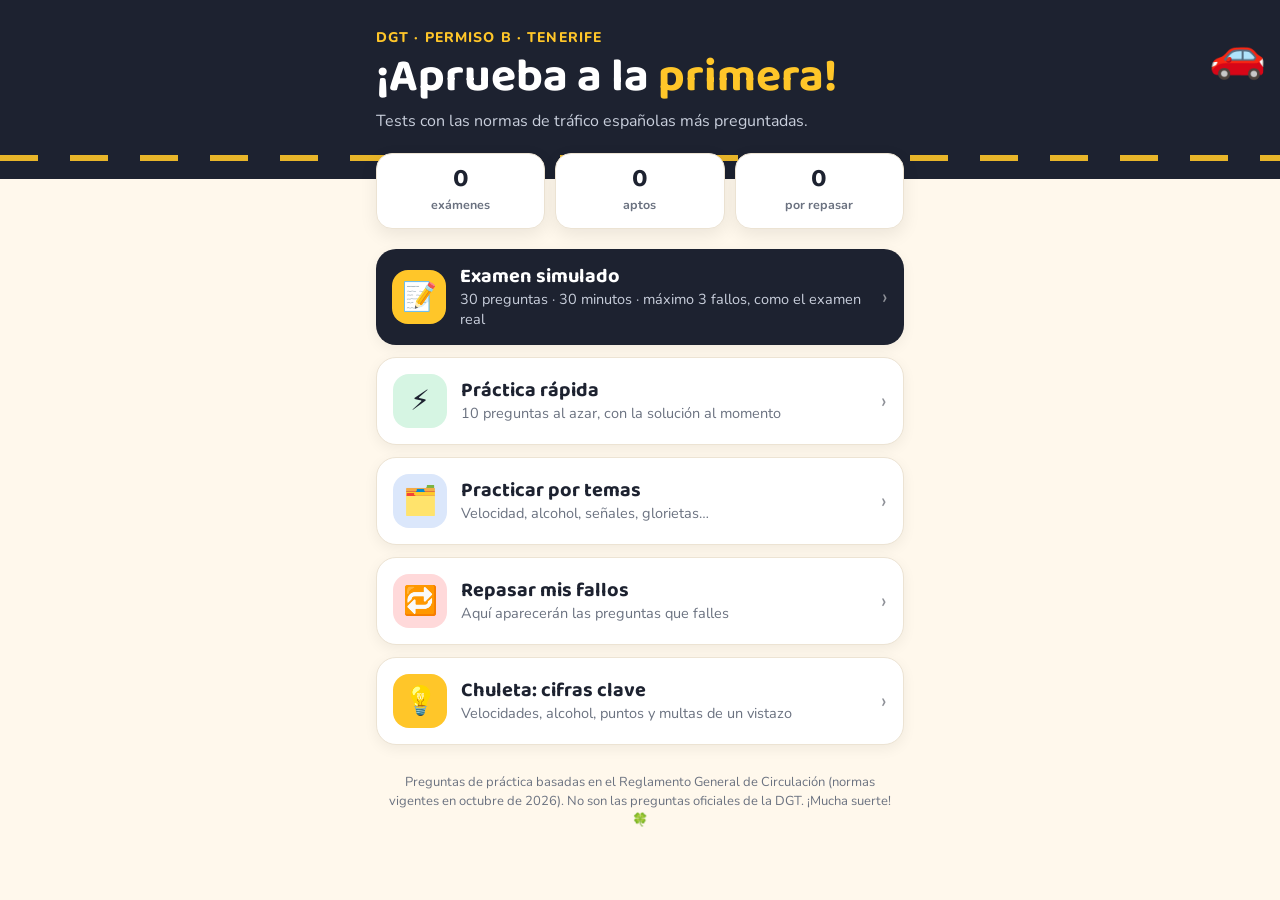
==== teamo/index.html @ 98d5ed19 "Change greeting from 'Hello World' to 'Goodbye World'" ====
<!DOCTYPE html>
<html lang="es">
<head>
<meta charset="UTF-8">
<meta name="viewport" content="width=device-width, initial-scale=1.0, viewport-fit=cover">
<meta name="robots" content="noindex, nofollow">
<meta name="theme-color" content="#1d2230">
<title>Carné B · Test DGT</title>
<link rel="preconnect" href="https://fonts.googleapis.com">
<link href="https://fonts.googleapis.com/css2?family=Baloo+2:wght@600;700;800&family=Nunito:wght@500;700;800&display=swap" rel="stylesheet">
<style>
  :root{
    --asfalto:#1d2230; --asfalto2:#2a3142; --amarillo:#ffc629; --coral:#ff5a5f; --verde:#22b867; --verde-bg:#e3f8ec;
    --rojo-bg:#ffe6e7; --azul:#1f5fbf; --fondo:#fff8ec; --texto:#1d2230; --suave:#6b7280; --card:#ffffff; --borde:#ece3d3;
  }
  @media (prefers-color-scheme: dark){
    :root:not([data-theme="light"]){
      --fondo:#151924; --card:#222838; --texto:#f3f4f6; --suave:#a8b0c0; --borde:#323a4d; --verde-bg:#16382a; --rojo-bg:#3d1f24;
    }
  }
  *{box-sizing:border-box;margin:0;padding:0;-webkit-tap-highlight-color:transparent}
  html,body{min-height:100%}
  body{font-family:'Nunito',system-ui,sans-serif;background:var(--fondo);color:var(--texto);font-size:17px;line-height:1.45;
    padding-bottom:env(safe-area-inset-bottom)}
  button{font-family:inherit;color:inherit;cursor:pointer;border:none;background:none}
  .wrap{max-width:560px;margin:0 auto;padding:0 16px}

  /* ---------- Cabecera con carretera ---------- */
  .hero{background:var(--asfalto);color:#fff;padding:28px 0 46px;position:relative;overflow:hidden}
  .hero::after{content:"";position:absolute;left:0;right:0;bottom:18px;height:6px;
    background:repeating-linear-gradient(90deg,var(--amarillo) 0 38px,transparent 38px 70px);
    animation:carretera 2.4s linear infinite;opacity:.9}
  @keyframes carretera{to{background-position:-70px 0}}
  .hero .flag{font-size:14px;font-weight:800;letter-spacing:.08em;text-transform:uppercase;color:var(--amarillo)}
  .hero h1{font-family:'Baloo 2',sans-serif;font-size:clamp(2.1rem,9vw,2.9rem);line-height:1.02;margin-top:6px}
  .hero h1 span{color:var(--amarillo)}
  .hero p{color:#c9cfdc;margin-top:8px;font-size:16px}
  .coche{position:absolute;right:14px;top:22px;font-size:46px;animation:bote 2.2s ease-in-out infinite}
  @keyframes bote{0%,100%{transform:translateY(0)}50%{transform:translateY(-5px)}}

  /* ---------- Tarjetas de inicio ---------- */
  .stats{display:grid;grid-template-columns:repeat(3,1fr);gap:10px;margin-top:-26px;position:relative;z-index:2}
  .stat{background:var(--card);border-radius:16px;padding:12px 8px;text-align:center;box-shadow:0 6px 18px rgba(0,0,0,.08);border:1px solid var(--borde)}
  .stat b{display:block;font-family:'Baloo 2',sans-serif;font-size:26px;line-height:1}
  .stat small{font-size:12.5px;color:var(--suave);font-weight:700}

  .menu{display:flex;flex-direction:column;gap:12px;margin:20px 0 28px}
  .opcion{display:flex;align-items:center;gap:14px;text-align:left;background:var(--card);border:1px solid var(--borde);
    border-radius:20px;padding:16px;box-shadow:0 4px 14px rgba(0,0,0,.06);transition:transform .12s}
  .opcion:active{transform:scale(.98)}
  .opcion .ico{flex:none;width:54px;height:54px;border-radius:16px;display:grid;place-items:center;font-size:28px}
  .opcion h3{font-family:'Baloo 2',sans-serif;font-size:20px;line-height:1.1}
  .opcion p{font-size:14.5px;color:var(--suave);margin-top:2px}
  .opcion.principal{background:var(--asfalto);color:#fff;border:none}
  .opcion.principal p{color:#c9cfdc}
  .opcion .flecha{margin-left:auto;font-size:22px;opacity:.5}
  .bg-a{background:var(--amarillo)} .bg-c{background:#ffd9da} .bg-v{background:#d6f5e3} .bg-z{background:#dbe7fb}
  .nota{font-size:13px;color:var(--suave);text-align:center;padding:0 8px 30px}

  /* ---------- Barra superior (quiz) ---------- */
  .topbar{position:sticky;top:0;z-index:10;background:var(--asfalto);color:#fff;padding:10px 0 12px}
  .topbar .fila{display:flex;align-items:center;gap:10px}
  .cerrar{width:38px;height:38px;border-radius:12px;background:rgba(255,255,255,.12);font-size:18px;color:#fff;flex:none}
  .topbar .info{font-weight:800;font-size:15px;flex:1}
  .reloj{font-family:'Baloo 2',sans-serif;font-size:19px;background:rgba(255,255,255,.12);padding:3px 12px;border-radius:99px}
  .reloj.poco{background:var(--coral)}
  .barra{height:8px;border-radius:99px;background:rgba(255,255,255,.15);margin-top:10px;overflow:hidden}
  .barra div{height:100%;width:0;background:var(--amarillo);border-radius:99px;transition:width .35s}

  /* ---------- Pregunta ---------- */
  .pregunta{background:var(--card);border-radius:22px;padding:20px 18px;margin-top:16px;border:1px solid var(--borde);
    box-shadow:0 6px 18px rgba(0,0,0,.06);animation:entra .3s ease}
  @keyframes entra{from{opacity:0;transform:translateY(10px)}to{opacity:1;transform:none}}
  .chip{display:inline-flex;gap:6px;align-items:center;font-size:13px;font-weight:800;padding:4px 10px;border-radius:99px;background:var(--fondo);color:var(--suave);border:1px solid var(--borde)}
  .senal{display:flex;justify-content:center;margin:16px 0 4px}
  .senal svg{width:118px;height:118px;filter:drop-shadow(0 4px 6px rgba(0,0,0,.18))}
  .pregunta h2{font-family:'Baloo 2',sans-serif;font-size:21px;line-height:1.25;margin-top:12px;font-weight:700}

  .respuestas{display:flex;flex-direction:column;gap:10px;margin-top:16px}
  .resp{display:flex;gap:12px;align-items:flex-start;text-align:left;width:100%;padding:14px;border-radius:16px;
    background:var(--fondo);border:2px solid var(--borde);font-size:16.5px;font-weight:700;transition:transform .1s,border-color .15s,background .15s}
  .resp:active{transform:scale(.985)}
  .resp .letra{flex:none;width:30px;height:30px;border-radius:50%;display:grid;place-items:center;background:var(--asfalto);color:#fff;font-size:15px;font-weight:800}
  .resp.sel{border-color:var(--azul);background:#e3edfc;color:#1d2230}
  .resp.sel .letra{background:var(--azul)}
  .resp.ok{border-color:var(--verde);background:var(--verde-bg)}
  .resp.ok .letra{background:var(--verde)}
  .resp.mal{border-color:var(--coral);background:var(--rojo-bg);animation:sacude .4s}
  .resp.mal .letra{background:var(--coral)}
  .resp[disabled]{cursor:default}
  @keyframes sacude{20%,60%{transform:translateX(-6px)}40%,80%{transform:translateX(6px)}}

  .explica{margin-top:14px;padding:14px;border-radius:16px;font-size:15.5px;background:var(--fondo);border-left:5px solid var(--amarillo);animation:entra .25s ease}
  .explica b{display:block;font-family:'Baloo 2',sans-serif;font-size:18px;margin-bottom:2px}

  .pie{position:sticky;bottom:0;padding:14px 0 calc(14px + env(safe-area-inset-bottom));background:linear-gradient(transparent,var(--fondo) 30%)}
  .btn{width:100%;padding:16px;border-radius:18px;font-family:'Baloo 2',sans-serif;font-size:20px;font-weight:800;
    background:var(--amarillo);color:#1d2230;box-shadow:0 6px 0 #c99500;transition:transform .1s,box-shadow .1s}
  .btn:active{transform:translateY(4px);box-shadow:0 2px 0 #c99500}
  .btn[disabled]{opacity:.4;pointer-events:none}
  .btn.osc{background:var(--asfalto);color:#fff;box-shadow:0 6px 0 #000}
  .btn + .btn{margin-top:14px}

  /* ---------- Temas ---------- */
  .titulo{font-family:'Baloo 2',sans-serif;font-size:26px;margin:20px 0 4px}
  .sub{color:var(--suave);font-size:15px}
  .temas{display:grid;grid-template-columns:1fr 1fr;gap:10px;margin:16px 0 30px}
  .tema{background:var(--card);border:1px solid var(--borde);border-radius:18px;padding:14px 12px;text-align:left;box-shadow:0 4px 12px rgba(0,0,0,.05)}
  .tema:active{transform:scale(.97)}
  .tema .e{font-size:28px}
  .tema b{display:block;font-size:15.5px;line-height:1.2;margin-top:6px}
  .tema small{color:var(--suave);font-weight:700;font-size:12.5px}
  .tema.todo{grid-column:1/-1;background:var(--asfalto);color:#fff;border:none}
  .tema.todo small{color:#c9cfdc}

  /* ---------- Resultado ---------- */
  .sello{margin:26px auto 6px;width:200px;height:200px;border-radius:50%;display:grid;place-items:center;text-align:center;
    border:8px solid currentColor;transform:rotate(-8deg);animation:sello .5s cubic-bezier(.2,1.5,.4,1) both}
  @keyframes sello{from{transform:scale(2) rotate(-8deg);opacity:0}to{transform:scale(1) rotate(-8deg);opacity:1}}
  .sello b{font-family:'Baloo 2',sans-serif;font-size:44px;line-height:1}
  .sello > div{padding:0 22px}
  .sello small{display:block;font-weight:800;font-size:13.5px;line-height:1.2;margin-top:4px}
  .sello.apto{color:var(--verde)} .sello.noapto{color:var(--coral)}
  .resumen{text-align:center;font-size:17px;margin-top:10px}
  .resumen strong{font-family:'Baloo 2',sans-serif;font-size:22px}
  .repaso{margin:22px 0}
  .repaso h3{font-family:'Baloo 2',sans-serif;font-size:21px;margin-bottom:10px}
  .fallo{background:var(--card);border:1px solid var(--borde);border-left:5px solid var(--coral);border-radius:14px;padding:14px;margin-bottom:10px;font-size:15px}
  .fallo .q{font-weight:800}
  .fallo .tu{color:var(--coral);margin-top:6px}
  .fallo .bien{color:var(--verde);font-weight:800;margin-top:2px}
  .fallo .por{color:var(--suave);margin-top:6px}

  /* ---------- Chuleta ---------- */
  .bloque{background:var(--card);border:1px solid var(--borde);border-radius:18px;padding:16px;margin-top:12px}
  .bloque h3{font-family:'Baloo 2',sans-serif;font-size:19px;margin-bottom:8px}
  .dato{display:flex;justify-content:space-between;gap:12px;padding:8px 0;border-bottom:1px dashed var(--borde);font-size:15.5px}
  .dato:last-child{border-bottom:none}
  .dato b{font-family:'Baloo 2',sans-serif;font-size:18px;white-space:nowrap;color:var(--azul)}
  @media (prefers-color-scheme: dark){ :root:not([data-theme="light"]) .dato b{color:var(--amarillo)} }

  .screen{display:none}
  .screen.on{display:block}
  #confeti{position:fixed;inset:0;pointer-events:none;z-index:50}
</style>
</head>
<body>
<canvas id="confeti"></canvas>

<!-- ===================== INICIO ===================== -->
<section class="screen on" id="inicio">
  <header class="hero">
    <div class="wrap">
      <div class="coche">🚗</div>
      <div class="flag">DGT · Permiso B · Tenerife</div>
      <h1>¡Aprueba a la <span>primera!</span></h1>
      <p>Tests con las normas de tráfico españolas más preguntadas.</p>
    </div>
  </header>
  <div class="wrap">
    <div class="stats">
      <div class="stat"><b id="sTests">0</b><small>exámenes</small></div>
      <div class="stat"><b id="sAptos">0</b><small>aptos</small></div>
      <div class="stat"><b id="sFallos">0</b><small>por repasar</small></div>
    </div>

    <div class="menu">
      <button class="opcion principal" data-go="examen">
        <div class="ico bg-a">📝</div>
        <div><h3>Examen simulado</h3><p>30 preguntas · 30 minutos · máximo 3 fallos, como el examen real</p></div>
        <div class="flecha">›</div>
      </button>
      <button class="opcion" data-go="rapido">
        <div class="ico bg-v">⚡</div>
        <div><h3>Práctica rápida</h3><p>10 preguntas al azar, con la solución al momento</p></div>
        <div class="flecha">›</div>
      </button>
      <button class="opcion" data-go="temas">
        <div class="ico bg-z">🗂️</div>
        <div><h3>Practicar por temas</h3><p>Velocidad, alcohol, señales, glorietas…</p></div>
        <div class="flecha">›</div>
      </button>
      <button class="opcion" data-go="fallos">
        <div class="ico bg-c">🔁</div>
        <div><h3>Repasar mis fallos</h3><p id="txtFallos">Aquí aparecerán las preguntas que falles</p></div>
        <div class="flecha">›</div>
      </button>
      <button class="opcion" data-go="chuleta">
        <div class="ico bg-a">💡</div>
        <div><h3>Chuleta: cifras clave</h3><p>Velocidades, alcohol, puntos y multas de un vistazo</p></div>
        <div class="flecha">›</div>
      </button>
    </div>
    <p class="nota">Preguntas de práctica basadas en el Reglamento General de Circulación (normas vigentes en octubre de 2026). No son las preguntas oficiales de la DGT. ¡Mucha suerte! 🍀</p>
  </div>
</section>

<!-- ===================== TEMAS ===================== -->
<section class="screen" id="temas">
  <div class="topbar"><div class="wrap fila">
    <button class="cerrar" data-home aria-label="Volver">←</button>
    <div class="info">Practicar por temas</div>
  </div></div>
  <div class="wrap">
    <div class="titulo">¿Qué quieres repasar?</div>
    <div class="sub">Verás la respuesta correcta y una explicación después de cada pregunta.</div>
    <div class="temas" id="listaTemas"></div>
  </div>
</section>

<!-- ===================== PREGUNTA ===================== -->
<section class="screen" id="quiz">
  <div class="topbar"><div class="wrap">
    <div class="fila">
      <button class="cerrar" id="salir" aria-label="Salir">✕</button>
      <div class="info" id="qInfo"></div>
      <div class="reloj" id="reloj" hidden>30:00</div>
    </div>
    <div class="barra"><div id="barra"></div></div>
  </div></div>
  <div class="wrap">
    <div class="pregunta" id="tarjeta"></div>
    <div class="pie"><button class="btn" id="siguiente" disabled>Siguiente</button></div>
  </div>
</section>

<!-- ===================== RESULTADO ===================== -->
<section class="screen" id="resultado">
  <div class="topbar"><div class="wrap fila">
    <button class="cerrar" data-home aria-label="Inicio">←</button>
    <div class="info">Resultado</div>
  </div></div>
  <div class="wrap" id="resBody"></div>
</section>

<!-- ===================== CHULETA ===================== -->
<section class="screen" id="chuleta">
  <div class="topbar"><div class="wrap fila">
    <button class="cerrar" data-home aria-label="Volver">←</button>
    <div class="info">Chuleta: cifras clave</div>
  </div></div>
  <div class="wrap" style="padding-bottom:30px">
    <div class="bloque"><h3>🚗 Velocidad máxima (turismo)</h3>
      <div class="dato">Autopista y autovía <b>120 km/h</b></div>
      <div class="dato">Carretera convencional <b>90 km/h</b></div>
      <div class="dato">Ciudad, 2 o más carriles por sentido <b>50 km/h</b></div>
      <div class="dato">Ciudad, 1 carril por sentido <b>30 km/h</b></div>
      <div class="dato">Calle con acera y calzada al mismo nivel <b>20 km/h</b></div>
      <div class="dato">Mínima en autopista y autovía <b>60 km/h</b></div>
      <div class="dato">Margen para adelantar <b>ninguno</b></div>
    </div>
    <div class="bloque"><h3>🍷 Alcohol</h3>
      <div class="dato">General (aire espirado) <b>0,25 mg/l</b></div>
      <div class="dato">General (sangre) <b>0,5 g/l</b></div>
      <div class="dato">Novel (&lt; 2 años) y profesional (aire) <b>0,15 mg/l</b></div>
      <div class="dato">Novel y profesional (sangre) <b>0,3 g/l</b></div>
      <div class="dato">Delito a partir de (aire) <b>0,60 mg/l</b></div>
      <div class="dato">Negarse a la prueba <b>delito</b></div>
    </div>
    <div class="bloque"><h3>🪪 Permiso y puntos</h3>
      <div class="dato">Puntos al empezar (novel) <b>8</b></div>
      <div class="dato">Puntos tras 2 años sin perder ninguno <b>12</b></div>
      <div class="dato">Máximo de puntos <b>15</b></div>
      <div class="dato">Distintivo «L» obligatorio <b>1 año</b></div>
      <div class="dato">Edad mínima permiso B <b>18 años</b></div>
    </div>
    <div class="bloque"><h3>📱 Multas que más caen</h3>
      <div class="dato">Móvil en la mano <b>200 € · 6 pts</b></div>
      <div class="dato">Sin cinturón / sin silla infantil <b>200 € · 4 pts</b></div>
      <div class="dato">Alcohol por encima de la tasa <b>500 € · 4 pts</b></div>
      <div class="dato">Alcohol (más del doble) o drogas <b>1.000 € · 6 pts</b></div>
      <div class="dato">No llevar la baliza V-16 <b>80 €</b></div>
    </div>
    <div class="bloque"><h3>🚨 Otros números</h3>
      <div class="dato">Emergencias <b>112</b></div>
      <div class="dato">Separación al adelantar un ciclista <b>1,5 m</b></div>
      <div class="dato">Niños en silla y detrás hasta <b>135 cm</b></div>
      <div class="dato">Dibujo mínimo del neumático <b>1,6 mm</b></div>
      <div class="dato">Descanso al conducir <b>cada 2 h / 200 km</b></div>
      <div class="dato">Examen teórico <b>30 preg. · máx. 3 fallos</b></div>
    </div>
  </div>
</section>

<script>
/* =========================================================
   TEMAS
   ========================================================= */
const TEMAS = {
  vel:{n:'Velocidad', i:'🚗'},
  alc:{n:'Alcohol y drogas', i:'🍷'},
  seg:{n:'Seguridad y móvil', i:'📱'},
  sen:{n:'Señales y marcas', i:'🛑'},
  pri:{n:'Prioridad y glorietas', i:'🔄'},
  ade:{n:'Adelantamientos', i:'↗️'},
  luz:{n:'Luces', i:'💡'},
  eme:{n:'Emergencias y averías', i:'🚨'},
  per:{n:'Permiso y puntos', i:'🪪'},
  var:{n:'Conducción y aparcar', i:'🅿️'}
};

/* =========================================================
   PREGUNTAS  —  o[0] es SIEMPRE la respuesta correcta
   (el orden se mezcla al mostrar)
   ========================================================= */
const Q = [
 // ---------- VELOCIDAD ----------
 {c:'vel', q:'¿Cuál es la velocidad máxima de un turismo en autopista y autovía?', o:['120 km/h','130 km/h','100 km/h'], e:'En autopistas y autovías el límite genérico para turismos y motos es 120 km/h, salvo que una señal indique otra cosa.'},
 {c:'vel', q:'¿Cuál es la velocidad máxima de un turismo en una carretera convencional?', o:['90 km/h','100 km/h','80 km/h'], e:'Desde 2019 el límite en carreteras convencionales es 90 km/h para turismos y motos.'},
 {c:'vel', q:'En ciudad, en una calle con un único carril por sentido, la velocidad máxima es…', o:['30 km/h','50 km/h','40 km/h'], e:'Desde mayo de 2021: 30 km/h en vías urbanas de un único carril por sentido.'},
 {c:'vel', q:'En ciudad, en una vía con dos o más carriles por sentido, la velocidad máxima es…', o:['50 km/h','30 km/h','60 km/h'], e:'Las vías urbanas con dos o más carriles por sentido mantienen el límite de 50 km/h.'},
 {c:'vel', q:'En una calle de plataforma única (acera y calzada al mismo nivel), la velocidad máxima es…', o:['20 km/h','30 km/h','10 km/h'], e:'En las vías urbanas de plataforma única el límite es 20 km/h, porque se comparte el espacio con peatones.'},
 {c:'vel', q:'Para adelantar en una carretera convencional, ¿puedes superar el límite de velocidad en 20 km/h?', o:['No, nunca se puede superar el límite para adelantar','Sí, solo para adelantar','Sí, si adelantas a un camión'], e:'Desde marzo de 2022 está prohibido superar la velocidad máxima para adelantar.'},
 {c:'vel', q:'¿Cuál es la velocidad mínima en autopistas y autovías?', o:['60 km/h','50 km/h','80 km/h'], e:'En autopistas y autovías no se puede circular a menos de 60 km/h (salvo causa justificada, atascos, etc.).'},
 {c:'vel', s:'vel:50', q:'¿Qué indica esta señal?', o:['Velocidad máxima permitida: 50 km/h','Velocidad mínima obligatoria: 50 km/h','Velocidad recomendada: 50 km/h'], e:'Círculo blanco con borde rojo = prohibición. Aquí: prohibido superar 50 km/h.'},
 {c:'vel', s:'min:60', q:'¿Qué indica esta señal azul?', o:['Velocidad mínima obligatoria de 60 km/h','Velocidad máxima de 60 km/h','Velocidad aconsejada de 60 km/h'], e:'Las señales redondas azules son de obligación. Esta obliga a circular al menos a 60 km/h.'},
 {c:'vel', q:'En general, sin causa justificada, ¿está permitido circular muy despacio?', o:['No, no se debe circular a menos de la mitad de la velocidad genérica de la vía','Sí, la lentitud nunca se sanciona','Solo está prohibido en ciudad'], e:'Circular sin motivo por debajo de la mitad de la velocidad genérica de la vía entorpece y es sancionable.'},
 {c:'vel', q:'Llueve mucho. ¿Qué haces con la velocidad?', o:['Reducirla y aumentar la distancia de seguridad','Mantenerla si no superas el límite','Aumentarla para llegar antes'], e:'El límite es un máximo. Con lluvia la adherencia disminuye y la distancia de frenado aumenta.'},

 // ---------- ALCOHOL Y DROGAS ----------
 {c:'alc', q:'¿Cuál es la tasa máxima de alcohol en aire espirado para un conductor general?', o:['0,25 mg/l','0,15 mg/l','0,50 mg/l'], e:'General: 0,25 mg/l en aire espirado (= 0,5 g/l en sangre). La DGT ha propuesto bajarla a 0,2 g/l, pero en octubre de 2026 aún no está en vigor.'},
 {c:'alc', q:'¿Y la tasa máxima en sangre para un conductor general?', o:['0,5 g/l','0,3 g/l','0,8 g/l'], e:'0,5 gramos por litro de sangre (equivale a 0,25 mg/l en aire espirado).'},
 {c:'alc', q:'Eres conductor novel (menos de 2 años con el permiso). ¿Tu tasa máxima en aire espirado es…?', o:['0,15 mg/l','0,25 mg/l','0,00 mg/l'], e:'Noveles y profesionales: 0,15 mg/l en aire (0,3 g/l en sangre). ¡Esta es la que te aplica a ti después de aprobar!'},
 {c:'alc', q:'Un conductor da 0,40 mg/l en aire espirado (límite 0,25). ¿Qué sanción tiene?', o:['500 € y 4 puntos','200 € y 2 puntos','1.000 € y 6 puntos'], e:'Superar la tasa sin llegar al doble: 500 € y 4 puntos. Más del doble (o reincidir): 1.000 € y 6 puntos.'},
 {c:'alc', q:'¿A partir de qué tasa conducir con alcohol es delito penal?', o:['Más de 0,60 mg/l en aire espirado','Más de 0,30 mg/l en aire espirado','Solo si hay un accidente'], e:'Superar 0,60 mg/l en aire (1,2 g/l en sangre) es delito contra la seguridad vial.'},
 {c:'alc', q:'Un agente te pide la prueba de alcoholemia y te niegas. ¿Qué ocurre?', o:['Es un delito','Es solo una infracción leve','No pasa nada si no has bebido'], e:'Negarse a las pruebas de alcohol o drogas está tipificado como delito en el Código Penal.'},
 {c:'alc', q:'Conducir con presencia de drogas en el organismo se sanciona con…', o:['1.000 € y 6 puntos','500 € y 4 puntos','Solo una advertencia'], e:'Basta con la presencia de drogas (no hace falta ir «afectado»): infracción muy grave, 1.000 € y 6 puntos.'},
 {c:'alc', q:'¿Qué hace bajar el alcohol en sangre?', o:['Solo el paso del tiempo','Un café cargado','Una ducha fría'], e:'El hígado elimina el alcohol lentamente. Café, agua o duchas no reducen la tasa.'},
 {c:'alc', q:'Algunos medicamentos llevan un pictograma de un coche dentro de un triángulo. ¿Qué significa?', o:['Que pueden afectar a la capacidad de conducir','Que son obligatorios para conducir','Que solo afectan a conductores profesionales'], e:'Ese pictograma avisa de que el medicamento puede causar somnolencia u otros efectos peligrosos al volante.'},

 // ---------- SEGURIDAD Y MÓVIL ----------
 {c:'seg', q:'Conducir sujetando el móvil con la mano se sanciona con…', o:['200 € y 6 puntos','100 € y 3 puntos','200 € sin pérdida de puntos'], e:'Desde 2022, sujetar el móvil con la mano al conducir cuesta 6 puntos (y 200 €).'},
 {c:'seg', q:'¿Quién debe llevar puesto el cinturón de seguridad?', o:['Todos los ocupantes, delante y detrás, también en ciudad','Solo el conductor y el copiloto','Solo en carretera, no en ciudad'], e:'El cinturón es obligatorio para todos los ocupantes y en todo tipo de vías.'},
 {c:'seg', q:'No llevar el cinturón de seguridad se sanciona con…', o:['200 € y 4 puntos','80 € y 1 punto','100 € sin puntos'], e:'No usar el cinturón (o el sistema de retención infantil) son 200 € y 4 puntos.'},
 {c:'seg', q:'Un niño mide 125 cm. ¿Dónde y cómo debe viajar?', o:['Detrás, en un sistema de retención infantil adecuado a su talla','Delante, con el cinturón normal','Detrás, con el cinturón normal'], e:'Los menores de 135 cm o menos deben ir en un sistema de retención infantil homologado y, por norma general, en los asientos traseros.'},
 {c:'seg', q:'Si excepcionalmente una silla infantil a contramarcha va en el asiento delantero, debes…', o:['Desactivar el airbag frontal del acompañante','Activar el airbag frontal','Retrasar el asiento al máximo, sin más'], e:'Un airbag frontal activado puede ser mortal para un bebé en silla a contramarcha.'},
 {c:'seg', q:'¿Puedes conducir con auriculares conectados a un reproductor de música?', o:['No, está prohibido','Sí, si el volumen es bajo','Sí, con un solo auricular'], e:'Está prohibido conducir con cascos o auriculares conectados a aparatos de sonido.'},
 {c:'seg', q:'¿Cómo debe estar colocado el reposacabezas?', o:['Lo más cerca posible de la cabeza y con su parte superior a la altura de la parte alta de la cabeza','A la altura del cuello','Lo más bajo posible'], e:'Bien colocado protege contra el «latigazo cervical» en un golpe por detrás.'},
 {c:'seg', q:'¿Dónde debe ir un perro dentro del coche?', o:['Sujeto o separado para que no moleste al conductor','Suelto en el asiento trasero','En el regazo del copiloto'], e:'Los animales deben ir sujetos (arnés, transportín o rejilla) para no distraer y no salir despedidos.'},

 // ---------- SEÑALES Y MARCAS ----------
 {c:'sen', s:'stop', q:'Ante esta señal, ¿qué debes hacer?', o:['Detenerte siempre en la línea y ceder el paso','Detenerte solo si viene alguien','Reducir la velocidad y pasar'], e:'STOP = detención obligatoria SIEMPRE, aunque no venga nadie, y después ceder el paso.'},
 {c:'sen', s:'ceda', q:'¿Qué significa esta señal?', o:['Ceder el paso; detenerse solo si es necesario','Detención obligatoria siempre','Tienes prioridad'], e:'Ceda el paso: debes dejar pasar a los demás, pero si no viene nadie no hace falta parar.'},
 {c:'sen', s:'noest', q:'¿Qué indica esta señal?', o:['Estacionamiento prohibido (sí puedes parar un momento)','Parada y estacionamiento prohibidos','Fin de la zona de estacionamiento'], e:'Una sola franja roja: prohibido estacionar. Parar brevemente (por ejemplo, para dejar a alguien) sí se permite.'},
 {c:'sen', s:'noparar', q:'¿Qué indica esta señal?', o:['Prohibido parar y estacionar','Solo prohibido estacionar','Cruce peligroso'], e:'Aspa roja (X): no puedes ni parar ni estacionar.'},
 {c:'sen', s:'entrada', q:'¿Qué significa esta señal?', o:['Entrada prohibida a todos los vehículos','Calle sin salida','Prohibido girar'], e:'Disco rojo con franja blanca: dirección prohibida, no puedes entrar.'},
 {c:'sen', s:'sentido', q:'¿Qué indica esta señal?', o:['Sentido obligatorio: solo puedes seguir de frente','Recomendado seguir de frente','Calle con prioridad'], e:'Señal azul redonda = obligación. La flecha indica la única dirección permitida.'},
 {c:'sen', s:'prioridad', q:'¿Qué indica esta señal?', o:['Que circulas por una calzada con prioridad','Que debes ceder el paso','Fin de prioridad'], e:'El rombo amarillo indica que tu vía tiene prioridad en las próximas intersecciones.'},
 {c:'sen', q:'Un agente da una orden contraria a lo que indica un semáforo. ¿A quién obedeces?', o:['Al agente','Al semáforo','A la señal vertical'], e:'Orden de prioridad: agentes > señales circunstanciales y de balizamiento > semáforos > señales verticales > marcas viales.'},
 {c:'sen', q:'Un agente levanta el brazo verticalmente. ¿Qué significa?', o:['Que debes detenerte (si puedes hacerlo con seguridad)','Que puedes pasar','Que debes acelerar'], e:'Brazo en alto: atención, alto para todos los que se acercan, salvo que no puedan detenerse con seguridad.'},
 {c:'sen', q:'¿Puedes cruzar una línea blanca continua en la calzada?', o:['No, ni cruzarla ni circular sobre ella','Sí, para adelantar','Sí, si no viene nadie'], e:'La línea continua prohíbe cruzarla o pisarla. La discontinua sí se puede cruzar.'},
 {c:'sen', q:'Una línea amarilla continua junto al bordillo significa…', o:['Prohibido parar y estacionar','Prohibido solo estacionar','Zona de carga y descarga'], e:'Amarilla continua en el bordillo: ni parar ni estacionar. Amarilla discontinua: solo prohibido estacionar.'},
 {c:'sen', q:'Una línea amarilla discontinua junto al bordillo significa…', o:['Prohibido estacionar, pero puedes parar','Prohibido parar y estacionar','Estacionamiento para residentes'], e:'Discontinua = prohibido estacionar; continua = prohibido parar y estacionar.'},
 {c:'sen', q:'El semáforo se pone en ámbar fijo cuando llegas. ¿Qué haces?', o:['Detenerte, salvo que no puedas hacerlo con seguridad','Acelerar para pasar antes del rojo','Pasar siempre, ámbar es como verde'], e:'Ámbar fijo obliga a detenerse, excepto si ya estás tan cerca que no podrías frenar con seguridad.'},
 {c:'sen', q:'Un semáforo en ámbar intermitente significa…', o:['Precaución: puedes pasar con prudencia y cediendo el paso','Detención obligatoria','Que el semáforo está a punto de ponerse en verde'], e:'Ámbar intermitente: extrema la precaución y respeta la prioridad de los demás.'},
 {c:'sen', q:'Unas marcas en zigzag amarillas en el borde de la calzada indican…', o:['Prohibido estacionar en ese tramo','Badén peligroso','Carril bici'], e:'El zigzag amarillo marca un lugar donde está prohibido estacionar (por ejemplo, paradas de bus).'},

 // ---------- PRIORIDAD Y GLORIETAS ----------
 {c:'pri', q:'En un cruce sin señales ni semáforos, ¿quién tiene prioridad?', o:['El que viene por tu derecha','El que viene por tu izquierda','El que circula más rápido'], e:'Regla general: prioridad a los vehículos que se aproximan por la derecha.'},
 {c:'pri', q:'En una glorieta, ¿quién tiene prioridad?', o:['Los vehículos que ya circulan dentro de la glorieta','Los que quieren entrar','Los que vienen por la derecha'], e:'Al entrar en una glorieta cedes el paso a los que ya circulan por ella.'},
 {c:'pri', q:'¿Cómo debes salir de una glorieta de varios carriles?', o:['Desde el carril exterior (derecho), colocándote en él con antelación','Desde cualquier carril','Desde el carril interior, cortando a los demás'], e:'Antes de tu salida debes situarte en el carril derecho e indicar con el intermitente.'},
 {c:'pri', q:'Un peatón espera para cruzar en un paso de cebra sin semáforo. ¿Qué haces?', o:['Detenerte y dejarle pasar','Pasar tú primero si vas rápido','Tocar el claxon para avisarle'], e:'En los pasos de peatones sin semáforo, el peatón tiene prioridad.'},
 {c:'pri', q:'Giras a la derecha y hay peatones cruzando la calle a la que entras (sin paso de peatones). ¿Quién pasa?', o:['Los peatones','Tú, porque no hay paso de peatones','El que llegue primero'], e:'Al girar, debes ceder el paso a los peatones que cruzan la calzada en la que vas a entrar.'},
 {c:'pri', q:'Oyes una ambulancia con sirena y luces detrás de ti. ¿Qué haces?', o:['Facilitarle el paso apartándote con seguridad','Seguir igual, tú tienes tu carril','Frenar en seco donde estés'], e:'Los vehículos de emergencia en servicio tienen prioridad. Apártate (normalmente a la derecha) sin poner en peligro a nadie.'},
 {c:'pri', q:'Entras en una autovía por el carril de aceleración. ¿Quién tiene prioridad?', o:['Los vehículos que ya circulan por la autovía','Tú, porque estás acelerando','El vehículo más grande'], e:'El carril de aceleración sirve para ajustar la velocidad y cederles el paso a los que ya circulan.'},
 {c:'pri', q:'En un tramo de mucha pendiente y estrecho, sin señales, ¿quién tiene prioridad?', o:['El que sube, salvo que el que baja tenga un apartadero más cerca','El que baja','El vehículo más pequeño'], e:'En pendientes pronunciadas tiene prioridad el que circula en sentido ascendente.'},
 {c:'pri', q:'Ves un autobús urbano que señaliza para salir de su parada. ¿Qué debes hacer?', o:['Facilitarle la incorporación si es posible','Acelerar para pasar antes','Tocar el claxon'], e:'En ciudad hay que facilitar la incorporación de los autobuses que salen de una parada señalizada.'},

 // ---------- ADELANTAMIENTOS ----------
 {c:'ade', q:'Por regla general, ¿por dónde se adelanta?', o:['Por la izquierda','Por la derecha','Por donde haya más espacio'], e:'Normalmente se adelanta por la izquierda.'},
 {c:'ade', q:'Al adelantar a un ciclista, ¿qué separación lateral mínima debes dejar?', o:['1,5 metros','1 metro','50 centímetros'], e:'Mínimo 1,5 m. En vías con más de un carril por sentido, debes cambiar completamente de carril.'},
 {c:'ade', q:'¿Cuándo puedes adelantar por la derecha?', o:['Cuando el vehículo de delante indica que va a girar a la izquierda y se ha colocado para ello','Siempre que el carril derecho esté libre','Nunca, en ningún caso'], e:'Es una de las excepciones: si el de delante va a girar a la izquierda, puedes pasar por su derecha.'},
 {c:'ade', q:'¿Dónde está prohibido adelantar?', o:['En un cambio de rasante sin visibilidad','En una recta con línea discontinua','En una autovía'], e:'No se adelanta en curvas ni cambios de rasante sin visibilidad, ni en pasos de peatones señalizados.'},
 {c:'ade', q:'Te está adelantando otro coche. ¿Qué debes hacer?', o:['No aumentar la velocidad y ceñirte a la derecha','Acelerar para no dejarle pasar','Frenar bruscamente'], e:'Al ser adelantado no puedes aumentar la velocidad ni hacer maniobras que lo impidan.'},
 {c:'ade', q:'Antes de adelantar debes comprobar que…', o:['Hay espacio y visibilidad suficientes y nadie te está adelantando a ti','Solo que el coche de delante es lento','Que llevas la radio apagada'], e:'Comprueba espejos, visibilidad, espacio para volver a tu carril y señaliza con el intermitente.'},
 {c:'ade', q:'En una autovía de dos carriles por sentido, ¿por qué carril debes circular normalmente?', o:['Por el derecho; el izquierdo es para adelantar','Por el izquierdo, que es más rápido','Por cualquiera'], e:'Circula por la derecha y usa el carril izquierdo para adelantar, volviendo después a la derecha.'},

 // ---------- LUCES ----------
 {c:'luz', q:'Circulas de noche con luz de carretera (largas) y viene un coche de frente. ¿Qué haces?', o:['Cambiar a luz de cruce para no deslumbrarle','Mantener las largas','Apagar todas las luces un momento'], e:'Las largas deslumbran. Cámbialas por las de cruce cuando te cruces con otro vehículo o sigas a uno.'},
 {c:'luz', q:'¿Cuándo se puede usar la luz antiniebla trasera?', o:['Con niebla espesa, lluvia muy intensa o nevada densa','Siempre de noche','Cuando llueve un poco'], e:'La antiniebla trasera deslumbra mucho al de detrás: solo con condiciones meteorológicas especialmente desfavorables.'},
 {c:'luz', q:'Entras en un túnel bien iluminado. ¿Qué luces llevas?', o:['La luz de cruce, siempre','Ninguna, porque está iluminado','La de posición solamente'], e:'En túneles es obligatorio llevar como mínimo la luz de cruce encendida.'},
 {c:'luz', q:'¿Para qué sirven las luces de emergencia (los cuatro intermitentes)?', o:['Para avisar de que tu vehículo está inmovilizado o de un peligro','Para poder aparcar en doble fila','Para ir más rápido'], e:'Se usan para señalizar un vehículo detenido, una avería o un peligro (por ejemplo, un atasco repentino).'},
 {c:'luz', q:'De día, pasas por una zona con poca visibilidad por lluvia. ¿Qué luces enciendes?', o:['Luz de cruce','Ninguna, es de día','Luz de carretera'], e:'Con poca visibilidad, aunque sea de día, debes llevar como mínimo la luz de cruce.'},

 // ---------- EMERGENCIAS Y AVERÍAS ----------
 {c:'eme', q:'Desde el 1 de enero de 2026, ¿qué debes llevar para señalizar una avería?', o:['Una baliza V-16 conectada y homologada','Dos triángulos de emergencia','Una linterna normal'], e:'La baliza V-16 conectada a la DGT sustituye a los triángulos. No llevarla: 80 €.'},
 {c:'eme', q:'¿Dónde se coloca la baliza V-16?', o:['En la parte más alta del vehículo, sin necesidad de salir','A 50 metros detrás del coche','Dentro del maletero'], e:'Se pone en el techo (es magnética) desde la ventanilla. Así evitas el riesgo de atropello.'},
 {c:'eme', q:'Te paras por avería en una carretera fuera de poblado. Antes de salir del coche debes…', o:['Ponerte el chaleco reflectante','Encender la luz de carretera','Abrir el capó'], e:'En vías interurbanas, quien sale del vehículo inmovilizado en la calzada o el arcén debe llevar el chaleco puesto.'},
 {c:'eme', q:'Llegas el primero a un accidente. ¿En qué orden actúas?', o:['Proteger, Avisar, Socorrer (P.A.S.)','Socorrer, Avisar, Proteger','Avisar y marcharte'], e:'P.A.S.: primero proteger la zona (para que no haya otro accidente), luego avisar al 112 y después socorrer.'},
 {c:'eme', q:'¿A qué número llamas para avisar de un accidente?', o:['112','091','010'], e:'El 112 es el número de emergencias en toda España y en la Unión Europea.'},
 {c:'eme', q:'Un motorista herido lleva el casco puesto. ¿Qué haces?', o:['No quitarle el casco, salvo que sea imprescindible para que respire','Quitárselo enseguida','Moverle al arcén rápidamente'], e:'Quitar el casco puede agravar una lesión de columna. Solo si no respira y sabes cómo hacerlo.'},
 {c:'eme', q:'Notas que el coche «flota» sobre el agua (aquaplaning). ¿Qué haces?', o:['Sujetar firme el volante y levantar el pie del acelerador, sin frenar bruscamente','Frenar a fondo','Girar el volante con fuerza'], e:'Deja que el coche pierda velocidad poco a poco hasta que los neumáticos vuelvan a agarrar.'},
 {c:'eme', q:'¿Cuánto tiempo debe estar encendida como mínimo una baliza V-16?', o:['Al menos 30 minutos','5 minutos','2 horas'], e:'La V-16 debe emitir luz intermitente visible en 360° durante al menos 30 minutos.'},

 // ---------- PERMISO Y PUNTOS ----------
 {c:'per', q:'¿Con cuántos puntos empieza un conductor que acaba de sacar el permiso?', o:['8 puntos','12 puntos','15 puntos'], e:'Los noveles empiezan con 8 puntos. Tras 2 años sin perder puntos pasan a 12.'},
 {c:'per', q:'¿Cuál es el saldo máximo de puntos que puede tener un conductor?', o:['15 puntos','12 puntos','20 puntos'], e:'Por buen comportamiento se puede llegar a un máximo de 15 puntos.'},
 {c:'per', q:'¿Qué pasa si pierdes todos los puntos?', o:['Pierdes la vigencia del permiso','Solo pagas una multa','Nada, vuelves a empezar con 8'], e:'Con 0 puntos el permiso pierde su vigencia y hay que hacer un curso y volver a examinarse para recuperarlo.'},
 {c:'per', q:'¿Durante cuánto tiempo debe llevar el distintivo «L» un conductor novel?', o:['Durante el primer año','Durante los dos primeros años','Durante seis meses'], e:'La «L» blanca sobre fondo verde se lleva en la parte trasera durante el primer año.'},
 {c:'per', q:'¿Cuál es la edad mínima para obtener el permiso B?', o:['18 años','17 años','16 años'], e:'El permiso B se puede obtener a partir de los 18 años.'},
 {c:'per', q:'¿Qué seguro es obligatorio para circular con un coche?', o:['El seguro de responsabilidad civil obligatoria','El seguro a todo riesgo','Ninguno si el coche es nuevo'], e:'Todo vehículo a motor debe tener al menos el seguro obligatorio de responsabilidad civil.'},
 {c:'per', q:'¿Cuántas preguntas tiene el examen teórico del permiso B y cuántos fallos se permiten?', o:['30 preguntas, máximo 3 fallos','40 preguntas, máximo 4 fallos','20 preguntas, máximo 2 fallos'], e:'El examen tiene 30 preguntas tipo test (30 minutos) y puedes fallar como máximo 3.'},

 // ---------- CONDUCCIÓN Y APARCAR ----------
 {c:'var', q:'¿Qué distancia de seguridad se recomienda con el coche de delante en seco?', o:['Al menos 2 segundos','Medio segundo','Un metro'], e:'La regla de los 2 segundos: cuenta desde que el de delante pasa un punto fijo. Con lluvia, el doble.'},
 {c:'var', q:'¿Está permitido estacionar en doble fila?', o:['No','Sí, con las luces de emergencia','Sí, menos de 5 minutos'], e:'Estacionar en doble fila está prohibido, aunque pongas los cuatro intermitentes.'},
 {c:'var', q:'¿Se puede circular marcha atrás en una autopista o autovía?', o:['No, nunca','Sí, por el arcén','Sí, si te has pasado la salida'], e:'Está prohibida la marcha atrás en autopistas y autovías. ¿Te pasaste la salida? Sigue hasta la próxima.'},
 {c:'var', q:'¿Cuál es la profundidad mínima legal del dibujo de los neumáticos?', o:['1,6 mm','0,5 mm','3 mm'], e:'El mínimo legal es 1,6 mm en las ranuras principales.'},
 {c:'var', q:'En un viaje largo, ¿cada cuánto se recomienda descansar?', o:['Cada 2 horas o unos 200 km','Cada 5 horas','Solo cuando tengas sueño'], e:'La DGT recomienda parar cada 2 horas o 200 km para evitar la fatiga.'},
 {c:'var', q:'Antes de abrir la puerta del coche aparcado debes…', o:['Asegurarte de que no viene nadie (coches, bicis, motos)','Abrirla rápido para no molestar','Tocar el claxon'], e:'Abrir la puerta sin mirar es una causa típica de accidentes con ciclistas y motoristas.'},
 {c:'var', q:'¿Qué es una conducción eficiente?', o:['Circular en marchas largas, con velocidad uniforme y anticipándote','Acelerar fuerte y frenar tarde','Ir siempre en primera en ciudad'], e:'Anticiparse, evitar acelerones y usar marchas largas ahorra combustible y es más seguro.'},
 {c:'var', q:'¿Qué documento del vehículo acredita que ha pasado la inspección técnica?', o:['La ITV (tarjeta de inspección técnica)','El permiso de conducir','El recibo del impuesto'], e:'La ITV comprueba periódicamente que el coche está en buen estado para circular.'},
 {c:'var', q:'Llevas el depósito en reserva en la autopista y se acaba la gasolina en el carril. ¿Es una infracción?', o:['Sí, quedarse sin combustible en la vía se puede sancionar','No, es una avería normal','Solo si hay atasco'], e:'Quedarse sin combustible por falta de previsión puede sancionarse, además de ser peligroso.'},
 {c:'var', q:'Al aparcar en una calle en cuesta hacia abajo, ¿hacia dónde giras las ruedas?', o:['Hacia el bordillo','Hacia el centro de la calle','Rectas'], e:'Ruedas hacia el bordillo y freno de mano: si el coche se mueve, el bordillo lo detiene.'}
];
Q.forEach((p,i)=>p.id=i);

/* =========================================================
   SEÑALES (SVG sencillo)
   ========================================================= */
function senal(s){
  if(!s) return '';
  const [t,v]=s.split(':');
  const R='#c8102e',A='#1f5fbf';
  let g='';
  if(t==='vel') g=`<circle cx="50" cy="50" r="44" fill="#fff" stroke="${R}" stroke-width="11"/><text x="50" y="63" text-anchor="middle" font-family="Arial,Helvetica,sans-serif" font-weight="700" font-size="38" fill="#111">${v}</text>`;
  if(t==='min') g=`<circle cx="50" cy="50" r="48" fill="${A}"/><circle cx="50" cy="50" r="45" fill="none" stroke="#fff" stroke-width="2"/><text x="50" y="63" text-anchor="middle" font-family="Arial,Helvetica,sans-serif" font-weight="700" font-size="38" fill="#fff">${v}</text>`;
  if(t==='stop') g=`<polygon points="30,2 70,2 98,30 98,70 70,98 30,98 2,70 2,30" fill="${R}"/><polygon points="32,7 68,7 93,32 93,68 68,93 32,93 7,68 7,32" fill="none" stroke="#fff" stroke-width="3"/><text x="50" y="60" text-anchor="middle" font-family="Arial,Helvetica,sans-serif" font-weight="700" font-size="27" fill="#fff">STOP</text>`;
  if(t==='ceda') g=`<polygon points="7,12 93,12 50,90" fill="#fff" stroke="${R}" stroke-width="10" stroke-linejoin="round"/>`;
  if(t==='noest') g=`<circle cx="50" cy="50" r="43" fill="${A}" stroke="${R}" stroke-width="10"/><line x1="22" y1="22" x2="78" y2="78" stroke="${R}" stroke-width="10"/>`;
  if(t==='noparar') g=`<circle cx="50" cy="50" r="43" fill="${A}" stroke="${R}" stroke-width="10"/><line x1="22" y1="22" x2="78" y2="78" stroke="${R}" stroke-width="10"/><line x1="78" y1="22" x2="22" y2="78" stroke="${R}" stroke-width="10"/>`;
  if(t==='entrada') g=`<circle cx="50" cy="50" r="48" fill="${R}"/><rect x="17" y="40" width="66" height="20" fill="#fff"/>`;
  if(t==='sentido') g=`<circle cx="50" cy="50" r="48" fill="${A}"/><circle cx="50" cy="50" r="45" fill="none" stroke="#fff" stroke-width="2"/><rect x="43" y="42" width="14" height="40" fill="#fff"/><polygon points="50,16 73,46 27,46" fill="#fff"/>`;
  if(t==='prioridad') g=`<g transform="rotate(45 50 50)"><rect x="18" y="18" width="64" height="64" fill="#fff" stroke="#222" stroke-width="2"/><rect x="30" y="30" width="40" height="40" fill="#ffc629"/></g>`;
  return `<div class="senal"><svg viewBox="0 0 100 100" role="img" aria-label="Señal de tráfico">${g}</svg></div>`;
}

/* =========================================================
   ALMACENAMIENTO (solo en este móvil)
   ========================================================= */
const KEY='carneB_tenerife_v1';
function cargar(){ try{ return JSON.parse(localStorage.getItem(KEY))||{tests:0,aptos:0,fallos:[]}; }catch(e){ return {tests:0,aptos:0,fallos:[]}; } }
let DATOS=cargar();
function guardar(){ try{ localStorage.setItem(KEY,JSON.stringify(DATOS)); }catch(e){} }
function addFallo(id){ if(!DATOS.fallos.includes(id)) DATOS.fallos.push(id); guardar(); }
function quitarFallo(id){ DATOS.fallos=DATOS.fallos.filter(x=>x!==id); guardar(); }

/* =========================================================
   NAVEGACIÓN
   ========================================================= */
const $=id=>document.getElementById(id);
function ver(id){ document.querySelectorAll('.screen').forEach(s=>s.classList.toggle('on',s.id===id)); window.scrollTo(0,0); }
function inicio(){
  clearInterval(reloj);
  $('sTests').textContent=DATOS.tests; $('sAptos').textContent=DATOS.aptos; $('sFallos').textContent=DATOS.fallos.length;
  $('txtFallos').textContent=DATOS.fallos.length?`${DATOS.fallos.length} pregunta${DATOS.fallos.length>1?'s':''} para repasar`:'Aquí aparecerán las preguntas que falles';
  ver('inicio');
}
document.querySelectorAll('[data-home]').forEach(b=>b.addEventListener('click',inicio));
document.querySelectorAll('[data-go]').forEach(b=>b.addEventListener('click',()=>{
  const g=b.dataset.go;
  if(g==='examen') empezar('examen',crearExamen());
  if(g==='rapido') empezar('practica',mezclar([...Q]).slice(0,10));
  if(g==='temas') { pintarTemas(); ver('temas'); }
  if(g==='fallos'){
    if(!DATOS.fallos.length){ alert('¡Todavía no tienes fallos guardados! Haz un examen o una práctica primero. 💪'); return; }
    empezar('repaso',mezclar(DATOS.fallos.map(i=>Q[i])));
  }
  if(g==='chuleta') ver('chuleta');
}));

function pintarTemas(){
  const box=$('listaTemas'); box.innerHTML='';
  const todo=document.createElement('button'); todo.className='tema todo';
  todo.innerHTML=`<div class="e">🎯</div><b>Todas las preguntas</b><small>${Q.length} preguntas, en orden aleatorio</small>`;
  todo.onclick=()=>empezar('practica',mezclar([...Q])); box.appendChild(todo);
  Object.entries(TEMAS).forEach(([k,t])=>{
    const n=Q.filter(p=>p.c===k).length;
    const b=document.createElement('button'); b.className='tema';
    b.innerHTML=`<div class="e">${t.i}</div><b>${t.n}</b><small>${n} preguntas</small>`;
    b.onclick=()=>empezar('practica',mezclar(Q.filter(p=>p.c===k)));
    box.appendChild(b);
  });
}

function mezclar(a){ for(let i=a.length-1;i>0;i--){const j=Math.floor(Math.random()*(i+1));[a[i],a[j]]=[a[j],a[i]];} return a; }

// examen: 30 preguntas repartidas entre todos los temas
function crearExamen(){
  const porTema={}; Q.forEach(p=>(porTema[p.c]=porTema[p.c]||[]).push(p));
  Object.values(porTema).forEach(mezclar);
  const res=[]; const claves=Object.keys(porTema);
  while(res.length<30){ let algo=false;
    for(const k of claves){ if(res.length>=30)break; const p=porTema[k].pop(); if(p){res.push(p);algo=true;} }
    if(!algo)break; }
  return mezclar(res);
}

/* =========================================================
   QUIZ
   ========================================================= */
let modo='',lista=[],idx=0,respuestas=[],reloj=null,restante=0,inicioT=0,elegida=null;

function empezar(m,l){
  modo=m; lista=l.map(p=>({p, ops:mezclar(p.o.map((t,i)=>({t,ok:i===0})))})); idx=0; respuestas=[];
  clearInterval(reloj);
  const r=$('reloj');
  if(modo==='examen'){
    restante=30*60; inicioT=Date.now(); r.hidden=false; r.classList.remove('poco'); pintarReloj();
    reloj=setInterval(()=>{ restante--; pintarReloj(); if(restante<=0){ clearInterval(reloj); terminar(true); } },1000);
  } else r.hidden=true;
  ver('quiz'); pintar();
}
function pintarReloj(){
  const m=Math.floor(restante/60),s=restante%60;
  $('reloj').textContent=`${m}:${String(s).padStart(2,'0')}`;
  $('reloj').classList.toggle('poco',restante<=120);
}

function pintar(){
  const it=lista[idx], p=it.p; elegida=null;
  const etiqueta = modo==='examen'?'Examen':modo==='repaso'?'Repaso de fallos':'Práctica';
  $('qInfo').textContent=`${etiqueta} · ${idx+1}/${lista.length}`;
  $('barra').style.width=(idx/lista.length*100)+'%';
  const t=TEMAS[p.c];
  const card=$('tarjeta');
  card.style.animation='none'; card.offsetHeight; card.style.animation='';
  card.innerHTML=`<span class="chip">${t.i} ${t.n}</span>${senal(p.s)}<h2></h2><div class="respuestas"></div><div id="exp"></div>`;
  card.querySelector('h2').textContent=p.q;
  const box=card.querySelector('.respuestas');
  it.ops.forEach((o,i)=>{
    const b=document.createElement('button'); b.className='resp';
    b.innerHTML=`<span class="letra">${'abc'[i]}</span><span></span>`;
    b.lastChild.textContent=o.t;
    b.onclick=()=>elegir(i,b);
    box.appendChild(b);
  });
  const sig=$('siguiente'); sig.disabled=true;
  sig.textContent = idx+1<lista.length ? 'Siguiente →' : (modo==='examen'?'Corregir examen ✔':'Ver resultado ✔');
}

function elegir(i,btn){
  const it=lista[idx]; const botones=[...document.querySelectorAll('.resp')];
  if(modo==='examen'){
    // como en el examen real: puedes cambiar de idea hasta pulsar «Siguiente»
    botones.forEach(b=>b.classList.remove('sel')); btn.classList.add('sel'); elegida=i; $('siguiente').disabled=false; return;
  }
  if(elegida!==null) return;
  elegida=i;
  botones.forEach((b,j)=>{ b.disabled=true; if(it.ops[j].ok) b.classList.add('ok'); });
  const bien=it.ops[i].ok;
  if(!bien){ btn.classList.add('mal'); try{navigator.vibrate&&navigator.vibrate(120);}catch(e){} addFallo(it.p.id); }
  else if(modo==='repaso') quitarFallo(it.p.id);
  const elogios=['¡Correcto! 🎉','¡Muy bien! 👏','¡Eso es! ✅','¡Perfecto! 🚗💨','¡Genial! ⭐'];
  const exp=$('exp'); exp.className='explica';
  exp.innerHTML=`<b></b><span></span>`;
  exp.firstChild.textContent = bien ? elogios[Math.floor(Math.random()*elogios.length)] : '¡Ups! La correcta está en verde 👆';
  exp.lastChild.textContent=it.p.e;
  respuestas[idx]=i;
  $('siguiente').disabled=false;
  setTimeout(()=>exp.scrollIntoView({behavior:'smooth',block:'nearest'}),80);
}

$('siguiente').addEventListener('click',()=>{
  if(modo==='examen') respuestas[idx]=elegida;
  idx++;
  if(idx<lista.length){ pintar(); window.scrollTo({top:0,behavior:'smooth'}); }
  else terminar(false);
});
$('salir').addEventListener('click',()=>{
  if(modo==='examen' && !confirm('¿Seguro que quieres salir? Se perderá este examen.')) return;
  inicio();
});

/* =========================================================
   RESULTADO
   ========================================================= */
function terminar(porTiempo){
  clearInterval(reloj);
  $('barra').style.width='100%';
  const fallos=[]; let aciertos=0;
  lista.forEach((it,i)=>{
    const r=respuestas[i];
    if(r!==undefined && r!==null && it.ops[r].ok) aciertos++;
    else fallos.push({it, r});
  });
  const body=$('resBody'); let html='';
  if(modo==='examen'){
    const apto=fallos.length<=3;
    DATOS.tests++; if(apto) DATOS.aptos++;
    fallos.forEach(f=>addFallo(f.it.p.id));
    guardar();
    const usado=Math.round((Date.now()-inicioT)/1000);
    html+=`<div class="sello ${apto?'apto':'noapto'}"><div><b>${apto?'APTO':'NO APTO'}</b><small>${apto?'¡Enhorabuena!':'¡A seguir practicando!'}</small></div></div>
      <p class="resumen"><strong>${fallos.length}</strong> fallo${fallos.length===1?'':'s'} de ${lista.length} preguntas<br>
      <span style="color:var(--suave)">${porTiempo?'⏰ Se acabó el tiempo':'Tiempo: '+Math.floor(usado/60)+' min '+(usado%60)+' s'} · máximo permitido: 3 fallos</span></p>`;
    if(apto) setTimeout(()=>confeti(),250);
  } else {
    const pct=Math.round(aciertos/lista.length*100);
    html+=`<div class="sello ${pct>=90?'apto':'noapto'}" style="${pct>=90?'':'color:var(--amarillo)'}"><div><b>${pct}%</b><small>${aciertos} de ${lista.length}</small></div></div>
      <p class="resumen">${pct===100?'¡Perfecto, ni un fallo! 🏆':pct>=90?'¡Muy bien! Vas preparada. 💪':'Repasa las explicaciones de abajo y vuelve a intentarlo. 📚'}</p>`;
    if(pct===100) setTimeout(()=>confeti(),250);
  }
  if(fallos.length){
    html+=`<div class="repaso"><h3>Repasa tus fallos</h3>`;
    fallos.forEach(({it,r})=>{
      const buena=it.ops.find(o=>o.ok).t;
      html+=`<div class="fallo"><div class="q">${esc(it.p.q)}</div>
        <div class="tu">✗ ${r===undefined||r===null?'Sin responder':esc(it.ops[r].t)}</div>
        <div class="bien">✓ ${esc(buena)}</div><div class="por">${esc(it.p.e)}</div></div>`;
    });
    html+=`</div>`;
  }
  html+=`<div style="padding:10px 0 30px"><button class="btn" id="otraVez">${modo==='examen'?'📝 Nuevo examen':'🔁 Otra vez'}</button>
    <button class="btn osc" id="aInicio">🏠 Inicio</button></div>`;
  body.innerHTML=html;
  const lastList=lista.map(x=>x.p), lastModo=modo;
  $('otraVez').onclick=()=>{
    if(lastModo==='examen') empezar('examen',crearExamen());
    else if(lastModo==='repaso'){ if(DATOS.fallos.length) empezar('repaso',mezclar(DATOS.fallos.map(i=>Q[i]))); else inicio(); }
    else empezar('practica',mezclar(lastList));
  };
  $('aInicio').onclick=inicio;
  ver('resultado');
}
function esc(s){ return String(s).replace(/[&<>"]/g,c=>({'&':'&amp;','<':'&lt;','>':'&gt;','"':'&quot;'}[c])); }

/* =========================================================
   CONFETI
   ========================================================= */
const cv=$('confeti'),cx=cv.getContext('2d'); let piezas=[];
function tam(){cv.width=innerWidth;cv.height=innerHeight} addEventListener('resize',tam); tam();
function confeti(){
  const col=['#ffc629','#ff5a5f','#22b867','#1f5fbf','#ffffff'];
  for(let i=0;i<160;i++) piezas.push({x:innerWidth/2,y:innerHeight*.35,vx:(Math.random()-.5)*14,vy:-Math.random()*14-4,s:5+Math.random()*7,c:col[i%5],r:Math.random()*6,vr:(Math.random()-.5)*.3});
  (function paso(){
    cx.clearRect(0,0,cv.width,cv.height);
    piezas.forEach(p=>{p.x+=p.vx;p.y+=p.vy;p.vy+=.35;p.vx*=.99;p.r+=p.vr;cx.save();cx.translate(p.x,p.y);cx.rotate(p.r);cx.fillStyle=p.c;cx.fillRect(-p.s/2,-p.s/2,p.s,p.s*.6);cx.restore();});
    piezas=piezas.filter(p=>p.y<cv.height+40);
    if(piezas.length) requestAnimationFrame(paso); else cx.clearRect(0,0,cv.width,cv.height);
  })();
}

inicio();
</script>
</body>
</html>
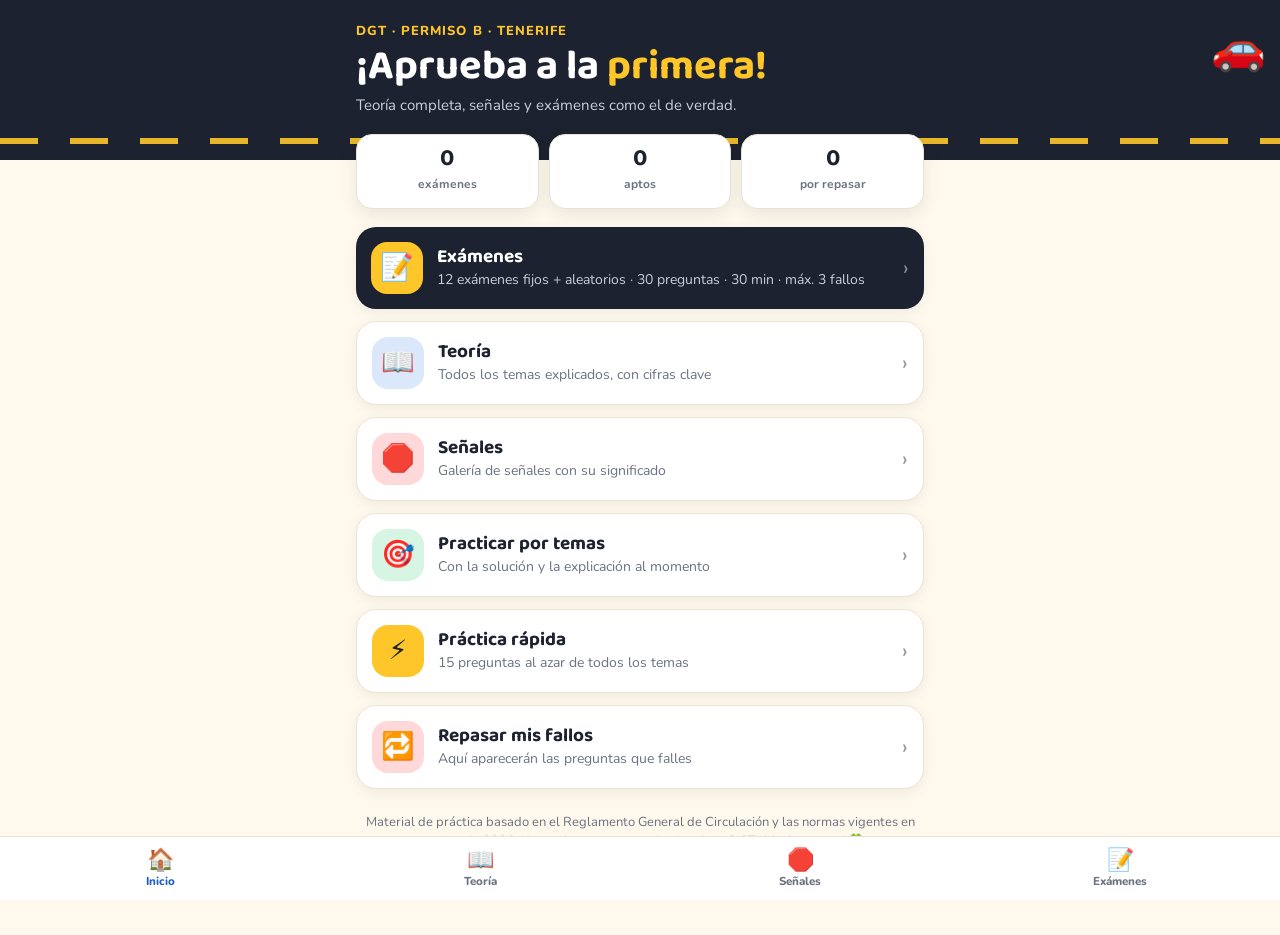
==== commit 97e6cd64: "Add files via upload" ====
--- a/teamo/index.html
+++ b/teamo/index.html
@@ -5,83 +5,83 @@
 <meta name="viewport" content="width=device-width, initial-scale=1.0, viewport-fit=cover">
 <meta name="robots" content="noindex, nofollow">
 <meta name="theme-color" content="#1d2230">
-<title>Carné B · Test DGT</title>
+<meta name="apple-mobile-web-app-capable" content="yes">
+<meta name="apple-mobile-web-app-status-bar-style" content="black-translucent">
+<title>Carné B · Tenerife</title>
 <link rel="preconnect" href="https://fonts.googleapis.com">
 <link href="https://fonts.googleapis.com/css2?family=Baloo+2:wght@600;700;800&family=Nunito:wght@500;700;800&display=swap" rel="stylesheet">
 <style>
   :root{
-    --asfalto:#1d2230; --asfalto2:#2a3142; --amarillo:#ffc629; --coral:#ff5a5f; --verde:#22b867; --verde-bg:#e3f8ec;
-    --rojo-bg:#ffe6e7; --azul:#1f5fbf; --fondo:#fff8ec; --texto:#1d2230; --suave:#6b7280; --card:#ffffff; --borde:#ece3d3;
+    --asfalto:#1d2230; --amarillo:#ffc629; --coral:#ff5a5f; --verde:#22b867; --verde-bg:#e3f8ec;
+    --rojo-bg:#ffe6e7; --azul:#1f5fbf; --azul-bg:#e3edfc; --fondo:#fff8ec; --texto:#1d2230; --suave:#6b7280; --card:#ffffff; --borde:#ece3d3;
+    --nav-h:64px;
   }
   @media (prefers-color-scheme: dark){
-    :root:not([data-theme="light"]){
-      --fondo:#151924; --card:#222838; --texto:#f3f4f6; --suave:#a8b0c0; --borde:#323a4d; --verde-bg:#16382a; --rojo-bg:#3d1f24;
-    }
+    :root:not([data-theme="light"]){ --fondo:#151924; --card:#222838; --texto:#f3f4f6; --suave:#a8b0c0; --borde:#323a4d; --verde-bg:#16382a; --rojo-bg:#3d1f24; --azul-bg:#1d2d4d; }
   }
   *{box-sizing:border-box;margin:0;padding:0;-webkit-tap-highlight-color:transparent}
-  html,body{min-height:100%}
+  html{-webkit-text-size-adjust:100%}
   body{font-family:'Nunito',system-ui,sans-serif;background:var(--fondo);color:var(--texto);font-size:17px;line-height:1.45;
-    padding-bottom:env(safe-area-inset-bottom)}
-  button{font-family:inherit;color:inherit;cursor:pointer;border:none;background:none}
-  .wrap{max-width:560px;margin:0 auto;padding:0 16px}
-
-  /* ---------- Cabecera con carretera ---------- */
-  .hero{background:var(--asfalto);color:#fff;padding:28px 0 46px;position:relative;overflow:hidden}
-  .hero::after{content:"";position:absolute;left:0;right:0;bottom:18px;height:6px;
-    background:repeating-linear-gradient(90deg,var(--amarillo) 0 38px,transparent 38px 70px);
-    animation:carretera 2.4s linear infinite;opacity:.9}
+    padding-bottom:calc(var(--nav-h) + env(safe-area-inset-bottom));overflow-x:hidden;min-height:100vh}
+  button{font-family:inherit;color:inherit;cursor:pointer;border:none;background:none;font-size:inherit}
+  .wrap{max-width:600px;margin:0 auto;padding:0 16px}
+  .screen{display:none}.screen.on{display:block;animation:entra .25s ease}
+  @keyframes entra{from{opacity:0;transform:translateY(8px)}to{opacity:1;transform:none}}
+  .oculto{display:none!important}
+
+  /* ---------- Cabecera ---------- */
+  .hero{background:var(--asfalto);color:#fff;padding:22px 0 44px;position:relative;overflow:hidden}
+  .hero::after{content:"";position:absolute;left:0;right:0;bottom:16px;height:6px;
+    background:repeating-linear-gradient(90deg,var(--amarillo) 0 38px,transparent 38px 70px);animation:carretera 2.4s linear infinite;opacity:.9}
   @keyframes carretera{to{background-position:-70px 0}}
-  .hero .flag{font-size:14px;font-weight:800;letter-spacing:.08em;text-transform:uppercase;color:var(--amarillo)}
-  .hero h1{font-family:'Baloo 2',sans-serif;font-size:clamp(2.1rem,9vw,2.9rem);line-height:1.02;margin-top:6px}
+  .hero .flag{font-size:13px;font-weight:800;letter-spacing:.08em;text-transform:uppercase;color:var(--amarillo)}
+  .hero h1{font-family:'Baloo 2',sans-serif;font-size:clamp(1.9rem,8vw,2.6rem);line-height:1.05;margin-top:4px;padding-right:70px}
   .hero h1 span{color:var(--amarillo)}
-  .hero p{color:#c9cfdc;margin-top:8px;font-size:16px}
-  .coche{position:absolute;right:14px;top:22px;font-size:46px;animation:bote 2.2s ease-in-out infinite}
+  .hero p{color:#c9cfdc;margin-top:6px;font-size:15px;max-width:80%}
+  .coche{position:absolute;right:14px;top:18px;font-size:44px;animation:bote 2.2s ease-in-out infinite}
   @keyframes bote{0%,100%{transform:translateY(0)}50%{transform:translateY(-5px)}}
 
-  /* ---------- Tarjetas de inicio ---------- */
   .stats{display:grid;grid-template-columns:repeat(3,1fr);gap:10px;margin-top:-26px;position:relative;z-index:2}
-  .stat{background:var(--card);border-radius:16px;padding:12px 8px;text-align:center;box-shadow:0 6px 18px rgba(0,0,0,.08);border:1px solid var(--borde)}
-  .stat b{display:block;font-family:'Baloo 2',sans-serif;font-size:26px;line-height:1}
-  .stat small{font-size:12.5px;color:var(--suave);font-weight:700}
-
-  .menu{display:flex;flex-direction:column;gap:12px;margin:20px 0 28px}
+  .stat{background:var(--card);border-radius:16px;padding:12px 6px;text-align:center;box-shadow:0 6px 18px rgba(0,0,0,.08);border:1px solid var(--borde)}
+  .stat b{display:block;font-family:'Baloo 2',sans-serif;font-size:24px;line-height:1}
+  .stat small{font-size:12px;color:var(--suave);font-weight:700}
+
+  /* ---------- Tarjetas de menú ---------- */
+  .menu{display:flex;flex-direction:column;gap:12px;margin:18px 0 24px}
   .opcion{display:flex;align-items:center;gap:14px;text-align:left;background:var(--card);border:1px solid var(--borde);
-    border-radius:20px;padding:16px;box-shadow:0 4px 14px rgba(0,0,0,.06);transition:transform .12s}
+    border-radius:20px;padding:15px;box-shadow:0 4px 14px rgba(0,0,0,.06);transition:transform .12s;width:100%}
   .opcion:active{transform:scale(.98)}
-  .opcion .ico{flex:none;width:54px;height:54px;border-radius:16px;display:grid;place-items:center;font-size:28px}
-  .opcion h3{font-family:'Baloo 2',sans-serif;font-size:20px;line-height:1.1}
-  .opcion p{font-size:14.5px;color:var(--suave);margin-top:2px}
+  .opcion .ico{flex:none;width:52px;height:52px;border-radius:16px;display:grid;place-items:center;font-size:27px}
+  .opcion h3{font-family:'Baloo 2',sans-serif;font-size:19px;line-height:1.1}
+  .opcion p{font-size:14px;color:var(--suave);margin-top:2px}
   .opcion.principal{background:var(--asfalto);color:#fff;border:none}
   .opcion.principal p{color:#c9cfdc}
   .opcion .flecha{margin-left:auto;font-size:22px;opacity:.5}
   .bg-a{background:var(--amarillo)} .bg-c{background:#ffd9da} .bg-v{background:#d6f5e3} .bg-z{background:#dbe7fb}
-  .nota{font-size:13px;color:var(--suave);text-align:center;padding:0 8px 30px}
-
-  /* ---------- Barra superior (quiz) ---------- */
-  .topbar{position:sticky;top:0;z-index:10;background:var(--asfalto);color:#fff;padding:10px 0 12px}
+  .nota{font-size:13px;color:var(--suave);text-align:center;padding:0 8px 20px}
+
+  /* ---------- Barra superior ---------- */
+  .topbar{position:sticky;top:0;z-index:10;background:var(--asfalto);color:#fff;padding:calc(10px + env(safe-area-inset-top)) 0 12px}
   .topbar .fila{display:flex;align-items:center;gap:10px}
-  .cerrar{width:38px;height:38px;border-radius:12px;background:rgba(255,255,255,.12);font-size:18px;color:#fff;flex:none}
-  .topbar .info{font-weight:800;font-size:15px;flex:1}
+  .cerrar{width:40px;height:40px;border-radius:12px;background:rgba(255,255,255,.12);font-size:18px;color:#fff;flex:none}
+  .topbar .info{font-weight:800;font-size:15px;flex:1;overflow:hidden;text-overflow:ellipsis;white-space:nowrap}
   .reloj{font-family:'Baloo 2',sans-serif;font-size:19px;background:rgba(255,255,255,.12);padding:3px 12px;border-radius:99px}
   .reloj.poco{background:var(--coral)}
   .barra{height:8px;border-radius:99px;background:rgba(255,255,255,.15);margin-top:10px;overflow:hidden}
   .barra div{height:100%;width:0;background:var(--amarillo);border-radius:99px;transition:width .35s}
 
   /* ---------- Pregunta ---------- */
-  .pregunta{background:var(--card);border-radius:22px;padding:20px 18px;margin-top:16px;border:1px solid var(--borde);
-    box-shadow:0 6px 18px rgba(0,0,0,.06);animation:entra .3s ease}
-  @keyframes entra{from{opacity:0;transform:translateY(10px)}to{opacity:1;transform:none}}
-  .chip{display:inline-flex;gap:6px;align-items:center;font-size:13px;font-weight:800;padding:4px 10px;border-radius:99px;background:var(--fondo);color:var(--suave);border:1px solid var(--borde)}
-  .senal{display:flex;justify-content:center;margin:16px 0 4px}
-  .senal svg{width:118px;height:118px;filter:drop-shadow(0 4px 6px rgba(0,0,0,.18))}
-  .pregunta h2{font-family:'Baloo 2',sans-serif;font-size:21px;line-height:1.25;margin-top:12px;font-weight:700}
-
-  .respuestas{display:flex;flex-direction:column;gap:10px;margin-top:16px}
-  .resp{display:flex;gap:12px;align-items:flex-start;text-align:left;width:100%;padding:14px;border-radius:16px;
-    background:var(--fondo);border:2px solid var(--borde);font-size:16.5px;font-weight:700;transition:transform .1s,border-color .15s,background .15s}
+  .pregunta{background:var(--card);border-radius:22px;padding:18px 16px;margin-top:14px;border:1px solid var(--borde);box-shadow:0 6px 18px rgba(0,0,0,.06)}
+  .chip{display:inline-flex;gap:6px;align-items:center;font-size:12.5px;font-weight:800;padding:4px 10px;border-radius:99px;background:var(--fondo);color:var(--suave);border:1px solid var(--borde)}
+  .senal{display:flex;justify-content:center;margin:14px 0 2px}
+  .senal svg{width:124px;height:124px;filter:drop-shadow(0 4px 6px rgba(0,0,0,.18))}
+  .pregunta h2{font-family:'Baloo 2',sans-serif;font-size:20px;line-height:1.25;margin-top:10px;font-weight:700}
+  .respuestas{display:flex;flex-direction:column;gap:10px;margin-top:14px}
+  .resp{display:flex;gap:12px;align-items:flex-start;text-align:left;width:100%;padding:13px;border-radius:16px;
+    background:var(--fondo);border:2px solid var(--borde);font-size:16px;font-weight:700;transition:transform .1s,border-color .15s,background .15s;min-height:52px}
   .resp:active{transform:scale(.985)}
   .resp .letra{flex:none;width:30px;height:30px;border-radius:50%;display:grid;place-items:center;background:var(--asfalto);color:#fff;font-size:15px;font-weight:800}
-  .resp.sel{border-color:var(--azul);background:#e3edfc;color:#1d2230}
+  .resp.sel{border-color:var(--azul);background:var(--azul-bg)}
   .resp.sel .letra{background:var(--azul)}
   .resp.ok{border-color:var(--verde);background:var(--verde-bg)}
   .resp.ok .letra{background:var(--verde)}
@@ -89,58 +89,104 @@
   .resp.mal .letra{background:var(--coral)}
   .resp[disabled]{cursor:default}
   @keyframes sacude{20%,60%{transform:translateX(-6px)}40%,80%{transform:translateX(6px)}}
-
-  .explica{margin-top:14px;padding:14px;border-radius:16px;font-size:15.5px;background:var(--fondo);border-left:5px solid var(--amarillo);animation:entra .25s ease}
+  .explica{margin-top:14px;padding:14px;border-radius:16px;font-size:15px;background:var(--fondo);border-left:5px solid var(--amarillo);animation:entra .25s ease}
   .explica b{display:block;font-family:'Baloo 2',sans-serif;font-size:18px;margin-bottom:2px}
-
-  .pie{position:sticky;bottom:0;padding:14px 0 calc(14px + env(safe-area-inset-bottom));background:linear-gradient(transparent,var(--fondo) 30%)}
-  .btn{width:100%;padding:16px;border-radius:18px;font-family:'Baloo 2',sans-serif;font-size:20px;font-weight:800;
-    background:var(--amarillo);color:#1d2230;box-shadow:0 6px 0 #c99500;transition:transform .1s,box-shadow .1s}
-  .btn:active{transform:translateY(4px);box-shadow:0 2px 0 #c99500}
+  .pie{position:sticky;bottom:0;padding:12px 0 calc(12px + env(safe-area-inset-bottom));background:linear-gradient(transparent,var(--fondo) 30%)}
+  body.enquiz{padding-bottom:0}
+  .btn{width:100%;padding:15px;border-radius:18px;font-family:'Baloo 2',sans-serif;font-size:19px;font-weight:800;
+    background:var(--amarillo);color:#1d2230;box-shadow:0 5px 0 #c99500;transition:transform .1s,box-shadow .1s}
+  .btn:active{transform:translateY(4px);box-shadow:0 1px 0 #c99500}
   .btn[disabled]{opacity:.4;pointer-events:none}
-  .btn.osc{background:var(--asfalto);color:#fff;box-shadow:0 6px 0 #000}
-  .btn + .btn{margin-top:14px}
-
-  /* ---------- Temas ---------- */
-  .titulo{font-family:'Baloo 2',sans-serif;font-size:26px;margin:20px 0 4px}
-  .sub{color:var(--suave);font-size:15px}
-  .temas{display:grid;grid-template-columns:1fr 1fr;gap:10px;margin:16px 0 30px}
-  .tema{background:var(--card);border:1px solid var(--borde);border-radius:18px;padding:14px 12px;text-align:left;box-shadow:0 4px 12px rgba(0,0,0,.05)}
+  .btn.osc{background:var(--asfalto);color:#fff;box-shadow:0 5px 0 #000}
+  .btn + .btn{margin-top:12px}
+
+  /* ---------- Listas y rejillas ---------- */
+  .titulo{font-family:'Baloo 2',sans-serif;font-size:24px;margin:18px 0 2px;line-height:1.15}
+  .sub{color:var(--suave);font-size:14.5px}
+  .rejilla{display:grid;grid-template-columns:1fr 1fr;gap:10px;margin:14px 0 24px}
+  .tema{background:var(--card);border:1px solid var(--borde);border-radius:18px;padding:14px 12px;text-align:left;box-shadow:0 4px 12px rgba(0,0,0,.05);min-height:96px;display:flex;flex-direction:column}
   .tema:active{transform:scale(.97)}
-  .tema .e{font-size:28px}
-  .tema b{display:block;font-size:15.5px;line-height:1.2;margin-top:6px}
-  .tema small{color:var(--suave);font-weight:700;font-size:12.5px}
-  .tema.todo{grid-column:1/-1;background:var(--asfalto);color:#fff;border:none}
+  .tema .e{font-size:26px}
+  .tema b{display:block;font-size:15px;line-height:1.2;margin-top:6px}
+  .tema small{color:var(--suave);font-weight:700;font-size:12px;margin-top:auto;padding-top:4px}
+  .tema.todo{grid-column:1/-1;background:var(--asfalto);color:#fff;border:none;min-height:0}
   .tema.todo small{color:#c9cfdc}
+  .tema .prog{height:5px;border-radius:99px;background:var(--borde);margin-top:8px;overflow:hidden}
+  .tema .prog i{display:block;height:100%;background:var(--verde);width:0}
+  .examenes{display:grid;grid-template-columns:repeat(3,1fr);gap:10px;margin:14px 0 24px}
+  .exam{background:var(--card);border:1px solid var(--borde);border-radius:16px;padding:14px 6px;text-align:center;box-shadow:0 4px 12px rgba(0,0,0,.05)}
+  .exam:active{transform:scale(.96)}
+  .exam b{display:block;font-family:'Baloo 2',sans-serif;font-size:22px;line-height:1}
+  .exam small{font-size:12px;color:var(--suave);font-weight:700;display:block;margin-top:4px}
+  .exam.apto{border-color:var(--verde);background:var(--verde-bg)}
+  .exam.noapto{border-color:var(--coral);background:var(--rojo-bg)}
+  .exam.random{grid-column:1/-1;background:var(--asfalto);color:#fff;border:none}
+  .exam.random small{color:#c9cfdc}
+
+  /* ---------- Teoría ---------- */
+  .intro{background:var(--azul-bg);border-radius:16px;padding:14px;font-size:15px;margin:14px 0}
+  .acord{background:var(--card);border:1px solid var(--borde);border-radius:18px;margin-bottom:10px;overflow:hidden}
+  .acord > button{width:100%;display:flex;align-items:center;gap:10px;padding:15px 14px;text-align:left;font-family:'Baloo 2',sans-serif;font-size:17px;font-weight:700;line-height:1.2}
+  .acord > button .n{flex:none;width:28px;height:28px;border-radius:50%;background:var(--amarillo);color:#1d2230;display:grid;place-items:center;font-size:14px;font-family:'Nunito',sans-serif;font-weight:800}
+  .acord > button .fl{margin-left:auto;transition:transform .2s;opacity:.6}
+  .acord.abierto > button .fl{transform:rotate(180deg)}
+  .acord .cuerpo{display:none;padding:0 14px 16px;font-size:15.5px}
+  .acord.abierto .cuerpo{display:block}
+  .cuerpo p{margin-bottom:10px}
+  .datos{display:grid;grid-template-columns:1fr 1fr;gap:8px;margin:6px 0 12px}
+  .dato{background:var(--fondo);border:1px solid var(--borde);border-radius:12px;padding:8px 10px}
+  .dato b{display:block;font-family:'Baloo 2',sans-serif;font-size:19px;color:var(--azul);line-height:1.1}
+  @media (prefers-color-scheme: dark){ :root:not([data-theme="light"]) .dato b{color:var(--amarillo)} }
+  .dato small{font-size:12.5px;color:var(--suave);font-weight:700}
+  .galeria{display:grid;grid-template-columns:repeat(auto-fill,minmax(96px,1fr));gap:10px;margin:8px 0 6px}
+  .sg{background:var(--fondo);border:1px solid var(--borde);border-radius:14px;padding:8px 6px;text-align:center}
+  .sg svg{width:62px;height:62px}
+  .sg small{display:block;font-size:11.5px;font-weight:700;line-height:1.15;margin-top:4px;color:var(--texto)}
+  .practica-tema{margin:6px 0 24px}
+
+  /* ---------- Galería de señales ---------- */
+  .filtros{display:flex;gap:8px;overflow-x:auto;padding:12px 0 4px;scrollbar-width:none;-webkit-overflow-scrolling:touch}
+  .filtros::-webkit-scrollbar{display:none}
+  .filtro{flex:none;padding:8px 14px;border-radius:99px;background:var(--card);border:1px solid var(--borde);font-weight:800;font-size:14px}
+  .filtro.on{background:var(--asfalto);color:#fff;border-color:var(--asfalto)}
+  .galeria2{display:grid;grid-template-columns:repeat(auto-fill,minmax(104px,1fr));gap:10px;margin:10px 0 24px}
+  .galeria2 .sg{cursor:pointer}
+  .galeria2 .sg svg{width:70px;height:70px}
+  .hoja{position:fixed;inset:0;background:rgba(0,0,0,.5);z-index:40;display:none;align-items:flex-end}
+  .hoja.on{display:flex}
+  .hoja .panel{background:var(--card);width:100%;max-width:600px;margin:0 auto;border-radius:24px 24px 0 0;padding:18px 18px calc(24px + env(safe-area-inset-bottom));animation:sube .25s ease}
+  @keyframes sube{from{transform:translateY(40px)}to{transform:none}}
+  .hoja .panel svg{width:120px;height:120px;display:block;margin:0 auto 10px}
+  .hoja h3{font-family:'Baloo 2',sans-serif;font-size:21px;text-align:center}
+  .hoja p{font-size:15.5px;text-align:center;margin-top:6px}
+  .hoja .grupo{display:block;text-align:center;font-size:12.5px;font-weight:800;color:var(--suave);text-transform:uppercase;letter-spacing:.06em}
 
   /* ---------- Resultado ---------- */
-  .sello{margin:26px auto 6px;width:200px;height:200px;border-radius:50%;display:grid;place-items:center;text-align:center;
-    border:8px solid currentColor;transform:rotate(-8deg);animation:sello .5s cubic-bezier(.2,1.5,.4,1) both}
+  .sello{margin:24px auto 6px;width:200px;height:200px;border-radius:50%;display:grid;place-items:center;text-align:center;border:8px solid currentColor;transform:rotate(-8deg);animation:sello .5s cubic-bezier(.2,1.5,.4,1) both}
   @keyframes sello{from{transform:scale(2) rotate(-8deg);opacity:0}to{transform:scale(1) rotate(-8deg);opacity:1}}
-  .sello b{font-family:'Baloo 2',sans-serif;font-size:44px;line-height:1}
   .sello > div{padding:0 22px}
+  .sello b{font-family:'Baloo 2',sans-serif;font-size:42px;line-height:1}
   .sello small{display:block;font-weight:800;font-size:13.5px;line-height:1.2;margin-top:4px}
-  .sello.apto{color:var(--verde)} .sello.noapto{color:var(--coral)}
-  .resumen{text-align:center;font-size:17px;margin-top:10px}
+  .sello.apto{color:var(--verde)} .sello.noapto{color:var(--coral)} .sello.medio{color:#d99a00}
+  .resumen{text-align:center;font-size:16px;margin-top:10px}
   .resumen strong{font-family:'Baloo 2',sans-serif;font-size:22px}
-  .repaso{margin:22px 0}
-  .repaso h3{font-family:'Baloo 2',sans-serif;font-size:21px;margin-bottom:10px}
-  .fallo{background:var(--card);border:1px solid var(--borde);border-left:5px solid var(--coral);border-radius:14px;padding:14px;margin-bottom:10px;font-size:15px}
+  .repaso{margin:20px 0}
+  .repaso h3{font-family:'Baloo 2',sans-serif;font-size:20px;margin-bottom:10px}
+  .fallo{background:var(--card);border:1px solid var(--borde);border-left:5px solid var(--coral);border-radius:14px;padding:13px;margin-bottom:10px;font-size:14.5px}
   .fallo .q{font-weight:800}
   .fallo .tu{color:var(--coral);margin-top:6px}
   .fallo .bien{color:var(--verde);font-weight:800;margin-top:2px}
   .fallo .por{color:var(--suave);margin-top:6px}
 
-  /* ---------- Chuleta ---------- */
-  .bloque{background:var(--card);border:1px solid var(--borde);border-radius:18px;padding:16px;margin-top:12px}
-  .bloque h3{font-family:'Baloo 2',sans-serif;font-size:19px;margin-bottom:8px}
-  .dato{display:flex;justify-content:space-between;gap:12px;padding:8px 0;border-bottom:1px dashed var(--borde);font-size:15.5px}
-  .dato:last-child{border-bottom:none}
-  .dato b{font-family:'Baloo 2',sans-serif;font-size:18px;white-space:nowrap;color:var(--azul)}
-  @media (prefers-color-scheme: dark){ :root:not([data-theme="light"]) .dato b{color:var(--amarillo)} }
-
-  .screen{display:none}
-  .screen.on{display:block}
+  /* ---------- Barra de navegación inferior ---------- */
+  .nav{position:fixed;left:0;right:0;bottom:0;z-index:30;background:var(--card);border-top:1px solid var(--borde);
+    padding-bottom:env(safe-area-inset-bottom);display:flex;justify-content:space-around;height:calc(var(--nav-h) + env(safe-area-inset-bottom))}
+  .nav button{flex:1;display:flex;flex-direction:column;align-items:center;justify-content:center;gap:2px;font-size:11.5px;font-weight:800;color:var(--suave);height:var(--nav-h)}
+  .nav button .i{font-size:22px;line-height:1}
+  .nav button.on{color:var(--azul)}
+  @media (prefers-color-scheme: dark){ :root:not([data-theme="light"]) .nav button.on{color:var(--amarillo)} }
+  .nav.oculta{display:none}
+
   #confeti{position:fixed;inset:0;pointer-events:none;z-index:50}
 </style>
 </head>
@@ -149,73 +195,81 @@
 
 <!-- ===================== INICIO ===================== -->
 <section class="screen on" id="inicio">
-  <header class="hero">
-    <div class="wrap">
-      <div class="coche">🚗</div>
-      <div class="flag">DGT · Permiso B · Tenerife</div>
-      <h1>¡Aprueba a la <span>primera!</span></h1>
-      <p>Tests con las normas de tráfico españolas más preguntadas.</p>
-    </div>
-  </header>
+  <header class="hero"><div class="wrap">
+    <div class="coche">🚗</div>
+    <div class="flag">DGT · Permiso B · Tenerife</div>
+    <h1>¡Aprueba a la <span>primera!</span></h1>
+    <p>Teoría completa, señales y exámenes como el de verdad.</p>
+  </div></header>
   <div class="wrap">
     <div class="stats">
       <div class="stat"><b id="sTests">0</b><small>exámenes</small></div>
       <div class="stat"><b id="sAptos">0</b><small>aptos</small></div>
       <div class="stat"><b id="sFallos">0</b><small>por repasar</small></div>
     </div>
-
     <div class="menu">
-      <button class="opcion principal" data-go="examen">
-        <div class="ico bg-a">📝</div>
-        <div><h3>Examen simulado</h3><p>30 preguntas · 30 minutos · máximo 3 fallos, como el examen real</p></div>
-        <div class="flecha">›</div>
-      </button>
-      <button class="opcion" data-go="rapido">
-        <div class="ico bg-v">⚡</div>
-        <div><h3>Práctica rápida</h3><p>10 preguntas al azar, con la solución al momento</p></div>
-        <div class="flecha">›</div>
-      </button>
-      <button class="opcion" data-go="temas">
-        <div class="ico bg-z">🗂️</div>
-        <div><h3>Practicar por temas</h3><p>Velocidad, alcohol, señales, glorietas…</p></div>
-        <div class="flecha">›</div>
-      </button>
-      <button class="opcion" data-go="fallos">
-        <div class="ico bg-c">🔁</div>
-        <div><h3>Repasar mis fallos</h3><p id="txtFallos">Aquí aparecerán las preguntas que falles</p></div>
-        <div class="flecha">›</div>
-      </button>
-      <button class="opcion" data-go="chuleta">
-        <div class="ico bg-a">💡</div>
-        <div><h3>Chuleta: cifras clave</h3><p>Velocidades, alcohol, puntos y multas de un vistazo</p></div>
-        <div class="flecha">›</div>
-      </button>
+      <button class="opcion principal" data-go="examenes"><div class="ico bg-a">📝</div><div><h3>Exámenes</h3><p>12 exámenes fijos + aleatorios · 30 preguntas · 30 min · máx. 3 fallos</p></div><div class="flecha">›</div></button>
+      <button class="opcion" data-go="teoria"><div class="ico bg-z">📖</div><div><h3>Teoría</h3><p>Todos los temas explicados, con cifras clave</p></div><div class="flecha">›</div></button>
+      <button class="opcion" data-go="senales"><div class="ico bg-c">🛑</div><div><h3>Señales</h3><p>Galería de señales con su significado</p></div><div class="flecha">›</div></button>
+      <button class="opcion" data-go="temas"><div class="ico bg-v">🎯</div><div><h3>Practicar por temas</h3><p>Con la solución y la explicación al momento</p></div><div class="flecha">›</div></button>
+      <button class="opcion" data-go="rapido"><div class="ico bg-a">⚡</div><div><h3>Práctica rápida</h3><p>15 preguntas al azar de todos los temas</p></div><div class="flecha">›</div></button>
+      <button class="opcion" data-go="fallos"><div class="ico bg-c">🔁</div><div><h3>Repasar mis fallos</h3><p id="txtFallos">Aquí aparecerán las preguntas que falles</p></div><div class="flecha">›</div></button>
     </div>
-    <p class="nota">Preguntas de práctica basadas en el Reglamento General de Circulación (normas vigentes en octubre de 2026). No son las preguntas oficiales de la DGT. ¡Mucha suerte! 🍀</p>
+    <p class="nota">Material de práctica basado en el Reglamento General de Circulación y las normas vigentes en octubre de 2026. No son las preguntas oficiales de la DGT. ¡Mucha suerte! 🍀</p>
   </div>
 </section>
 
-<!-- ===================== TEMAS ===================== -->
-<section class="screen" id="temas">
-  <div class="topbar"><div class="wrap fila">
-    <button class="cerrar" data-home aria-label="Volver">←</button>
-    <div class="info">Practicar por temas</div>
-  </div></div>
+<!-- ===================== EXÁMENES ===================== -->
+<section class="screen" id="examenes">
+  <div class="topbar"><div class="wrap fila"><button class="cerrar" data-home aria-label="Volver">←</button><div class="info">Exámenes</div></div></div>
   <div class="wrap">
-    <div class="titulo">¿Qué quieres repasar?</div>
-    <div class="sub">Verás la respuesta correcta y una explicación después de cada pregunta.</div>
-    <div class="temas" id="listaTemas"></div>
+    <div class="titulo">Elige un examen</div>
+    <div class="sub">Como el oficial: 30 preguntas, 30 minutos y máximo 3 fallos. Los exámenes numerados tienen siempre las mismas preguntas; el aleatorio cambia cada vez.</div>
+    <div class="examenes" id="listaExamenes"></div>
   </div>
 </section>
 
-<!-- ===================== PREGUNTA ===================== -->
+<!-- ===================== TEMAS (práctica) ===================== -->
+<section class="screen" id="temas">
+  <div class="topbar"><div class="wrap fila"><button class="cerrar" data-home aria-label="Volver">←</button><div class="info">Practicar por temas</div></div></div>
+  <div class="wrap">
+    <div class="titulo">¿Qué quieres practicar?</div>
+    <div class="sub">La barra verde muestra cuántas preguntas del tema has acertado ya.</div>
+    <div class="rejilla" id="listaTemas"></div>
+  </div>
+</section>
+
+<!-- ===================== TEORÍA: lista ===================== -->
+<section class="screen" id="teoria">
+  <div class="topbar"><div class="wrap fila"><button class="cerrar" data-home aria-label="Volver">←</button><div class="info">Teoría</div></div></div>
+  <div class="wrap">
+    <div class="titulo">Temas de teoría</div>
+    <div class="sub">Toca un tema para leerlo. Al final de cada tema puedes practicar sus preguntas.</div>
+    <div class="rejilla" id="listaTeoria"></div>
+  </div>
+</section>
+
+<!-- ===================== TEORÍA: tema ===================== -->
+<section class="screen" id="tema">
+  <div class="topbar"><div class="wrap fila"><button class="cerrar" id="volverTeoria" aria-label="Volver">←</button><div class="info" id="temaTitulo"></div></div></div>
+  <div class="wrap" id="temaBody"></div>
+</section>
+
+<!-- ===================== SEÑALES ===================== -->
+<section class="screen" id="senales">
+  <div class="topbar"><div class="wrap fila"><button class="cerrar" data-home aria-label="Volver">←</button><div class="info">Señales de tráfico</div></div></div>
+  <div class="wrap">
+    <div class="filtros" id="filtros"></div>
+    <div class="sub" style="margin-top:6px">Toca una señal para ver qué significa.</div>
+    <div class="galeria2" id="galeria"></div>
+  </div>
+</section>
+<div class="hoja" id="hoja"><div class="panel" id="hojaPanel"></div></div>
+
+<!-- ===================== QUIZ ===================== -->
 <section class="screen" id="quiz">
   <div class="topbar"><div class="wrap">
-    <div class="fila">
-      <button class="cerrar" id="salir" aria-label="Salir">✕</button>
-      <div class="info" id="qInfo"></div>
-      <div class="reloj" id="reloj" hidden>30:00</div>
-    </div>
+    <div class="fila"><button class="cerrar" id="salir" aria-label="Salir">✕</button><div class="info" id="qInfo"></div><div class="reloj" id="reloj" hidden>30:00</div></div>
     <div class="barra"><div id="barra"></div></div>
   </div></div>
   <div class="wrap">
@@ -226,283 +280,923 @@
 
 <!-- ===================== RESULTADO ===================== -->
 <section class="screen" id="resultado">
-  <div class="topbar"><div class="wrap fila">
-    <button class="cerrar" data-home aria-label="Inicio">←</button>
-    <div class="info">Resultado</div>
-  </div></div>
+  <div class="topbar"><div class="wrap fila"><button class="cerrar" data-home aria-label="Inicio">←</button><div class="info">Resultado</div></div></div>
   <div class="wrap" id="resBody"></div>
 </section>
 
-<!-- ===================== CHULETA ===================== -->
-<section class="screen" id="chuleta">
-  <div class="topbar"><div class="wrap fila">
-    <button class="cerrar" data-home aria-label="Volver">←</button>
-    <div class="info">Chuleta: cifras clave</div>
-  </div></div>
-  <div class="wrap" style="padding-bottom:30px">
-    <div class="bloque"><h3>🚗 Velocidad máxima (turismo)</h3>
-      <div class="dato">Autopista y autovía <b>120 km/h</b></div>
-      <div class="dato">Carretera convencional <b>90 km/h</b></div>
-      <div class="dato">Ciudad, 2 o más carriles por sentido <b>50 km/h</b></div>
-      <div class="dato">Ciudad, 1 carril por sentido <b>30 km/h</b></div>
-      <div class="dato">Calle con acera y calzada al mismo nivel <b>20 km/h</b></div>
-      <div class="dato">Mínima en autopista y autovía <b>60 km/h</b></div>
-      <div class="dato">Margen para adelantar <b>ninguno</b></div>
-    </div>
-    <div class="bloque"><h3>🍷 Alcohol</h3>
-      <div class="dato">General (aire espirado) <b>0,25 mg/l</b></div>
-      <div class="dato">General (sangre) <b>0,5 g/l</b></div>
-      <div class="dato">Novel (&lt; 2 años) y profesional (aire) <b>0,15 mg/l</b></div>
-      <div class="dato">Novel y profesional (sangre) <b>0,3 g/l</b></div>
-      <div class="dato">Delito a partir de (aire) <b>0,60 mg/l</b></div>
-      <div class="dato">Negarse a la prueba <b>delito</b></div>
-    </div>
-    <div class="bloque"><h3>🪪 Permiso y puntos</h3>
-      <div class="dato">Puntos al empezar (novel) <b>8</b></div>
-      <div class="dato">Puntos tras 2 años sin perder ninguno <b>12</b></div>
-      <div class="dato">Máximo de puntos <b>15</b></div>
-      <div class="dato">Distintivo «L» obligatorio <b>1 año</b></div>
-      <div class="dato">Edad mínima permiso B <b>18 años</b></div>
-    </div>
-    <div class="bloque"><h3>📱 Multas que más caen</h3>
-      <div class="dato">Móvil en la mano <b>200 € · 6 pts</b></div>
-      <div class="dato">Sin cinturón / sin silla infantil <b>200 € · 4 pts</b></div>
-      <div class="dato">Alcohol por encima de la tasa <b>500 € · 4 pts</b></div>
-      <div class="dato">Alcohol (más del doble) o drogas <b>1.000 € · 6 pts</b></div>
-      <div class="dato">No llevar la baliza V-16 <b>80 €</b></div>
-    </div>
-    <div class="bloque"><h3>🚨 Otros números</h3>
-      <div class="dato">Emergencias <b>112</b></div>
-      <div class="dato">Separación al adelantar un ciclista <b>1,5 m</b></div>
-      <div class="dato">Niños en silla y detrás hasta <b>135 cm</b></div>
-      <div class="dato">Dibujo mínimo del neumático <b>1,6 mm</b></div>
-      <div class="dato">Descanso al conducir <b>cada 2 h / 200 km</b></div>
-      <div class="dato">Examen teórico <b>30 preg. · máx. 3 fallos</b></div>
-    </div>
-  </div>
-</section>
+<!-- ===================== NAV ===================== -->
+<nav class="nav" id="nav">
+  <button data-nav="inicio" class="on"><span class="i">🏠</span>Inicio</button>
+  <button data-nav="teoria"><span class="i">📖</span>Teoría</button>
+  <button data-nav="senales"><span class="i">🛑</span>Señales</button>
+  <button data-nav="examenes"><span class="i">📝</span>Exámenes</button>
+</nav>
 
 <script>
 /* =========================================================
-   TEMAS
+   SEÑALES — dibujos SVG simplificados de las señales oficiales
+   ========================================================= */
+const RJ='#c8102e', AZ='#1f5fbf', NG='#111';
+const ped=(x,y,sc=1,col=NG)=>`<g transform="translate(${x} ${y}) scale(${sc})" fill="${col}"><circle cx="0" cy="-22" r="5"/><path d="M-4 -16 h8 l3 18 h-3 l-1 -10 v24 h-4 v-12 h-2 v12 h-4 v-24 l-1 10 h-3z"/></g>`;
+const car=(x,y,col=NG,sc=1)=>`<g transform="translate(${x} ${y}) scale(${sc})" fill="${col}"><path d="M-22 4 l5 -12 h34 l5 12 v10 h-44z"/><circle cx="-13" cy="16" r="5"/><circle cx="13" cy="16" r="5"/></g>`;
+const tri=i=>`<polygon points="50,6 96,88 4,88" fill="#fff" stroke="${RJ}" stroke-width="9" stroke-linejoin="round"/>${i}`;
+const proh=i=>`<circle cx="50" cy="50" r="44" fill="#fff" stroke="${RJ}" stroke-width="10"/>${i}`;
+const oblig=i=>`<circle cx="50" cy="50" r="48" fill="${AZ}"/><circle cx="50" cy="50" r="45" fill="none" stroke="#fff" stroke-width="2"/>${i}`;
+const sq=(i,bg=AZ)=>`<rect x="4" y="4" width="92" height="92" rx="8" fill="${bg}"/><rect x="8" y="8" width="84" height="84" rx="6" fill="none" stroke="#fff" stroke-width="2"/>${i}`;
+const txt=(t,y=66,s=34,col=NG,w=700)=>`<text x="50" y="${y}" text-anchor="middle" font-family="Arial,Helvetica,sans-serif" font-weight="${w}" font-size="${s}" fill="${col}">${t}</text>`;
+const barra=(col=RJ)=>`<line x1="22" y1="22" x2="78" y2="78" stroke="${col}" stroke-width="9"/>`;
+const flecha=(rot=0,col='#fff')=>`<g transform="rotate(${rot} 50 50)"><rect x="44" y="40" width="12" height="40" fill="${col}"/><polygon points="50,16 71,44 29,44" fill="${col}"/></g>`;
+
+const SIGNS = {
+  /* ---- PELIGRO (P) ---- */
+  'p-curva':{g:'peligro',n:'Curva peligrosa hacia la derecha',d:'Peligro por la proximidad de una curva peligrosa. Reduce la velocidad antes de entrar.',
+    s:tri(`<path d="M38 80 V55 Q38 44 50 44 H62" fill="none" stroke="${NG}" stroke-width="9"/><polygon points="60,33 74,44 60,55" fill="${NG}"/>`)},
+  'p-curvas':{g:'peligro',n:'Curvas peligrosas, la primera hacia la izquierda',d:'Proximidad de una sucesión de curvas peligrosas.',
+    s:tri(`<path d="M56 82 V68 L42 60 V48 L56 40 V30" fill="none" stroke="${NG}" stroke-width="8"/>`)},
+  'p-inter':{g:'peligro',n:'Intersección con prioridad',d:'Peligro por la proximidad de una intersección en la que tienes prioridad.',
+    s:tri(`<rect x="45" y="30" width="10" height="52" fill="${NG}"/><rect x="26" y="52" width="48" height="5" fill="${NG}"/>`)},
+  'p-interder':{g:'peligro',n:'Intersección con prioridad de la derecha',d:'Proximidad de una intersección sin señalizar: debes ceder el paso a quien venga por la derecha.',
+    s:tri(`<path d="M50 30 V82 M50 56 H72" fill="none" stroke="${NG}" stroke-width="9"/>`)},
+  'p-glorieta':{g:'peligro',n:'Intersección con circulación giratoria',d:'Proximidad de una glorieta. Debes ceder el paso a los que ya circulan por ella.',
+    s:tri(`<circle cx="50" cy="60" r="14" fill="none" stroke="${NG}" stroke-width="7"/><polygon points="50,38 60,46 50,52" fill="${NG}"/><polygon points="33,66 29,54 41,56" fill="${NG}"/><polygon points="67,66 59,56 71,54" fill="${NG}"/>`)},
+  'p-peat':{g:'peligro',n:'Peatones',d:'Peligro por la proximidad de un lugar frecuentado por peatones.',s:tri(ped(50,62,1.1))},
+  'p-ninos':{g:'peligro',n:'Niños',d:'Proximidad de un lugar frecuentado por niños (colegio, parque). Extrema la precaución.',s:tri(ped(42,64,.9)+ped(60,62,1))},
+  'p-ciclo':{g:'peligro',n:'Ciclistas',d:'Proximidad de un paso para ciclistas o lugar donde cruzan con frecuencia.',s:tri(txt('🚲',76,34))},
+  'p-anim':{g:'peligro',n:'Paso de animales en libertad',d:'Peligro por la proximidad de un lugar donde pueden cruzar animales en libertad.',s:tri(txt('🦌',77,34))},
+  'p-obras':{g:'peligro',n:'Obras',d:'Peligro por obras. Señal con fondo amarillo = señalización de obras temporal.',
+    s:`<polygon points="50,6 96,88 4,88" fill="#ffc629" stroke="${RJ}" stroke-width="9" stroke-linejoin="round"/>`+txt('👷',77,34)},
+  'p-resalto':{g:'peligro',n:'Resalto',d:'Proximidad de un resalto (badén) en la calzada. Reduce la velocidad.',
+    s:tri(`<path d="M24 80 Q50 42 76 80" fill="${NG}"/>`)},
+  'p-desliz':{g:'peligro',n:'Pavimento deslizante',d:'Peligro por la proximidad de una zona donde la calzada puede estar resbaladiza.',
+    s:tri(car(50,58,NG,.8)+`<path d="M30 84 q6 -6 12 0 q6 6 12 0 M50 84 q6 -6 12 0 q6 6 12 0" fill="none" stroke="${NG}" stroke-width="3"/>`)},
+  'p-estrech':{g:'peligro',n:'Estrechamiento de la calzada',d:'Peligro por un estrechamiento de la calzada.',
+    s:tri(`<path d="M34 82 V60 L42 44 V34 M66 82 V60 L58 44 V34" fill="none" stroke="${NG}" stroke-width="7"/>`)},
+  'p-semaf':{g:'peligro',n:'Semáforos',d:'Proximidad de una intersección regulada por semáforos.',
+    s:tri(`<rect x="40" y="34" width="20" height="50" rx="4" fill="${NG}"/><circle cx="50" cy="44" r="5" fill="#e33"/><circle cx="50" cy="59" r="5" fill="#fc3"/><circle cx="50" cy="74" r="5" fill="#3c6"/>`)},
+  'p-tren':{g:'peligro',n:'Paso a nivel sin barreras',d:'Proximidad de un paso a nivel sin barreras. Detente si viene un tren; nunca lo atravieses si está cerrado o se oye la señal.',s:tri(txt('🚂',77,32))},
+  'p-pend':{g:'peligro',n:'Bajada con fuerte pendiente',d:'Peligro por un descenso con fuerte pendiente. Usa marchas cortas para retener.',
+    s:tri(`<polygon points="26,82 76,82 76,48" fill="${NG}"/>`+txt('10%',76,14,'#fff'))},
+  'p-viento':{g:'peligro',n:'Viento transversal',d:'Peligro por viento fuerte lateral. Sujeta bien el volante y reduce la velocidad.',
+    s:tri(`<path d="M42 44 H66 L74 52 L66 60 H42z" fill="${NG}"/><rect x="38" y="40" width="4" height="44" fill="${NG}"/>`)},
+  'p-otro':{g:'peligro',n:'Otros peligros',d:'Peligro no previsto por otras señales. Suele ir acompañado de un panel que lo explica.',s:tri(txt('!',80,46))},
+  'p-doble':{g:'peligro',n:'Circulación en los dos sentidos',d:'Proximidad de un tramo con circulación en ambos sentidos (después de una vía de sentido único).',
+    s:tri(flecha(0,NG).replace(/rotate\(0 50 50\)/,'translate(-12 8) scale(.8)')+flecha(180,NG).replace(/rotate\(180 50 50\)/,'translate(12 -4) rotate(180 50 50) scale(.8)'))},
+  'p-salto':{g:'peligro',n:'Proximidad de un desprendimiento',d:'Peligro por posible caída de piedras o presencia de ellas en la calzada.',s:tri(txt('🪨',77,30))},
+
+  /* ---- PRIORIDAD (R-1 a R-6) ---- */
+  'r-ceda':{g:'prioridad',n:'Ceda el paso',d:'Debes ceder el paso en la próxima intersección. Solo te detienes si es necesario.',
+    s:`<polygon points="7,12 93,12 50,90" fill="#fff" stroke="${RJ}" stroke-width="10" stroke-linejoin="round"/>`},
+  'r-stop':{g:'prioridad',n:'Detención obligatoria (STOP)',d:'Debes detenerte SIEMPRE ante la línea (o antes de la intersección) y ceder el paso.',
+    s:`<polygon points="30,2 70,2 98,30 98,70 70,98 30,98 2,70 2,30" fill="${RJ}"/><polygon points="32,7 68,7 93,32 93,68 68,93 32,93 7,68 7,32" fill="none" stroke="#fff" stroke-width="3"/>`+txt('STOP',60,27,'#fff')},
+  'r-prio':{g:'prioridad',n:'Calzada con prioridad',d:'Circulas por una vía con prioridad de paso en las próximas intersecciones.',
+    s:`<g transform="rotate(45 50 50)"><rect x="18" y="18" width="64" height="64" fill="#fff" stroke="#222" stroke-width="2"/><rect x="30" y="30" width="40" height="40" fill="#ffc629"/></g>`},
+  'r-finprio':{g:'prioridad',n:'Fin de prioridad',d:'La vía deja de tener prioridad. En los cruces siguientes se aplica la norma general (derecha) o las señales.',
+    s:`<g transform="rotate(45 50 50)"><rect x="18" y="18" width="64" height="64" fill="#fff" stroke="#222" stroke-width="2"/><rect x="30" y="30" width="40" height="40" fill="#ffc629"/></g><line x1="18" y1="18" x2="82" y2="82" stroke="#222" stroke-width="5"/>`},
+  'r-prcontra':{g:'prioridad',n:'Prioridad al sentido contrario',d:'En un tramo estrecho debes ceder el paso a los vehículos que vienen de frente.',
+    s:proh(flecha(0,RJ).replace('rotate(0 50 50)','translate(-13 0) scale(.75) translate(16 16)')+flecha(180,NG).replace('rotate(180 50 50)','translate(13 0) scale(.75) translate(16 16) rotate(180 50 50)'))},
+  'r-prsobre':{g:'prioridad',n:'Prioridad respecto al sentido contrario',d:'En el tramo estrecho tienes prioridad sobre los vehículos que vienen de frente.',
+    s:sq(flecha(0,'#fff').replace('rotate(0 50 50)','translate(-13 0) scale(.75) translate(16 16)')+flecha(180,RJ).replace('rotate(180 50 50)','translate(13 0) scale(.75) translate(16 16) rotate(180 50 50)'))},
+
+  /* ---- PROHIBICIÓN ---- */
+  'r-circ':{g:'prohibicion',n:'Circulación prohibida',d:'Prohibida la circulación de toda clase de vehículos en ambos sentidos.',s:proh('')},
+  'r-entrada':{g:'prohibicion',n:'Entrada prohibida',d:'Prohibido entrar a todos los vehículos (dirección prohibida).',
+    s:`<circle cx="50" cy="50" r="48" fill="${RJ}"/><rect x="17" y="40" width="66" height="20" fill="#fff"/>`},
+  'r-giroder':{g:'prohibicion',n:'Giro a la derecha prohibido',d:'Prohibido girar a la derecha en la próxima intersección.',
+    s:proh(`<path d="M42 78 V50 Q42 40 52 40 H60" fill="none" stroke="${NG}" stroke-width="8"/><polygon points="58,30 72,40 58,50" fill="${NG}"/>`+barra())},
+  'r-giroizq':{g:'prohibicion',n:'Giro a la izquierda prohibido',d:'Prohibido girar a la izquierda. Tampoco se puede cambiar de sentido.',
+    s:proh(`<path d="M58 78 V50 Q58 40 48 40 H40" fill="none" stroke="${NG}" stroke-width="8"/><polygon points="42,30 28,40 42,50" fill="${NG}"/>`+barra())},
+  'r-sentido':{g:'prohibicion',n:'Cambio de sentido prohibido',d:'Prohibido cambiar de sentido de la marcha (dar media vuelta).',
+    s:proh(`<path d="M62 78 V46 a12 12 0 0 0 -24 0 V58" fill="none" stroke="${NG}" stroke-width="8"/><polygon points="28,56 48,56 38,70" fill="${NG}"/>`+barra())},
+  'r-adel':{g:'prohibicion',n:'Adelantamiento prohibido',d:'Prohibido adelantar a vehículos a motor (salvo a motos de dos ruedas sin sidecar, ciclomotores, bicis y animales, si es seguro).',
+    s:proh(car(34,52,RJ,.8)+car(66,52,NG,.8))},
+  'r-finadel':{g:'prohibicion',n:'Fin de la prohibición de adelantar',d:'Termina la prohibición de adelantar.',
+    s:`<circle cx="50" cy="50" r="44" fill="#fff" stroke="#999" stroke-width="4"/>`+car(34,52,'#888',.8)+car(66,52,'#888',.8)+`<line x1="24" y1="76" x2="76" y2="24" stroke="#888" stroke-width="4"/>`},
+  'r-vel50':{g:'prohibicion',n:'Velocidad máxima',d:'Prohibido circular a más velocidad que la indicada (en km/h).',s:proh(txt('50',63,38))},
+  'r-noest':{g:'prohibicion',n:'Estacionamiento prohibido',d:'Prohibido estacionar en el lado de la vía donde está la señal. Parar sí se puede.',
+    s:`<circle cx="50" cy="50" r="43" fill="${AZ}" stroke="${RJ}" stroke-width="10"/>`+barra()},
+  'r-noparar':{g:'prohibicion',n:'Parada y estacionamiento prohibidos',d:'Prohibido parar y estacionar en el lado de la vía donde está la señal.',
+    s:`<circle cx="50" cy="50" r="43" fill="${AZ}" stroke="${RJ}" stroke-width="10"/>`+barra()+`<line x1="78" y1="22" x2="22" y2="78" stroke="${RJ}" stroke-width="9"/>`},
+  'r-claxon':{g:'prohibicion',n:'Advertencias acústicas prohibidas',d:'Prohibido usar el claxon, salvo para evitar un accidente.',
+    s:proh(`<path d="M28 44 H46 L66 30 V70 L46 56 H28z" fill="${NG}"/>`+barra())},
+  'r-finproh':{g:'prohibicion',n:'Fin de prohibiciones',d:'Terminan todas las prohibiciones anteriores (velocidad, adelantar, claxon…).',
+    s:`<circle cx="50" cy="50" r="44" fill="#fff" stroke="#999" stroke-width="4"/><line x1="22" y1="22" x2="78" y2="78" stroke="#888" stroke-width="4"/><line x1="30" y1="18" x2="86" y2="74" stroke="#888" stroke-width="4"/><line x1="14" y1="30" x2="70" y2="86" stroke="#888" stroke-width="4"/>`},
+  'r-peat':{g:'prohibicion',n:'Entrada prohibida a peatones',d:'Prohibido el paso a los peatones.',s:proh(ped(50,60,1.05)+barra())},
+  'r-bici':{g:'prohibicion',n:'Entrada prohibida a ciclos',d:'Prohibido el acceso a bicicletas.',s:proh(txt('🚲',64,32)+barra())},
+  'r-altura':{g:'prohibicion',n:'Limitación de altura',d:'Prohibido el paso a vehículos cuya altura supere la indicada.',s:proh(txt('3,5 m',60,20)+`<polygon points="50,20 44,28 56,28" fill="${NG}"/><polygon points="50,80 44,72 56,72" fill="${NG}"/>`)},
+  'r-peso':{g:'prohibicion',n:'Limitación de peso',d:'Prohibido el paso a vehículos cuya masa máxima autorizada supere la indicada.',s:proh(txt('5,5 t',62,24))},
+
+  /* ---- OBLIGACIÓN ---- */
+  'r-recto':{g:'obligacion',n:'Sentido obligatorio (de frente)',d:'Solo puedes seguir en la dirección de la flecha.',s:oblig(flecha(0))},
+  'r-der':{g:'obligacion',n:'Sentido obligatorio (derecha)',d:'Solo puedes girar a la derecha.',s:oblig(flecha(90))},
+  'r-izq':{g:'obligacion',n:'Sentido obligatorio (izquierda)',d:'Solo puedes girar a la izquierda.',s:oblig(flecha(-90))},
+  'r-paso':{g:'obligacion',n:'Paso obligatorio',d:'Debes pasar por el lado que indica la flecha (por ejemplo, por la derecha de un obstáculo o isleta).',s:oblig(flecha(-45))},
+  'r-glorieta':{g:'obligacion',n:'Intersección de sentido giratorio obligatorio',d:'Debes seguir el sentido de la glorieta indicado por las flechas.',
+    s:oblig(`<circle cx="50" cy="50" r="16" fill="none" stroke="#fff" stroke-width="7"/><polygon points="50,24 62,34 50,42" fill="#fff"/><polygon points="30,58 26,44 40,48" fill="#fff"/><polygon points="70,58 60,48 74,44" fill="#fff"/>`)},
+  'r-ciclos':{g:'obligacion',n:'Vía reservada para ciclos',d:'Vía obligatoria para bicicletas. Los demás vehículos no pueden usarla.',s:oblig(txt('🚲',64,36))},
+  'r-min':{g:'obligacion',n:'Velocidad mínima',d:'Obligación de circular al menos a la velocidad indicada.',s:oblig(txt('60',63,38,'#fff'))},
+  'r-cadenas':{g:'obligacion',n:'Cadenas para nieve',d:'Obligatorio circular con cadenas u otros dispositivos autorizados (neumáticos de invierno) desde ese punto.',
+    s:oblig(`<circle cx="50" cy="50" r="24" fill="none" stroke="#fff" stroke-width="9"/><circle cx="50" cy="50" r="24" fill="none" stroke="${AZ}" stroke-width="3" stroke-dasharray="6 6"/>`)},
+  'r-luces':{g:'obligacion',n:'Alumbrado de corto alcance',d:'Obligatorio llevar encendida la luz de cruce (por ejemplo, en un túnel).',
+    s:oblig(`<path d="M30 42 a12 16 0 1 0 0 16 z" fill="#fff"/><path d="M44 42 h30 M44 50 h30 M44 58 h30" stroke="#fff" stroke-width="4"/>`)},
+
+  /* ---- INDICACIÓN ---- */
+  's-autop':{g:'indicacion',n:'Autopista',d:'Comienza una autopista: se aplican sus normas (velocidad máxima 120, mínima 60, prohibido peatones, bicis, ciclomotores…).',
+    s:sq(`<rect x="30" y="24" width="7" height="60" fill="#fff"/><rect x="63" y="24" width="7" height="60" fill="#fff"/><path d="M14 46 Q50 22 86 46 V56 Q50 32 14 56z" fill="#fff"/>`)},
+  's-autov':{g:'indicacion',n:'Autovía',d:'Comienza una autovía. Las normas son las mismas que en autopista.',
+    s:sq(`<path d="M26 84 L40 24 H44 L36 84z M74 84 L60 24 H56 L64 84z" fill="#fff"/><rect x="20" y="44" width="60" height="6" fill="#fff"/>`)},
+  's-finautop':{g:'indicacion',n:'Fin de autopista',d:'Termina la autopista y sus normas.',
+    s:sq(`<rect x="30" y="24" width="7" height="60" fill="#fff"/><rect x="63" y="24" width="7" height="60" fill="#fff"/><path d="M14 46 Q50 22 86 46 V56 Q50 32 14 56z" fill="#fff"/>`)+`<line x1="14" y1="86" x2="86" y2="14" stroke="${RJ}" stroke-width="7"/>`},
+  's-auto':{g:'indicacion',n:'Vía para automóviles',d:'Vía reservada a automóviles (no ciclomotores, bicis ni peatones). Velocidad como carretera convencional, salvo señal.',s:sq(car(50,50,'#fff',1.1))},
+  's-resid':{g:'indicacion',n:'Calle residencial',d:'Zona donde los peatones tienen prioridad y pueden usar toda la calzada. Velocidad máxima 20 km/h; prohibido estacionar fuera de los lugares señalizados.',
+    s:sq(`<path d="M20 44 L36 30 L52 44 V62 H20z" fill="#fff"/>`+car(72,56,'#fff',.6)+ped(40,80,.6,'#fff')+ped(56,80,.5,'#fff'))},
+  's-finresid':{g:'indicacion',n:'Fin de calle residencial',d:'Termina la calle residencial.',
+    s:sq(`<path d="M20 44 L36 30 L52 44 V62 H20z" fill="#fff"/>`+car(72,56,'#fff',.6)+ped(40,80,.6,'#fff'))+`<line x1="14" y1="86" x2="86" y2="14" stroke="${RJ}" stroke-width="7"/>`},
+  's-pasopeat':{g:'indicacion',n:'Situación de un paso para peatones',d:'Indica dónde está un paso para peatones.',s:sq(`<polygon points="50,18 88,84 12,84" fill="#fff"/>`+ped(50,66,.9))},
+  's-park':{g:'indicacion',n:'Estacionamiento',d:'Lugar destinado a estacionar. Los paneles indican si hay condiciones (horario, tiempo máximo…).',s:sq(txt('P',72,62,'#fff'))},
+  's-tunel':{g:'indicacion',n:'Túnel',d:'Entrada a un túnel. Obligatorio llevar luz de cruce, mantener la distancia y prohibido parar, estacionar y cambiar de sentido.',
+    s:sq(`<path d="M18 84 V48 Q50 10 82 48 V84z" fill="#111"/>`)},
+  's-hosp':{g:'indicacion',n:'Hospital',d:'Proximidad de un hospital. Evita ruidos (claxon) y extrema la precaución.',s:sq(txt('H',72,56,'#fff'))},
+  's-sentidounico':{g:'indicacion',n:'Calzada de sentido único',d:'La calzada es de un único sentido. Puedes usar todos los carriles en ese sentido.',s:sq(`<rect x="22" y="44" width="40" height="12" fill="#fff"/><polygon points="58,32 82,50 58,68" fill="#fff"/>`)},
+  's-sinsalida':{g:'indicacion',n:'Calle sin salida',d:'La calle no tiene salida para vehículos.',s:sq(`<rect x="45" y="30" width="10" height="56" fill="#fff"/><rect x="24" y="24" width="52" height="10" fill="${RJ}"/>`)},
+  's-carrilbus':{g:'indicacion',n:'Carril reservado para autobuses',d:'Carril reservado a autobuses (y taxis si se indica). Los turismos no pueden circular por él.',s:sq(`<rect x="22" y="40" width="56" height="24" rx="4" fill="#fff"/><circle cx="34" cy="68" r="5" fill="#fff"/><circle cx="66" cy="68" r="5" fill="#fff"/>`+txt('BUS',57,14,AZ))},
+  's-prioridad-c':{g:'indicacion',n:'Carretera convencional',d:'Vía interurbana de una calzada: velocidad máxima genérica 90 km/h para turismos.',s:sq(`<path d="M30 84 L44 24 H56 L70 84z" fill="#fff"/><rect x="48" y="30" width="4" height="48" fill="${AZ}" stroke-dasharray="6 6" stroke="${AZ}"/>`)},
+};
+function senalSVG(code, size){
+  const s=SIGNS[code]; if(!s) return '';
+  return `<svg viewBox="0 0 100 100" width="${size||100}" height="${size||100}" role="img" aria-label="${s.n}">${s.s}</svg>`;
+}
+const GRUPOS={peligro:'Señales de peligro',prioridad:'Señales de prioridad',prohibicion:'Señales de prohibición',obligacion:'Señales de obligación',indicacion:'Señales de indicación'};
+/* =========================================================
+   TEMAS Y TEORÍA
+   Cada tema: n (nombre), i (icono), intro, secciones [{t, p:[párrafos], k:[[dato,valor]], s:[señales]}]
    ========================================================= */
 const TEMAS = {
+  sen:{n:'Señales de tráfico', i:'🛑'},
+  nor:{n:'Normas de circulación', i:'🛣️'},
+  pri:{n:'Prioridad de paso', i:'🔄'},
   vel:{n:'Velocidad', i:'🚗'},
-  alc:{n:'Alcohol y drogas', i:'🍷'},
-  seg:{n:'Seguridad y móvil', i:'📱'},
-  sen:{n:'Señales y marcas', i:'🛑'},
-  pri:{n:'Prioridad y glorietas', i:'🔄'},
   ade:{n:'Adelantamientos', i:'↗️'},
-  luz:{n:'Luces', i:'💡'},
-  eme:{n:'Emergencias y averías', i:'🚨'},
-  per:{n:'Permiso y puntos', i:'🪪'},
-  var:{n:'Conducción y aparcar', i:'🅿️'}
+  par:{n:'Parada y estacionamiento', i:'🅿️'},
+  luz:{n:'Alumbrado', i:'💡'},
+  seg:{n:'Seguridad vial', i:'🦺'},
+  rie:{n:'Factores de riesgo', i:'⚠️'},
+  eme:{n:'Accidentes y primeros auxilios', i:'🚨'},
+  doc:{n:'Permiso, puntos y documentos', i:'🪪'},
+  veh:{n:'Vehículo y conducción eficiente', i:'🔧'},
+  usu:{n:'Usuarios vulnerables', i:'🚲'},
 };
 
+const TEORIA = {
+sen:{intro:'Las señales ordenan el tráfico. Hay que conocer su forma, su color y su significado, y saber cuál manda cuando varias se contradicen.',
+ secciones:[
+  {t:'Orden de prioridad entre señales',p:['Si varias señales se contradicen, se obedece en este orden: 1) las órdenes de los agentes, 2) la señalización circunstancial (conos, paneles de obras) y de balizamiento, 3) los semáforos, 4) las señales verticales y 5) las marcas viales.','Ejemplo: si un agente te manda pasar con el semáforo en rojo, pasas. Si un semáforo en verde y una señal de STOP coinciden, manda el semáforo.'],
+   k:[['1º','Agentes'],['2º','Señales circunstanciales (obras, conos)'],['3º','Semáforos'],['4º','Señales verticales'],['5º','Marcas viales']]},
+  {t:'Señales de los agentes',p:['Brazo levantado verticalmente: todos los que se acercan deben detenerse (salvo que no puedan hacerlo con seguridad).','Brazo o brazos extendidos horizontalmente: deben detenerse los que vienen por delante o por detrás del agente; los de los lados pueden pasar.','Balanceo de una luz roja o amarilla: detención para los que vienen hacia esa luz.','Brazo extendido moviéndose arriba y abajo: debes reducir la velocidad.','Silbato: corto y repetido = detenerse; largo = reanudar la marcha.','Un vehículo policial con brazo extendido hacia abajo con un objeto rojo/amarillo = detente en el arcén.']},
+  {t:'Semáforos',p:['Rojo: detente antes de la línea de detención (o antes del semáforo si no hay línea). No se puede pasar ni girar.','Ámbar fijo: detente como con el rojo, salvo que estés tan cerca que no puedas parar con seguridad.','Ámbar intermitente: puedes pasar con precaución, cediendo el paso a quien tenga prioridad (peatones, otros vehículos). Equivale a un cruce sin semáforo.','Verde: puedes pasar, siempre que no vayas a quedarte bloqueando el cruce.','Flecha verde: puedes seguir en la dirección de la flecha aunque el disco principal esté en rojo, cediendo el paso a peatones y a otros vehículos.','Flecha roja o ámbar: afecta solo a la dirección de la flecha.','Semáforo para peatones: hombre rojo = no cruzar; hombre verde = cruzar; verde intermitente = no empezar a cruzar y terminar rápido si ya has empezado.','Semáforos de carril (aspa roja/flecha verde): el aspa roja prohíbe circular por ese carril; la flecha verde lo permite; la flecha ámbar intermitente obliga a abandonar el carril.']},
+  {t:'Señales de peligro (P)',p:['Forma triangular, fondo blanco y borde rojo. Avisan de un peligro próximo. En obras, el fondo es amarillo. En carretera se colocan entre 150 y 250 m antes del peligro; en ciudad, entre 50 y 100 m.','Qué hacer: reducir la velocidad y extremar la atención. No obligan a detenerse.'],
+   s:['p-curva','p-curvas','p-inter','p-interder','p-glorieta','p-peat','p-ninos','p-ciclo','p-anim','p-obras','p-resalto','p-desliz','p-estrech','p-semaf','p-tren','p-pend','p-viento','p-doble','p-salto','p-otro']},
+  {t:'Señales de prioridad (R-1 a R-6)',p:['El STOP obliga a detenerse siempre, aunque no venga nadie, en la línea de detención. Si no hay línea, antes de entrar en la intersección y en un punto con visibilidad.','El ceda el paso obliga a dejar pasar a los que circulan por la vía a la que te incorporas; solo te detienes si es necesario.','Calzada con prioridad (rombo amarillo): tienes preferencia en los cruces siguientes. Fin de prioridad: vuelve a aplicarse la norma general.','En tramos estrechos: la señal redonda con flecha roja indica que debes ceder al sentido contrario; la cuadrada azul, que tienes tú la prioridad.'],
+   s:['r-stop','r-ceda','r-prio','r-finprio','r-prcontra','r-prsobre']},
+  {t:'Señales de prohibición y restricción (R-100 a R-308)',p:['Forma circular, fondo blanco y borde rojo. Prohíben o limitan. Se aplican desde donde están hasta la próxima intersección, salvo que una señal de fin las anule antes.','Entrada prohibida (disco rojo con barra blanca) = no puedes entrar. Circulación prohibida (círculo blanco vacío con borde rojo) = prohibido en ambos sentidos.','Estacionamiento prohibido (fondo azul, una barra roja): puedes parar un momento, pero no estacionar. Parada y estacionamiento prohibidos (aspa roja): ni lo uno ni lo otro.','Adelantamiento prohibido: no puedes adelantar vehículos a motor; sí puedes adelantar a motos de dos ruedas, bicicletas, ciclomotores y vehículos de tracción animal si es seguro.','Las señales de velocidad máxima limitan hasta la próxima intersección, hasta una señal de fin o hasta un cambio de tipo de vía.'],
+   s:['r-circ','r-entrada','r-giroder','r-giroizq','r-sentido','r-adel','r-finadel','r-vel50','r-noest','r-noparar','r-claxon','r-finproh','r-peat','r-bici','r-altura','r-peso']},
+  {t:'Señales de obligación (R-400 a R-418)',p:['Forma circular, fondo azul y símbolo blanco. Obligan a hacer lo que indican: sentido obligatorio, paso obligatorio por un lado, glorieta, velocidad mínima, cadenas, luces de cruce o vías reservadas (ciclos, peatones).','Las de sentido obligatorio solo permiten la dirección de la flecha; las de paso obligatorio indican por qué lado pasar de un obstáculo.'],
+   s:['r-recto','r-der','r-izq','r-paso','r-glorieta','r-ciclos','r-min','r-cadenas','r-luces']},
+  {t:'Señales de indicación (S)',p:['Forma cuadrada o rectangular, normalmente azules. Informan: tipo de vía (autopista, autovía, vía para automóviles, calle residencial), servicios, pasos de peatones, aparcamientos, túneles…','Autopista/autovía: entran en vigor sus normas (mínima 60 km/h, prohibido ir a pie, en bici, ciclomotor o con vehículos lentos; prohibido parar o dar la vuelta).','Calle residencial: peatones con prioridad en toda la calle, máximo 20 km/h, juegos permitidos, estacionar solo en los lugares señalizados.','Las señales de fin llevan una franja roja en diagonal.'],
+   s:['s-autop','s-autov','s-finautop','s-auto','s-resid','s-finresid','s-pasopeat','s-park','s-tunel','s-hosp','s-sentidounico','s-sinsalida','s-carrilbus','s-prioridad-c']},
+  {t:'Colores de los carteles de orientación',p:['Azul: autopistas y autovías. Blanco: carreteras convencionales. Verde: carreteras autonómicas secundarias (en algunas comunidades). Amarillo: obras y desvíos. Naranja: vías urbanas (algunas ciudades). Marrón: lugares de interés turístico.']},
+  {t:'Marcas viales',p:['Línea longitudinal continua: no se puede cruzar ni circular sobre ella (salvo para entrar o salir de un inmueble, o por un obstáculo). Línea discontinua: se puede cruzar si es seguro.','Doble línea (continua + discontinua): manda la que tengas más cerca.','Línea de borde de calzada: separa la calzada del arcén. Si es discontinua ancha, puedes usar el arcén para dejar pasar.','Línea de detención (continua ancha transversal): lugar donde parar ante STOP o semáforo. Línea de ceda el paso (discontinua ancha, a veces con triángulos).','Marcas amarillas: en zigzag = prohibido estacionar (paradas de bus, etc.); línea continua junto al bordillo = prohibido parar y estacionar; discontinua = prohibido estacionar; cuadrícula amarilla en un cruce = no entrar si no vas a poder salir.','Flechas de selección de carril: si estás sobre ellas, debes seguir la dirección indicada. Flechas de retorno (inclinadas): el carril va a terminar, cambia pronto.','Cebreado (rayas oblicuas): no se puede circular sobre él. Paso de peatones: bandas blancas anchas. Paso de ciclistas: dos líneas discontinuas de cuadros.','Marca "BUS" o "TAXI" en un carril: carril reservado. Zona azul (línea azul) = estacionamiento regulado con ticket.']},
+ ]},
+
+nor:{intro:'Las normas básicas de circulación: por dónde circular, cómo cambiar de carril, girar, dar la vuelta y señalizar las maniobras.',
+ secciones:[
+  {t:'Posición en la calzada',p:['En España se circula por la derecha. Debes ir lo más cerca posible del borde derecho de la calzada, manteniendo la separación necesaria con los demás.','En vías con varios carriles por sentido, fuera de poblado se circula por el carril derecho; los demás son para adelantar. En ciudad con varios carriles puedes usar el que mejor convenga a tu destino, siempre sin cambios bruscos.','Arcén: no se puede circular por él con un turismo. Solo ciclos, ciclomotores, vehículos de tracción animal y vehículos de personas con movilidad reducida.','Carril izquierdo (en vías de doble sentido): solo para adelantar, girar a la izquierda o cambiar de sentido cuando esté permitido.']},
+  {t:'Cambios de carril y de dirección',p:['Toda maniobra sigue la regla R.S.M.: Retrovisor (mirar), Señal (intermitente), Maniobra. Comprueba también el ángulo muerto con un giro rápido de la cabeza.','El intermitente se pone con antelación suficiente y se quita en cuanto termina la maniobra. Si no funciona, se puede señalizar con el brazo: brazo izquierdo extendido horizontal = giro a la izquierda; brazo izquierdo doblado hacia arriba (o derecho extendido) = giro a la derecha; brazo extendido hacia abajo moviéndolo = frenar.','Para girar a la derecha: colócate cerca del borde derecho con antelación. Para girar a la izquierda en una calzada de doble sentido: colócate junto a la línea central sin invadir el sentido contrario; en una calzada de sentido único, junto al borde izquierdo.','Cambiar de carril nunca da prioridad: quien cambia debe ceder el paso a los que ya circulan por ese carril.']},
+  {t:'Cambio de sentido y marcha atrás',p:['Cambio de sentido (media vuelta): solo donde esté permitido y con visibilidad. Prohibido en túneles, pasos a nivel, puentes, cambios de rasante, curvas sin visibilidad, autopistas y autovías y donde lo prohíba una señal.','Marcha atrás: solo el mínimo indispensable, a baja velocidad y sin peligro. Máximo 15 metros, salvo para estacionar o como maniobra complementaria. Prohibida en autopistas, autovías, túneles y pasos a nivel.','Si te pasas la salida de la autopista, sigue hasta la siguiente. Nunca retrocedas.']},
+  {t:'Intersecciones',p:['No entres en una intersección si vas a quedarte atravesado bloqueándola, aunque el semáforo esté en verde.','Reduce la velocidad al acercarte a un cruce sin visibilidad.','En las intersecciones con carriles de giro, colócate en el carril correspondiente con antelación, siguiendo las flechas pintadas.']},
+  {t:'Autopistas y autovías',p:['Prohibido: circular a pie, en bici, ciclomotor o con vehículos que no alcancen 60 km/h. Prohibido parar, estacionar, dar la vuelta y circular marcha atrás.','Carril de aceleración: sirve para alcanzar la velocidad de la vía antes de incorporarte. Cede el paso a quien ya circula. Carril de deceleración: reduce la velocidad dentro de él, no antes.','Si tienes una avería, detente en el arcén lo más a la derecha posible, enciende las luces de emergencia, coloca la baliza V-16 y sal por el lado derecho con el chaleco puesto. Sitúate detrás de la barrera de seguridad.','Usa el carril derecho; el izquierdo solo para adelantar.']},
+  {t:'Túneles y pasos a nivel',p:['En túneles: luz de cruce obligatoria, prohibido adelantar en túneles de un carril por sentido, prohibido parar, estacionar, dar la vuelta y circular marcha atrás. Distancia mínima si no vas a adelantar: 100 m (o 4 segundos); para vehículos de más de 3.500 kg, 150 m (6 s).','Si tienes que detenerte en un túnel (atasco), deja al menos 5 metros con el de delante.','Paso a nivel: detente si se oye la señal, se ve el tren, la barrera está bajando o el semáforo está en rojo. Nunca cruces si no hay espacio para salir al otro lado.']},
+  {t:'Vehículos especiales y transportes',p:['Vehículos prioritarios (policía, bomberos, ambulancias): tienen prioridad cuando llevan la señal luminosa y acústica. Debes facilitarles el paso sin hacer maniobras peligrosas.','Autobuses escolares señalizados: en ciudad hay que facilitarles la incorporación y, fuera de poblado, extremar la precaución al pasar junto a ellos cuando suben o bajan niños.','Cortejos, procesiones y columnas militares: no se pueden cortar.']},
+  {t:'Advertencias acústicas',p:['El claxon solo se usa para evitar un accidente, en vías interurbanas para avisar de un adelantamiento (fuera de poblado) o para avisar a un conductor que te va a dejar pasar. Nunca para saludar, protestar ni meter prisa.','De noche, fuera de poblado, las advertencias se hacen con ráfagas de luz en vez de con el claxon.']},
+  {t:'Carga y personas en el vehículo',p:['La carga no puede sobresalir por delante más de 2 m en vehículos largos (y nada en turismos sin accesorio), ni por detrás más del 10 % de la longitud (15 % si es indivisible). Si sobresale, se señaliza con el panel V-20 (rayas rojas y blancas).','No pueden viajar más personas que plazas en el permiso de circulación. Con permiso B, puedes llevar hasta 9 plazas en total (incluido conductor).','El conductor debe mantener su propia libertad de movimientos y la visibilidad: nada que estorbe el volante, los pedales o el espejo.']},
+ ]},
+
+pri:{intro:'Quién pasa primero en cada situación. Es uno de los temas con más preguntas del examen.',
+ secciones:[
+  {t:'Norma general: la derecha',p:['En una intersección sin señales ni agentes, tiene prioridad el vehículo que se aproxima por la DERECHA.','Excepciones donde NO se aplica la derecha: en glorietas (prioridad para los que ya circulan dentro); vías pavimentadas sobre no pavimentadas; cuando te incorporas desde un camino, garaje o vía de acceso (cedes siempre); vehículos sobre raíles (tranvías) tienen prioridad.']},
+  {t:'Glorietas',p:['Antes de entrar, cedes el paso a los vehículos que ya circulan por la glorieta. Dentro, circulas en sentido contrario a las agujas del reloj.','Carriles en glorieta: el exterior (derecho) para salir. Para dar la vuelta o salidas lejanas puedes usar el interior, pero debes volver al exterior antes de salir, señalizando y cediendo el paso. Nunca cortes desde el interior a la salida.','Intermitente: derecho al salir. El izquierdo no es obligatorio al entrar, pero sí recomendable si vas a tomar carriles interiores.']},
+  {t:'Peatones',p:['Tienen prioridad: en los pasos de peatones señalizados (sin semáforo o con semáforo verde para ellos); cuando giras y los peatones cruzan la calzada a la que entras, aunque no haya paso; en calles residenciales, zonas peatonales y aceras; cuando el vehículo cruza una acera para entrar en un garaje; tropas en formación, filas escolares y comitivas.','Un peatón que cruza por donde no debe no tiene prioridad, pero igualmente estás obligado a evitar atropellarlo.','Cerca de un paso de peatones con otro vehículo detenido: no lo adelantes sin asegurarte de que no cruza nadie.']},
+  {t:'Ciclistas',p:['Tienen prioridad cuando circulan por un carril bici, paso para ciclistas o arcén señalizado; cuando giras a la derecha o izquierda y el ciclista va recto y cerca; y cuando van en grupo: si el primero ha empezado a cruzar, todo el grupo tiene prioridad aunque cambie el semáforo.']},
+  {t:'Vehículos prioritarios',p:['Policía, bomberos, protección civil y ambulancias tienen prioridad cuando llevan encendidas la señal luminosa (azul) y la acústica (sirena). Debes facilitarles el paso incluso saltándote normas si es imprescindible y seguro (por ejemplo, apartándote al arcén o subiéndote con cuidado al bordillo).','Si un vehículo de emergencia se acerca a un cruce con prioridad para ti, cédele el paso.']},
+  {t:'Tramos estrechos y pendientes',p:['Si dos vehículos no caben a la vez, cede el que llegue después al tramo o el que tenga apartadero más cerca. Si no se puede saber: retrocede el vehículo más pequeño/ligero.','En vías con fuerte pendiente: tiene prioridad el que SUBE, salvo que el que baja tenga un apartadero más cerca.','Orden de obligación a retroceder: primero el vehículo especial o conjunto, luego el camión, luego el turismo… es decir, siempre retrocede el más ligero y maniobrable.']},
+  {t:'Incorporaciones',p:['Quien se incorpora a la circulación (desde un estacionamiento, garaje, camino, gasolinera o carril de aceleración) siempre cede el paso.','Si para incorporarte tienes que cruzar un carril bici o una acera, también cedes a ciclistas y peatones.','Autobuses saliendo de una parada en ciudad: facilita su incorporación.']},
+ ]},
+
+vel:{intro:'Límites genéricos (si no hay señal), velocidad adecuada y distancias de seguridad.',
+ secciones:[
+  {t:'Límites para turismos y motos',p:['Autopista y autovía: 120 km/h. Carretera convencional (una calzada, un carril por sentido): 90 km/h. Vía para automóviles o convencional con separación física: 90 km/h.','Vías urbanas: 50 km/h si hay dos o más carriles por sentido; 30 km/h si hay un solo carril por sentido; 20 km/h en calles de plataforma única (acera y calzada al mismo nivel). Travesías: 50 km/h salvo señal.','Velocidad mínima en autopista/autovía: 60 km/h. En general, no se puede circular a menos de la mitad de la velocidad genérica de la vía sin causa justificada.','Un conductor novel NO tiene límites distintos desde 2017: circula a la velocidad genérica.'],
+   k:[['120','Autopista / autovía'],['90','Carretera convencional'],['50','Ciudad, 2+ carriles por sentido'],['30','Ciudad, 1 carril por sentido'],['20','Plataforma única'],['60','Mínima en autopista']]},
+  {t:'Otros vehículos (para no confundirse)',p:['Camiones y autobuses: 90 km/h en autopista/autovía (100 los autobuses sin pasajeros de pie), 80 en convencional (los autobuses 90). Turismo con remolque: 90 en autopista/autovía, 80 en convencional.','Ciclomotores: 45 km/h. Bicicletas: pueden ir a 45 km/h en bajada. Vehículos de movilidad personal (patinetes): 25 km/h.','Furgonetas y vehículos mixtos: 90 en autopista/autovía.']},
+  {t:'Velocidad adecuada',p:['El límite es un máximo, no un objetivo. Debes adaptar la velocidad a las condiciones: visibilidad, lluvia, hielo, niebla, viento, estado de la calzada, tráfico, peatones, tu propio estado…','Reduce la velocidad siempre: en cruces sin visibilidad, cerca de peatones y ciclistas, con niños (colegios), ante animales, en curvas y cambios de rasante, con lluvia o niebla, en pasos a nivel y al adelantar a ciclistas.','Está prohibido competir en velocidad y también circular tan despacio que entorpezcas sin motivo.']},
+  {t:'Distancia de seguridad',p:['Regla de los 2 segundos en seco (cuenta cuando el coche de delante pase un punto fijo). Con lluvia, doble: 4 segundos. Con hielo, hasta 10.','En túneles sin adelantar: 100 m o 4 segundos. Para vehículos de más de 3.500 kg y conjuntos, 150 m o 6 segundos.','Fuera de poblado, los vehículos que no quieran adelantar deben dejar espacio suficiente para que otro pueda intercalarse (al menos 50 m los de más de 3.500 kg).','Frenar en seco en una carretera no se puede salvo peligro inminente: avisa antes con las luces de freno (pequeñas pisadas) o las de emergencia.']},
+  {t:'Distancia de detención',p:['Distancia de reacción + distancia de frenado. El tiempo de reacción medio es de 0,75 a 1 segundo; con alcohol, fatiga o distracción aumenta mucho.','La distancia de frenado crece con el CUADRADO de la velocidad: al doble de velocidad, cuatro veces más distancia. A 50 km/h se necesitan unos 25 m para detenerse; a 100 km/h, unos 80 m; a 120 km/h, más de 110 m.','Influyen también: estado de neumáticos y frenos, carga, pendiente y adherencia del pavimento.']},
+  {t:'Sanciones por velocidad (turismo)',p:['Hasta 20 km/h de exceso en ciudad (hasta 70 en zona de 50): 100 € sin puntos. De 21 a 30 km/h: 300 € y 2 puntos. De 31 a 40: 400 € y 4 puntos. De 41 a 50: 500 € y 6 puntos. Más de 50 km/h de exceso: 600 € y 6 puntos; superar en más de 60 km/h en ciudad o 80 en carretera es delito.','Radares: los fijos y de tramo se señalizan; los detectores de radar están prohibidos (200 € y 3 puntos); los inhibidores son infracción muy grave (6.000 € y 6 puntos). Los avisadores de radar (apps que usan listas públicas) sí están permitidos.']},
+ ]},
+
+ade:{intro:'Cuándo, dónde y cómo adelantar. Mucha gente suspende aquí por las excepciones.',
+ secciones:[
+  {t:'Reglas generales',p:['Se adelanta por la IZQUIERDA. Antes de empezar: comprueba que ningún otro vehículo te está adelantando o lo va a hacer, que el de delante no ha señalizado un adelantamiento o giro, que hay espacio libre y visibilidad suficientes y que podrás volver a tu carril sin molestar.','Señaliza con el intermitente izquierdo, adelanta con rapidez (sin superar el límite) dejando separación lateral suficiente y vuelve a tu carril con el intermitente derecho, sin cortar al adelantado.','Desde 2022 NO se puede superar el límite de velocidad para adelantar (antes se permitían 20 km/h más en convencionales).']},
+  {t:'Adelantar por la derecha',p:['Permitido solo: cuando el de delante ha señalizado y se ha colocado para girar a la izquierda o parar en ese lado; en ciudad, en calzadas con al menos dos carriles por sentido (puedes usar el carril derecho si va más fluido, sin ir zigzagueando); y a tranvías que circulan por el centro.','En atascos y colas de carril se puede avanzar por el carril derecho sin que se considere adelantamiento.']},
+  {t:'Dónde está prohibido adelantar',p:['Curvas y cambios de rasante sin visibilidad; pasos de peatones señalizados y pasos a nivel y sus proximidades; intersecciones (salvo glorietas, vías con prioridad señalizada o si adelantas a vehículos de dos ruedas); túneles de un carril por sentido; donde haya línea continua o señal de prohibición; cuando el adelantado va ya a la velocidad máxima.','Excepción en intersecciones: puedes adelantar en una intersección si circulas por una vía con prioridad, si vas a adelantar a un vehículo de dos ruedas o si es una glorieta.']},
+  {t:'Ciclistas y peatones',p:['Al adelantar a ciclistas, peatones o animales debes dejar al menos 1,5 m de separación lateral y reducir la velocidad. Se permite ocupar el sentido contrario e incluso pisar la línea continua si hay visibilidad y no hay peligro.','En vías con más de un carril por sentido, cambia completamente de carril para adelantar a un ciclista (desde 2022).','Nunca adelantes a un ciclista en condiciones que pongan en peligro su seguridad (viento fuerte, curvas, estrechamientos).']},
+  {t:'Si te adelantan a ti',p:['No puedes aumentar la velocidad ni hacer maniobras que impidan o dificulten el adelantamiento. Debes ceñirte a la derecha y, si hace falta, reducir la velocidad.','Si tu vehículo es lento o ancho y hay cola detrás, en carretera debes apartarte en el primer lugar seguro para dejar pasar.']},
+  {t:'Vehículos inmovilizados y obstáculos',p:['Para rebasar un obstáculo o un vehículo parado puedes invadir el sentido contrario solo si hay visibilidad y espacio, cediendo el paso a quien venga de frente.','En cola por obras o semáforo: no la adelantes.']},
+ ]},
+
+par:{intro:'Diferencia entre parada y estacionamiento, dónde no se puede y cómo se hace.',
+ secciones:[
+  {t:'Definiciones',p:['PARADA: inmovilización voluntaria de menos de 2 minutos, sin que el conductor abandone el vehículo. Ejemplo: dejar a alguien.','ESTACIONAMIENTO: inmovilización de más de 2 minutos, o de cualquier duración si el conductor se baja.','DETENCIÓN: inmovilización forzada por el tráfico (semáforo, atasco) o por una avería. No cuenta como parada ni estacionamiento.']},
+  {t:'Cómo se para y estaciona',p:['Siempre en el lado derecho (en vías de doble sentido), lo más cerca posible del borde, sin obstaculizar. En vías de sentido único se puede en ambos lados si no está prohibido.','Fuera de poblado: siempre fuera de la calzada (en el arcén o zona de aparcamiento). En ciudad, junto a la acera.','Al dejar el vehículo: apaga el motor, pon el freno de mano, quita la llave y cierra. En pendiente, gira las ruedas: cuesta abajo hacia el bordillo; cuesta arriba hacia el centro de la calzada (o al bordillo si no hay). Deja una marcha metida (primera cuesta arriba, marcha atrás cuesta abajo).','Está prohibido dejar el motor en marcha estacionado y, en pendiente, no basta con el freno de mano.']},
+  {t:'Dónde está prohibido PARAR y estacionar',p:['Curvas y cambios de rasante sin visibilidad; túneles, pasos inferiores y puentes; pasos a nivel; pasos para peatones y ciclistas; carriles bus, bici, VAO y carriles reservados; intersecciones y sus proximidades (si dificultan el giro); sobre las aceras, paseos y zonas peatonales (salvo autorización); donde tapes señales o semáforos; en autopistas y autovías (fuera del arcén en emergencia); en las paradas de transporte público; en la calzada de vías interurbanas.']},
+  {t:'Dónde está prohibido ESTACIONAR (pero sí se puede parar)',p:['En doble fila; en vados señalizados (entrada de garajes); donde hay línea amarilla discontinua; en zonas reservadas a carga y descarga durante su horario; en zonas de residentes o azul sin ticket; delante de salidas de emergencia; en lugares donde impidas la salida de otros vehículos; en carriles o zonas señalizadas para personas con movilidad reducida sin tarjeta.','Infracciones graves: estacionar en plaza de movilidad reducida sin autorización (200 €), en carril bus, pasos de peatones o aceras.']},
+  {t:'Casos especiales',p:['Detención por avería en autopista: lo más a la derecha posible en el arcén, luces de emergencia, baliza V-16 y chaleco.','Estacionar en pendiente sin bordillo: ruedas hacia el borde de la calzada (hacia el arcén/campo), para que si rueda no invada la calzada.','Estacionamiento en batería u oblicuo: sigue el sentido de la vía. En línea: con el frontal en el sentido de la marcha salvo en calles de sentido único.','Vehículos abandonados: un vehículo estacionado más de 1 mes en el mismo lugar con daños puede considerarse abandonado.']},
+ ]},
+
+luz:{intro:'Qué luz llevar en cada situación y cuándo encenderlas.',
+ secciones:[
+  {t:'Las luces del vehículo',p:['Luz de posición: hace visible el vehículo (delante blanca, detrás roja). Nunca es suficiente por sí sola para circular de noche.','Luz de cruce (cortas): alumbra 40 m aprox. sin deslumbrar. Es la luz normal de noche y en túneles.','Luz de carretera (largas): alumbra 100 m aprox. Solo fuera de poblado, en vías mal iluminadas y cuando no deslumbres a nadie.','Luces antiniebla: delantera (opcional) y trasera (obligatoria). Luz de marcha atrás, de freno, intermitentes y de emergencia (4 intermitentes).','Luz diurna (DRL): se enciende sola de día; no sustituye a las de cruce de noche ni en túneles.']},
+  {t:'Cuándo se usa cada luz',p:['De noche (entre el ocaso y la salida del sol) y en túneles, pasos inferiores y con poca visibilidad (lluvia intensa, niebla, nieve, humo, polvo): luz de cruce como mínimo. Fuera de poblado puedes usar la de carretera si la vía no está suficientemente iluminada.','Cambia de largas a cortas cuando te cruces con otro vehículo, cuando sigas a otro (a menos de 150 m), cuando pases junto a peatones o ciclistas, y siempre que puedas deslumbrar.','Si te deslumbran: reduce la velocidad, no mires a las luces, mira al borde derecho de la calzada y, si hace falta, detente.','Antiniebla trasera: SOLO con niebla espesa, lluvia muy intensa, nevada densa o nubes de polvo o humo. Fuera de esas condiciones deslumbra y está prohibida.','Antiniebla delantera: con niebla, lluvia intensa, nevada o en vías estrechas con muchas curvas señalizadas; puede ir sola o con las de cruce.','Luces de emergencia: avisan de un peligro (vehículo inmovilizado, retención brusca, remolcado). No autorizan a aparcar mal.']},
+  {t:'Vehículo detenido de noche',p:['Vehículo parado o estacionado de noche en una vía insuficientemente iluminada: luces de posición (delanteras y traseras) encendidas. Si tiene 6 m o más de longitud, también las de gálibo.','Vehículo inmovilizado por avería o accidente: luces de emergencia + baliza V-16 (desde 2026 sustituye a los triángulos).','Motos y ciclomotores: luz de cruce siempre encendida, de día y de noche.']},
+  {t:'Uso de las luces para advertir',p:['Las ráfagas de luz (encender y apagar las largas) sirven para avisar de un adelantamiento fuera de poblado o de una situación de peligro, especialmente de noche en vez del claxon.','Mantenimiento: las luces deben estar limpias, bien reguladas (no deslumbrar) y todas funcionando. Una luz rota o fundida es motivo de sanción e inspección desfavorable.']},
+ ]},
+
+seg:{intro:'Elementos que reducen las consecuencias de un accidente: cinturón, sillas infantiles, airbag, casco… y sus normas.',
+ secciones:[
+  {t:'Cinturón de seguridad',p:['Obligatorio para todos los ocupantes, en todos los asientos y en todas las vías, también en ciudad y en trayectos cortos. Multa: 200 € y 4 puntos (los pierde el conductor si el que no lo lleva es menor, o el propio ocupante adulto).','Debe ir bien colocado: la banda abdominal sobre las caderas (no sobre el vientre), la diagonal sobre el hombro y el pecho, sin holguras, sin pinzas ni retorcido. No se coloca bajo el brazo.','Exentos con certificado médico; también taxistas en servicio urbano, repartidores en ciudad a baja velocidad y conductores maniobrando marcha atrás. Las embarazadas deben llevarlo (la banda inferior por debajo del vientre).','El cinturón reduce a la mitad el riesgo de muerte; a 50 km/h, chocar sin cinturón equivale a caer desde un tercer piso.']},
+  {t:'Sistemas de retención infantil (SRI)',p:['Obligatorios para personas de estatura igual o inferior a 135 cm, en una silla homologada adaptada a su talla y peso. Deben ir en los asientos traseros.','Excepciones para ir delante: cuando el vehículo no tiene asientos traseros, cuando todos los traseros ya están ocupados por otros menores con SRI, o cuando no se pueden instalar allí. En ese caso, si la silla va a contramarcha, hay que desactivar el airbag frontal.','Los sistemas a contramarcha son más seguros para bebés y niños pequeños, idealmente hasta los 4 años.','Entre 135 y 150 cm pueden usar el cinturón de adulto, aunque se recomienda un elevador. Multa por no llevar SRI: 200 € y 4 puntos, e inmovilización del vehículo.']},
+  {t:'Airbag y reposacabezas',p:['El airbag es un complemento del cinturón, no un sustituto. Sin cinturón puede causar lesiones graves. No pongas objetos sobre la tapa del airbag ni los pies en el salpicadero.','Reposacabezas: su parte superior a la altura de la parte superior de la cabeza (o al menos a la de los ojos) y a menos de 4 cm de la nuca. Evita el latigazo cervical en un golpe por detrás.','Posición al volante: espalda apoyada, rodillas ligeramente flexionadas al pisar a fondo, muñecas sobre el volante con los brazos extendidos, manos en las "diez y diez" o "nueve y cuarto".']},
+  {t:'Casco',p:['Obligatorio para motos, ciclomotores, quads y triciclos, en todas las vías (también en ciudad) y para conductor y pasajero. Debe estar homologado, bien abrochado y ser de la talla adecuada.','Bicicletas: casco obligatorio para menores de 16 años en todas las vías y para todos los ciclistas en vías interurbanas (salvo rampas prolongadas, calor extremo o razones médicas). Patinetes (VMP): el casco es obligatorio donde lo exija la ordenanza municipal y muy recomendable siempre.','Un casco que ha sufrido un golpe fuerte debe cambiarse aunque no se vea dañado.']},
+  {t:'Otros elementos',p:['Chaleco reflectante: obligatorio llevarlo en el habitáculo (no en el maletero) y ponérselo al salir del vehículo en vías interurbanas (calzada o arcén).','Baliza V-16 conectada: obligatoria desde el 1 de enero de 2026 en turismos, furgonetas, camiones y autobuses. Sustituye a los triángulos. Se coloca en el techo sin salir del vehículo y avisa a la DGT con tu posición.','Espejos retrovisores: regulados para ver sin mover la cabeza; interior y exteriores. Los puntos ciegos se cubren girando la cabeza.','Cristales: no se pueden llevar láminas tintadas no homologadas en el parabrisas ni en las ventanillas delanteras.']},
+  {t:'Animales y objetos sueltos',p:['Los animales deben ir sujetos (arnés con cinturón, transportín o rejilla separadora) para que no distraigan al conductor ni salgan despedidos en un frenazo. Nunca sueltos ni en el regazo.','Un objeto de 1 kg suelto en un choque a 50 km/h impacta con una fuerza equivalente a 50 kg. Guarda las cosas en el maletero.']},
+ ]},
+
+rie:{intro:'Alcohol, drogas, sueño, fatiga, distracciones, meteorología y estado de ánimo: los factores que más accidentes provocan.',
+ secciones:[
+  {t:'Alcohol: tasas',p:['Conductor general: 0,5 g/l en sangre = 0,25 mg/l en aire espirado.','Conductor novel (menos de 2 años de permiso) y profesional: 0,3 g/l en sangre = 0,15 mg/l en aire.','Superar 0,60 mg/l en aire (1,2 g/l en sangre) es DELITO. Negarse a la prueba también es delito.','La DGT ha propuesto bajar la tasa general a 0,2 g/l; en octubre de 2026 la reforma todavía no está aprobada, así que en el examen siguen valiendo las tasas de arriba.','Ciclistas: tienen las mismas tasas que los conductores. Patinetes (VMP): igual.'],
+   k:[['0,25 mg/l','General (aire)'],['0,15 mg/l','Novel / profesional (aire)'],['0,5 g/l','General (sangre)'],['0,3 g/l','Novel / profesional (sangre)'],['> 0,60 mg/l','Delito']]},
+  {t:'Alcohol: efectos y sanciones',p:['Efectos: falsa sensación de seguridad, euforia, menor reacción, visión en túnel, peor cálculo de distancias y velocidades, somnolencia. Con 0,5 g/l el riesgo de accidente se duplica; con 0,8, se multiplica por 5.','El alcohol solo se elimina con el tiempo (unos 0,1-0,15 g/l por hora). Café, duchas, ejercicio o comer no reducen la tasa. En ayunas, el alcohol sube más rápido.','Sanción: de 0,25 a 0,50 mg/l (general): 500 € y 4 puntos. Más de 0,50 mg/l, reincidencia en 1 año o estar bajo la influencia: 1.000 € y 6 puntos. Además, el vehículo queda inmovilizado si no hay otro conductor.','Si das positivo en la prueba de aire puedes pedir una segunda prueba y un análisis de sangre.']},
+  {t:'Drogas y medicamentos',p:['Conducir con presencia de drogas en el organismo (test de saliva) es infracción muy grave: 1.000 € y 6 puntos, sin necesidad de ir "afectado". Si además afecta a la conducción, es delito.','Cannabis reduce reflejos y atención; cocaína y anfetaminas dan agresividad y falsa confianza; los opiáceos producen somnolencia.','Medicamentos: muchos (ansiolíticos, antihistamínicos, analgésicos fuertes, antidepresivos) reducen la capacidad de conducir. Consulta el prospecto y busca el pictograma del coche en un triángulo rojo en la caja. Nunca mezcles con alcohol.']},
+  {t:'Sueño y fatiga',p:['El sueño causa entre el 15 y el 30 % de los accidentes mortales. Síntomas: bostezos, picor de ojos, pesadez de párpados, cambios de velocidad sin querer, invadir el carril, no recordar los últimos kilómetros, microsueños (unos segundos sin control: a 120 km/h, 3 segundos son 100 m a ciegas).','Única solución: parar y dormir (una siesta de 20-30 min). El café ayuda poco y un rato. Evita conducir entre las 2 y las 6 de la madrugada y después de comer.','Descansa cada 2 horas o 200 km. No conduzcas tras una jornada de trabajo larga ni después de una comida copiosa.','Fatiga: también la provocan el ruido, la postura, el calor, conducir de noche y el estrés. Reduce reflejos y la precisión.']},
+  {t:'Distracciones',p:['La distracción es el primer factor de accidentes mortales. Móvil: prohibido sujetarlo o usarlo con la mano, aunque estés parado en un semáforo. Multa: 200 € y 6 puntos. Solo se permite con manos libres sin auriculares. Un segundo de mirada al móvil a 100 km/h son 28 m a ciegas.','Auriculares: prohibidos conectados a aparatos de sonido (música, llamadas), incluidos los inalámbricos.','Navegador: se programa antes de salir. Fumar, comer, maquillarse, discutir, mirar el accidente de al lado… también distraen.','La atención de un novel se satura antes porque automatiza menos la conducción.']},
+  {t:'Meteorología',p:['Lluvia: adherencia baja (especialmente los primeros minutos, cuando el agua mezcla con el polvo y aceite). Reduce velocidad, aumenta distancia, usa luz de cruce. Aquaplaning: no frenes de golpe, no gires el volante, suelta el acelerador y sujeta el volante hasta recuperar agarre.','Niebla: luz de cruce y antiniebla delantera; antiniebla trasera solo si es espesa. No uses las largas (se reflejan). Guíate por la línea derecha, no por las luces del de delante.','Hielo: aparece antes en puentes, sombras, túneles y zonas húmedas. Si la temperatura baja de 4 °C extrema la precaución. Con nieve, cadenas si lo ordena una señal; conduce en marchas largas, sin acelerones.','Viento: afecta más en puentes, al salir de túneles y al adelantar camiones. Sujeta el volante con las dos manos.','Sol de frente: gafas de sol, parasol y mayor distancia. Al salir de un túnel o atardecer, el deslumbramiento es muy peligroso.']},
+  {t:'Estado del conductor',p:['Estrés, prisa, enfado, nervios, tristeza: todos reducen la atención y aumentan la agresividad. Una persona enfadada conduce peor que una tranquila.','Conductores noveles y jóvenes: más riesgo por inexperiencia, exceso de confianza, conducción nocturna y presión de los amigos.','Mayores: pierden visión, audición y rapidez, aunque compensan con experiencia. Deben renovar el permiso cada 5 años a partir de los 65.','Enfermedades: diabetes (hipoglucemias), epilepsia, problemas de vista… requieren informe médico para conducir.']},
+ ]},
+
+eme:{intro:'Cómo actuar ante un accidente o una avería: proteger, avisar, socorrer. Y qué llevar en el coche.',
+ secciones:[
+  {t:'Conducta P.A.S.',p:['PROTEGER: aparca en lugar seguro, luces de emergencia, chaleco, baliza V-16, apaga el contacto de los vehículos accidentados, no fumes. Nunca te pongas en la calzada sin señalizar.','AVISAR: llama al 112 (gratis, funciona sin cobertura de tu operador y sin SIM). Di dónde estás (carretera, punto kilométrico, sentido), qué ha pasado, cuántos heridos y su estado.','SOCORRER: solo lo imprescindible, sin mover a los heridos salvo peligro inminente (fuego, caída). Primero los que no gritan (pueden estar inconscientes). Mantén la calma y tranquiliza.','Estás obligado a auxiliar; no hacerlo es delito (omisión del deber de socorro). Si no sabes primeros auxilios, al menos protege y avisa.']},
+  {t:'Primeros auxilios básicos',p:['No quites el casco a un motorista salvo que no respire y sepas hacerlo entre dos personas. No des de beber ni comer a los heridos. No los tapes con mantas ajustadas ni les des medicinas.','Hemorragia: comprime con un paño limpio sobre la herida. No hagas torniquetes salvo amputación.','Herido inconsciente que respira: posición lateral de seguridad para que no se ahogue. Si no respira: reanimación cardiopulmonar (30 compresiones + 2 insuflaciones).','Quemaduras: enfriar con agua fresca; no reventar ampollas ni usar pomadas.','Shock: tumbar a la víctima, elevar las piernas, taparla y hablarle.']},
+  {t:'Avería o inmovilización',p:['Saca el vehículo de la calzada si puedes (arcén, lo más a la derecha). Luces de emergencia. Ponte el chaleco antes de bajar (en vías interurbanas). Baliza V-16 en el techo. Sal por el lado contrario al tráfico y sitúate detrás del quitamiedos.','En autopista, si no puedes salir de la calzada: luces de emergencia y V-16, y aléjate. No intentes arreglar nada en el carril.','Si se pincha una rueda: sujeta fuerte el volante, no frenes de golpe, reduce suavemente y detente en lugar seguro.','Si fallan los frenos: reduce marchas, usa el freno de mano progresivamente, busca una salida (arcén, rampa de frenado).']},
+  {t:'Equipamiento obligatorio en el turismo',p:['Baliza V-16 conectada y homologada (desde 2026). Chaleco reflectante. Rueda de repuesto o kit antipinchazos (si el vehículo lo trae). Permiso de circulación, tarjeta ITV y seguro en vigor (pueden ir en formato digital, app miDGT).','Recomendable: botiquín, linterna, extintor, cable de arranque, cadenas en invierno.','Multa por no llevar la V-16: 80 €.']},
+  {t:'Obligaciones tras un accidente',p:['Detenerte, identificarte y facilitar tus datos a los demás implicados. Rellenar el parte amistoso si no hay heridos y hay acuerdo. No mover los vehículos si hay heridos (salvo para proteger), pero sí si solo hay daños materiales y estorban.','Darse a la fuga tras un accidente con heridos es delito.','En Canarias, la Guardia Civil de Tráfico y las policías locales atienden los accidentes en vía interurbana y urbana respectivamente; el 112 los coordina.']},
+ ]},
+
+doc:{intro:'El permiso de conducir, el sistema de puntos, la documentación obligatoria y el seguro.',
+ secciones:[
+  {t:'Permisos de conducción',p:['AM: ciclomotores (desde 15 años). A1: motos hasta 125 cc / 11 kW (16 años). A2: motos hasta 35 kW (18 años). A: todas las motos (20 años y 2 años de A2). B: turismos hasta 3.500 kg y 9 plazas, con remolque hasta 750 kg (18 años). B+E, C (camiones, 21 años), D (autobuses, 24 años).','Con el permiso B puedes conducir también: ciclomotores, triciclos y cuadriciclos, vehículos de hasta 3.500 kg de MMA con remolque ligero (hasta 750 kg), y motos de hasta 125 cc (A1) después de 3 años de antigüedad del B (solo en España). Remolque de más de 750 kg si el conjunto no supera 4.250 kg con el B96.','Validez del permiso B: 10 años hasta los 65; después, 5 años. Se renueva con un reconocimiento médico-psicotécnico.','Conductor novel: durante el primer año debes llevar la "L" (fondo verde, letra blanca) en la parte trasera, visible. Durante los dos primeros años: tasa de alcohol 0,15 mg/l y solo 8 puntos.']},
+  {t:'Permiso por puntos',p:['Saldo inicial: 12 puntos (8 para noveles durante 2 años; a 12 cuando pasan 2 años sin perder ninguno). Máximo: 15 (se ganan 2 a los 3 años sin sanción y 1 más a los siguientes 3 años).','Perder todos los puntos: el permiso pierde su vigencia. Hay que hacer un curso de sensibilización (24 h) y aprobar de nuevo el examen teórico. Si es la primera vez, hay que esperar 6 meses (3 meses los profesionales).','Recuperación: tras 2 años sin sanciones firmes se recupera el saldo inicial de 12. Se pueden recuperar hasta 6 puntos cada 2 años con un curso (15 h). Las infracciones leves no quitan puntos.','Multas con puntos: alcohol/drogas (4-6), exceso de velocidad (2-6), móvil (6), cinturón/SRI/casco (4), no respetar semáforo rojo o STOP (4), adelantar en lugar prohibido (4), marcha atrás en autopista (6), conducir temerariamente (6), inhibidor de radar (6), detector de radar (3), no respetar la distancia de seguridad (4), no respetar prioridad de ciclistas o peatones (4).']},
+  {t:'Documentación obligatoria',p:['Del conductor: permiso de conducir en vigor. Del vehículo: permiso de circulación, tarjeta ITV con la inspección en vigor y justificante del seguro (en vigor; se verifica en la base de datos). El DNI, en España, se debe llevar también.','Todos pueden ir en formato digital en la app miDGT, salvo el DNI.','No llevar la documentación (si está en regla): multa de 10 € por documento. Conducir sin permiso válido: delito (si nunca lo has tenido o está retirado) o multa de 500 € (caducado).']},
+  {t:'Seguro e ITV',p:['Seguro obligatorio de responsabilidad civil: cubre los daños que causes a terceros (personas y bienes). Conducir sin seguro: multa de 601 a 3.005 € e inmovilización del vehículo. Un turismo nuevo pasa su primera ITV a los 4 años, luego cada 2 hasta los 10 años, y después cada año.','ITV desfavorable: 2 meses para reparar, solo se puede circular al taller y a la inspección. ITV negativa: no puede circular salvo a taller con grúa.','Circular sin ITV: 200 € e inmovilización si es negativa.']},
+  {t:'Infracciones y procedimiento',p:['Leves: hasta 100 €. Graves: 200 €. Muy graves: 500 € (alcohol, drogas 1.000 €; inhibidores 6.000 €). Pagar en 20 días naturales reduce la multa un 50 % (pronto pago), pero no la pérdida de puntos y renuncias a recurrir.','Delitos contra la seguridad vial: alcohol > 0,60 mg/l, negarse a la prueba, exceso de velocidad > 60 km/h en ciudad o > 80 en carretera, conducción temeraria, sin permiso por pérdida de puntos o nunca obtenido, fuga en accidente.','Retirada del permiso: 1 a 4 años por delitos; más de 4 años si es reincidente.']},
+  {t:'Tenerife y el examen',p:['Examen teórico: 30 preguntas tipo test con 3 opciones, 30 minutos, máximo 3 errores. Se puede hacer en varios idiomas. Si apruebas, el teórico vale 2 años para presentarte al práctico. Con dos suspensos hay que pagar nuevas tasas.','En Canarias conduces con las mismas normas que en toda España. Peculiaridades locales: muchas rotondas, carreteras de montaña con pendientes y curvas, niebla en zonas altas (Teide, La Esperanza), calima (polvo del Sáhara: luz de cruce y menos velocidad) y vehículos de alquiler. Las autopistas TF-1 y TF-5 tienen límite de 120 salvo señal.']},
+ ]},
+
+veh:{intro:'Mantenimiento básico, neumáticos, frenos, conducción eficiente y medio ambiente.',
+ secciones:[
+  {t:'Neumáticos',p:['Profundidad mínima del dibujo: 1,6 mm (se recomienda cambiar a los 3 mm). Presión: la que indica el fabricante (en la puerta o tapa del depósito), medida en frío, y algo más con mucha carga.','Presión baja: más consumo, más desgaste en los bordes, peor estabilidad y riesgo de reventón. Presión alta: desgaste en el centro, menos agarre.','En un mismo eje deben ser iguales. No se pueden mezclar tipos distintos (radial/diagonal) en el mismo eje. Rueda de repuesto de emergencia: máximo 80 km/h y lo justo hasta reparar.','El neumático desgastado, deformado o con grietas es un riesgo de aquaplaning y de reventón.']},
+  {t:'Frenos, dirección y suspensión',p:['ABS: evita que las ruedas se bloqueen al frenar para que puedas seguir girando. Con ABS, frena a fondo y gira. ESP (control de estabilidad): corrige derrapes. Son obligatorios en vehículos nuevos.','Freno de mano: es de estacionamiento, no de servicio; en emergencia, se usa progresivamente.','Si al frenar el coche se va a un lado, un freno no funciona o la presión de los neumáticos es desigual. Si el volante vibra: ruedas desequilibradas. Si la dirección va dura: presión baja o falta de asistencia.','Amortiguadores en mal estado: el coche "flota", frena peor y aumenta el riesgo de aquaplaning.']},
+  {t:'Mantenimiento y niveles',p:['Revisa periódicamente: aceite (motor frío y en llano), líquido de frenos, refrigerante (nunca abrir el radiador caliente), limpiaparabrisas, luces, neumáticos, batería y filtros.','Testigos del cuadro: rojo = detente (aceite, temperatura, batería, frenos); amarillo/naranja = revisar pronto (motor, ABS, airbag).','Un motor sobrecalentado: para en lugar seguro, no abras el radiador hasta que enfríe.','El coche con la ITV negativa no puede circular.']},
+  {t:'Conducción eficiente',p:['Arranca sin pisar el acelerador y sal enseguida. Cambia a marchas largas pronto (gasolina 2.000-2.500 rpm; diésel 1.500-2.000). Circula en la marcha más larga posible a bajas revoluciones.','Anticipa: levanta el pie del acelerador en vez de frenar, mantén una velocidad uniforme, evita acelerones. Apaga el motor en paradas de más de 1 minuto (Start/Stop).','A 120 km/h se consume un 30 % más que a 100. Aire acondicionado: +10 %; ventanillas abiertas a alta velocidad también. Baca y carga innecesaria: más consumo. Presión correcta de neumáticos.','Ventajas: ahorro de combustible (hasta 15 %), menos emisiones, menos ruido, menos desgaste y más seguridad.']},
+  {t:'Medio ambiente y etiquetas',p:['Etiquetas ambientales de la DGT: 0 Emisiones (azul: eléctricos e híbridos enchufables con más de 40 km de autonomía), ECO (azul-verde: híbridos, gas), C (verde: gasolina desde 2006, diésel desde 2014), B (amarilla: gasolina desde 2000, diésel desde 2006). Sin etiqueta: los más antiguos. Las Zonas de Bajas Emisiones de las ciudades restringen el acceso según la etiqueta.','Contaminación: CO2 (efecto invernadero), NOx y partículas (diésel; salud). Ruido: el claxon y los escapes modificados están sancionados.','Residuos: aceite usado, baterías y neumáticos se entregan en puntos limpios o talleres, nunca a la basura ni al desagüe.']},
+  {t:'Remolques y carga',p:['Con el permiso B: remolque de hasta 750 kg de MMA, o más si el conjunto no supera los 3.500 kg. Con B96: hasta 4.250 kg. Con B+E: remolques pesados.','Remolque ligero: lleva matrícula del vehículo tractor. La carga en el remolque debe ir bien sujeta y repartida; con remolque la velocidad máxima baja (90 en autopista, 80 en convencional).','Transportar bicis: con portabicis homologado y panel V-20 si sobresalen por detrás.']},
+ ]},
+
+usu:{intro:'Peatones, ciclistas, motoristas, patinetes, niños, mayores y personas con movilidad reducida. Normas para protegerlos y para circular como ellos.',
+ secciones:[
+  {t:'Peatones',p:['Deben ir por la acera o zona peatonal. Si no hay, por el arcén o borde de la calzada, por la IZQUIERDA (de cara al tráfico) fuera de poblado. De noche fuera de poblado deben llevar prenda reflectante.','Cruzan por los pasos de peatones; si no hay cerca, por el lugar con mejor visibilidad y en perpendicular. No pueden cruzar por glorietas ni plazas atravesando la calzada.','Como conductor: velocidad moderada cerca de ellos, no los salpiques, cede en pasos y al girar, y nunca invadas la acera (ni para estacionar).']},
+  {t:'Ciclistas',p:['Tienen las mismas obligaciones que los conductores (semáforos, STOP, alcohol…). Circulan por el carril bici si existe; si no, por el arcén y si no hay, por la calzada, lo más a la derecha. Pueden ir en paralelo de dos en dos fuera de poblado (en fila india si hay poca visibilidad).','En ciudad pueden ir por el centro del carril. En vías con límite 30 no se les puede adelantar sin cambiar de carril. Fuera de poblado, los conductores deben dejar 1,5 m al adelantarlos y reducir la velocidad.','En rotondas, un grupo de ciclistas se considera una unidad: si el primero ha entrado, todos pasan.','Ciclistas obligatorios: luces y reflectantes de noche, timbre, casco en interurbanas y para menores de 16.']},
+  {t:'Motoristas y ciclomotores',p:['Casco obligatorio siempre. Las motos pueden circular entre filas de vehículos detenidos a baja velocidad (en ciudad, en atascos) solo si la ordenanza lo permite y con precaución. En autopista no pueden circular ciclomotores.','El ángulo muerto es el gran enemigo de los motoristas: como conductor, mira dos veces antes de cambiar de carril o girar. No cierres el paso a una moto que te adelanta.','Ciclomotor: hasta 45 km/h, permiso AM desde 15 años, prohibido en autopistas y autovías; de noche debe llevar luz de cruce.']},
+  {t:'Vehículos de movilidad personal (patinetes)',p:['Velocidad máxima: 25 km/h. Prohibido circular por aceras, zonas peatonales, autopistas, autovías, vías interurbanas y túneles urbanos. Circulan por carril bici o calzada (en ciudad).','Prohibido llevar pasajero, usar el móvil o auriculares, conducir con alcohol (misma tasa) o drogas. De noche, luces y ropa reflectante. Casco según ordenanza municipal (muy recomendable). Desde 2024 necesitan certificado de circulación y desde 2026 seguro obligatorio.','Las mismas multas que a un conductor por alcohol, móvil o saltarse un semáforo.']},
+  {t:'Niños, mayores y personas con discapacidad',p:['Los niños son impredecibles: cerca de colegios, parques y autobuses escolares reduce mucho la velocidad y espera que salgan de detrás de un vehículo. En coche, siempre en su SRI.','Personas mayores: cruzan despacio, pueden no oírte. Sé paciente.','Personas con movilidad reducida: tarjeta de estacionamiento (azul, con la silla de ruedas) que permite aparcar en plazas reservadas y en zonas de carga y descarga por tiempo limitado. Ocupar una plaza reservada sin tarjeta: 200 €.','Perros guía: tienen prioridad y acceso a todo.']},
+  {t:'Convivencia',p:['La "regla de oro": el más fuerte protege al más débil. El conductor de un turismo debe asumir que un error del ciclista o peatón le costará la vida a este, no a él.','Abre la puerta con la mano contraria (la "apertura holandesa"): así giras el cuerpo y miras si viene una bici o moto.','En Tenerife hay muchos ciclistas en carreteras de montaña (La Esperanza, Teide) y rotondas con carril bici. Reduce y respeta los 1,5 metros.']},
+ ]},
+};
+/* PREGUNTAS — o[0] es SIEMPRE la correcta (se mezclan al mostrar). s = código de señal opcional */
+const Q = [
+ /* ============ SEÑALES ============ */
+ {c:'sen',s:'r-stop',q:'Ante esta señal, ¿qué debes hacer?',o:['Detenerte siempre en la línea y ceder el paso','Detenerte solo si viene alguien','Reducir la velocidad y pasar'],e:'STOP = detención obligatoria SIEMPRE, aunque no venga nadie, y después ceder el paso.'},
+ {c:'sen',s:'r-ceda',q:'¿Qué significa esta señal?',o:['Ceder el paso; detenerse solo si es necesario','Detención obligatoria siempre','Tienes prioridad'],e:'Ceda el paso: debes dejar pasar a los demás, pero si no viene nadie no hace falta parar.'},
+ {c:'sen',s:'r-noest',q:'¿Qué indica esta señal?',o:['Estacionamiento prohibido (sí puedes parar un momento)','Parada y estacionamiento prohibidos','Fin de zona de estacionamiento'],e:'Una sola barra roja: prohibido estacionar. Parar brevemente sí se permite.'},
+ {c:'sen',s:'r-noparar',q:'¿Qué indica esta señal?',o:['Prohibido parar y estacionar','Solo prohibido estacionar','Cruce peligroso'],e:'Aspa roja: ni parar ni estacionar.'},
+ {c:'sen',s:'r-entrada',q:'¿Qué significa esta señal?',o:['Entrada prohibida a todos los vehículos','Calle sin salida','Prohibido girar'],e:'Disco rojo con franja blanca: dirección prohibida, no puedes entrar.'},
+ {c:'sen',s:'r-recto',q:'¿Qué indica esta señal?',o:['Sentido obligatorio: solo puedes seguir de frente','Recomendado seguir de frente','Calle con prioridad'],e:'Señal azul redonda = obligación. La flecha indica la única dirección permitida.'},
+ {c:'sen',s:'r-prio',q:'¿Qué indica esta señal?',o:['Que circulas por una calzada con prioridad','Que debes ceder el paso','Fin de prioridad'],e:'El rombo amarillo indica que tu vía tiene prioridad en las próximas intersecciones.'},
+ {c:'sen',s:'r-finprio',q:'¿Qué indica esta señal?',o:['Fin de la calzada con prioridad','Prohibido estacionar','Zona de obras'],e:'Rombo tachado = fin de prioridad. En los cruces siguientes vuelve a aplicarse la norma general.'},
+ {c:'sen',s:'r-circ',q:'¿Qué indica este círculo blanco con borde rojo?',o:['Circulación prohibida en ambos sentidos','Fin de todas las prohibiciones','Entrada prohibida solo a camiones'],e:'R-100: prohibida la circulación de toda clase de vehículos en ambos sentidos.'},
+ {c:'sen',s:'r-adel',q:'¿Qué prohíbe esta señal?',o:['Adelantar a vehículos a motor (salvo motos de dos ruedas, bicis…)','Adelantar a cualquier vehículo, incluidas bicicletas','Circular en paralelo'],e:'R-305: prohibido adelantar a vehículos a motor. Sí se puede adelantar a motos de dos ruedas, ciclomotores, bicis y vehículos de tracción animal si es seguro.'},
+ {c:'sen',s:'r-finadel',q:'¿Qué indica esta señal gris?',o:['Fin de la prohibición de adelantar','Prohibido adelantar a camiones','Carretera con dos carriles'],e:'Las señales de fin son grises con una barra diagonal.'},
+ {c:'sen',s:'r-giroizq',q:'¿Qué prohíbe esta señal?',o:['Girar a la izquierda (y también cambiar de sentido)','Solo cambiar de sentido','Girar a la derecha'],e:'R-303: prohibido girar a la izquierda. Esta señal también prohíbe el cambio de sentido.'},
+ {c:'sen',s:'r-sentido',q:'¿Qué prohíbe esta señal?',o:['Cambiar de sentido de la marcha','Girar a la izquierda','Circular marcha atrás'],e:'R-304: prohibido dar media vuelta (cambio de sentido).'},
+ {c:'sen',s:'r-claxon',q:'¿Qué indica esta señal?',o:['Prohibido usar el claxon, salvo para evitar un accidente','Zona de hospital','Prohibido circular con música'],e:'R-310: advertencias acústicas prohibidas. Solo puedes usar el claxon para evitar un accidente.'},
+ {c:'sen',s:'r-finproh',q:'¿Qué significa esta señal?',o:['Fin de todas las prohibiciones anteriores (velocidad, adelantar…)','Prohibido circular','Circulación en ambos sentidos'],e:'R-500: terminan las prohibiciones específicas anteriores.'},
+ {c:'sen',s:'r-min',q:'¿Qué indica esta señal azul?',o:['Velocidad mínima obligatoria de 60 km/h','Velocidad máxima de 60 km/h','Velocidad aconsejada de 60 km/h'],e:'Las señales redondas azules son de obligación: debes circular al menos a 60 km/h.'},
+ {c:'sen',s:'r-vel50',q:'¿Qué indica esta señal?',o:['Velocidad máxima permitida: 50 km/h','Velocidad mínima obligatoria: 50 km/h','Velocidad recomendada: 50 km/h'],e:'Círculo blanco con borde rojo = prohibición. Prohibido superar 50 km/h.'},
+ {c:'sen',s:'r-glorieta',q:'¿Qué indica esta señal?',o:['Intersección de sentido giratorio obligatorio (glorieta)','Prohibido girar','Peligro: glorieta'],e:'R-402: debes seguir el sentido giratorio indicado por las flechas.'},
+ {c:'sen',s:'r-paso',q:'¿Qué obliga esta señal?',o:['A pasar por el lado que indica la flecha (por la izquierda del obstáculo)','A girar a la izquierda en la intersección','A cambiar de sentido'],e:'R-401: paso obligatorio por el lado indicado, por ejemplo para rodear una isleta.'},
+ {c:'sen',s:'r-cadenas',q:'¿Qué obliga esta señal?',o:['A circular con cadenas u otros dispositivos autorizados para nieve','A reducir la velocidad por hielo','A llevar rueda de repuesto'],e:'R-412: cadenas para nieve obligatorias desde ese punto.'},
+ {c:'sen',s:'r-luces',q:'¿Qué obliga esta señal?',o:['A llevar encendida la luz de cruce','A apagar las luces','A llevar la luz de carretera'],e:'R-413: alumbrado de corto alcance (cruce) obligatorio, habitual en túneles.'},
+ {c:'sen',s:'r-ciclos',q:'¿Qué indica esta señal?',o:['Vía reservada para ciclos (obligatoria para bicis)','Prohibido circular en bicicleta','Peligro: ciclistas'],e:'R-407a: camino reservado para ciclos. Los demás vehículos no pueden usarlo.'},
+ {c:'sen',s:'r-peat',q:'¿Qué indica esta señal?',o:['Entrada prohibida a peatones','Paso para peatones','Peligro: peatones'],e:'R-116: prohibido el paso a peatones.'},
+ {c:'sen',s:'r-altura',q:'¿Qué indica esta señal?',o:['Prohibido el paso a vehículos de más de 3,5 m de altura','Prohibido el paso a vehículos de más de 3,5 t','Altura recomendada'],e:'R-205: limitación de altura. Las flechas arriba y abajo lo distinguen de la limitación de peso.'},
+ {c:'sen',s:'r-peso',q:'¿Qué indica esta señal?',o:['Prohibido el paso a vehículos con más de 5,5 toneladas de masa máxima autorizada','Prohibido el paso a vehículos de más de 5,5 m de altura','Velocidad máxima 5,5 km/h'],e:'R-201: limitación de peso (MMA) en toneladas.'},
+ {c:'sen',s:'r-prcontra',q:'¿Qué indica esta señal?',o:['Que debes ceder el paso a los vehículos que vienen en sentido contrario','Que tienes prioridad en el tramo estrecho','Circulación en ambos sentidos'],e:'R-5: prioridad al sentido contrario. La flecha roja es la tuya: cedes.'},
+ {c:'sen',s:'r-prsobre',q:'¿Qué indica esta señal azul?',o:['Que tienes prioridad sobre los vehículos que vienen de frente','Que debes ceder el paso','Vía de doble sentido'],e:'R-6: prioridad respecto al sentido contrario. La flecha blanca es la tuya.'},
+ {c:'sen',s:'p-interder',q:'¿Qué indica esta señal?',o:['Intersección donde debes ceder el paso a quien venga por la derecha','Intersección en la que tienes prioridad','Obligatorio girar a la derecha'],e:'P-2: peligro por intersección con prioridad de la derecha (no hay señales en el cruce).'},
+ {c:'sen',s:'p-inter',q:'¿Qué indica esta señal?',o:['Intersección en la que tienes prioridad','Intersección donde debes ceder el paso','Cruce prohibido'],e:'P-1: la línea gruesa es tu vía: tienes prioridad, pero extrema la precaución.'},
+ {c:'sen',s:'p-glorieta',q:'¿Qué indica esta señal triangular?',o:['Peligro por la proximidad de una glorieta','Obligación de circular por la glorieta','Prohibido entrar en la glorieta'],e:'P-4: peligro por intersección con circulación giratoria. Al llegar, cederás el paso a los que ya circulan.'},
+ {c:'sen',s:'p-peat',q:'¿Qué indica esta señal?',o:['Peligro por un lugar frecuentado por peatones','Prohibido el paso a peatones','Situación de un paso para peatones'],e:'P-20: triángulo = peligro. Reduce la velocidad y extrema la atención.'},
+ {c:'sen',s:'p-ninos',q:'¿Qué indica esta señal?',o:['Peligro por un lugar frecuentado por niños (colegio, parque)','Zona de juegos infantiles obligatoria','Paso para peatones'],e:'P-21: niños. Reduce mucho la velocidad y prepárate para frenar.'},
+ {c:'sen',s:'p-obras',q:'¿Qué indica esta señal de fondo amarillo?',o:['Peligro por obras','Peligro por un lugar frecuentado por trabajadores','Prohibido el paso de maquinaria'],e:'TP-18: señal temporal de obras (fondo amarillo).'},
+ {c:'sen',s:'p-desliz',q:'¿Qué indica esta señal?',o:['Peligro por pavimento deslizante','Peligro por curvas','Prohibido derrapar'],e:'P-19: la calzada puede estar resbaladiza. Reduce la velocidad y evita maniobras bruscas.'},
+ {c:'sen',s:'p-resalto',q:'¿Qué indica esta señal?',o:['Peligro por un resalto (badén) en la calzada','Peligro por un túnel','Puente estrecho'],e:'P-15a: resalto. Reduce la velocidad.'},
+ {c:'sen',s:'p-estrech',q:'¿Qué indica esta señal?',o:['Peligro por estrechamiento de la calzada','Carretera de dos sentidos','Fin de autopista'],e:'P-17: estrechamiento de la calzada.'},
+ {c:'sen',s:'p-semaf',q:'¿Qué indica esta señal?',o:['Peligro por la proximidad de una intersección con semáforos','Semáforo averiado','Obligatorio detenerse'],e:'P-3: proximidad de semáforos.'},
+ {c:'sen',s:'p-tren',q:'¿Qué indica esta señal?',o:['Peligro por un paso a nivel sin barreras','Estación de tren','Prohibido el paso a trenes'],e:'P-8: paso a nivel sin barreras. Detente si viene un tren o suena la señal.'},
+ {c:'sen',s:'p-pend',q:'¿Qué indica esta señal?',o:['Peligro por bajada con fuerte pendiente','Subida con fuerte pendiente','Zona de desprendimientos'],e:'P-16a: bajada peligrosa. Usa marchas cortas para retener el vehículo.'},
+ {c:'sen',s:'p-viento',q:'¿Qué indica esta señal?',o:['Peligro por viento transversal','Aeropuerto cercano','Zona de calima'],e:'P-29: viento lateral. Sujeta bien el volante y reduce la velocidad.'},
+ {c:'sen',s:'p-doble',q:'¿Qué indica esta señal?',o:['Peligro: la vía pasa a tener circulación en los dos sentidos','Prohibido adelantar','Calzada de sentido único'],e:'P-25: circulación en los dos sentidos. Mantente a tu derecha.'},
+ {c:'sen',s:'p-anim',q:'¿Qué indica esta señal?',o:['Peligro por paso de animales en libertad','Reserva natural','Prohibido el paso a animales'],e:'P-24: animales en libertad. Especialmente peligroso al amanecer y al anochecer.'},
+ {c:'sen',s:'p-otro',q:'¿Qué indica esta señal?',o:['Otros peligros no previstos por el resto de señales','Prohibido el paso','Fin de peligro'],e:'P-50: otros peligros. Suele llevar un panel que lo explica.'},
+ {c:'sen',s:'p-curva',q:'¿Qué indica esta señal?',o:['Peligro por curva peligrosa hacia la derecha','Obligación de girar a la derecha','Fin de la curva'],e:'P-13a: curva peligrosa. Reduce la velocidad antes de entrar en ella.'},
+ {c:'sen',s:'s-autop',q:'¿Qué indica esta señal?',o:['Comienzo de autopista','Comienzo de túnel','Puente'],e:'S-1: autopista. Desde aquí se aplican sus normas: mínima 60 km/h, prohibido peatones, bicis y ciclomopores.'},
+ {c:'sen',s:'s-autov',q:'¿Qué indica esta señal?',o:['Comienzo de autovía','Carretera de doble sentido','Carril reservado'],e:'S-1a: autovía. Mismas normas que la autopista.'},
+ {c:'sen',s:'s-finautop',q:'¿Qué indica esta señal?',o:['Fin de autopista','Autopista cortada','Prohibido entrar en la autopista'],e:'S-2: fin de autopista. Dejan de aplicarse sus normas.'},
+ {c:'sen',s:'s-resid',q:'¿Qué indica esta señal?',o:['Calle residencial: peatones con prioridad y velocidad máxima 20 km/h','Zona de viviendas: velocidad máxima 30 km/h','Zona de juegos: prohibido circular'],e:'S-28: calle residencial. Los peatones pueden usar toda la calzada y tienen prioridad; máximo 20 km/h; estacionar solo en lugares señalizados.'},
+ {c:'sen',s:'s-pasopeat',q:'¿Qué indica esta señal?',o:['La situación de un paso para peatones','Peligro por la proximidad de peatones','Prohibido el paso a peatones'],e:'S-13: indica dónde está el paso para peatones (señal cuadrada azul = indicación).'},
+ {c:'sen',s:'s-tunel',q:'¿Qué indica esta señal?',o:['Túnel: luz de cruce obligatoria y prohibido parar, adelantar en túneles de un carril por sentido y dar la vuelta','Paso inferior sin normas especiales','Obligatorio llevar la luz de carretera'],e:'S-5: túnel. Luz de cruce obligatoria, prohibido parar, estacionar, cambiar de sentido y marcha atrás.'},
+ {c:'sen',s:'s-auto',q:'¿Qué indica esta señal?',o:['Vía reservada para automóviles','Aparcamiento','Autopista'],e:'S-3: vía para automóviles. No pueden circular bicis, ciclomotores, peatones ni vehículos lentos.'},
+ {c:'sen',s:'s-park',q:'¿Qué indica esta señal?',o:['Lugar destinado a estacionar','Prohibido estacionar','Zona de peaje'],e:'S-17: estacionamiento. Los paneles complementarios pueden fijar condiciones.'},
+ {c:'sen',s:'s-sentidounico',q:'¿Qué indica esta señal?',o:['Calzada de sentido único','Sentido obligatorio hacia la derecha','Prohibido girar a la izquierda'],e:'S-16: calzada de sentido único. Puedes usar cualquier carril en ese sentido.'},
+ {c:'sen',s:'s-sinsalida',q:'¿Qué indica esta señal?',o:['Calle sin salida','Obras al final de la calle','Prohibido seguir de frente'],e:'S-15a: calle sin salida.'},
+ {c:'sen',s:'s-carrilbus',q:'¿Qué indica esta señal?',o:['Carril reservado para autobuses','Parada de autobús','Prohibido el paso a autobuses'],e:'S-51: carril bus. Los turismos no pueden circular ni estacionar en él.'},
+ {c:'sen',s:'s-hosp',q:'¿Qué indica esta señal?',o:['Proximidad de un hospital: evita ruidos','Hotel','Zona de helipuerto'],e:'S-23: hospital. Evita el claxon y conduce con precaución.'},
+ {c:'sen',q:'Un agente da una orden contraria a lo que indica un semáforo. ¿A quién obedeces?',o:['Al agente','Al semáforo','A la señal vertical'],e:'Orden de prioridad: agentes > señales circunstanciales > semáforos > señales verticales > marcas viales.'},
+ {c:'sen',q:'Una señal de obras (fondo amarillo) contradice a una señal vertical fija. ¿Cuál cumples?',o:['La señal de obras, porque la señalización circunstancial prevalece sobre las señales verticales','La señal fija, porque es permanente','La que esté más cerca'],e:'La señalización circunstancial y de balizamiento está por encima de los semáforos y de las señales verticales.'},
+ {c:'sen',q:'Un semáforo en verde y una señal de STOP en el mismo cruce. ¿Qué haces?',o:['Pasar, porque el semáforo prevalece sobre la señal vertical','Detenerte por el STOP','Esperar a que se ponga en rojo'],e:'Los semáforos prevalecen sobre las señales verticales.'},
+ {c:'sen',q:'Un agente levanta el brazo verticalmente. ¿Qué significa?',o:['Que debes detenerte (si puedes hacerlo con seguridad)','Que puedes pasar','Que debes acelerar'],e:'Brazo en alto: alto para todos los que se acercan, salvo que no puedan detenerse con seguridad.'},
+ {c:'sen',q:'Un agente tiene el brazo extendido horizontalmente y te llega de frente. ¿Qué haces?',o:['Detenerte: debes parar si vienes por delante o por detrás del agente','Pasar: solo paran los de los lados','Reducir la velocidad y continuar'],e:'Brazo extendido horizontalmente: detención para los que vienen de frente o por detrás; los laterales pueden pasar.'},
+ {c:'sen',q:'Un agente mueve el brazo extendido arriba y abajo. ¿Qué te pide?',o:['Que reduzcas la velocidad','Que aceleres','Que te detengas'],e:'Brazo extendido moviéndose arriba y abajo: reducir la velocidad.'},
+ {c:'sen',q:'Un agente da un toque de silbato corto y repetido. ¿Qué significa?',o:['Detenerse','Reanudar la marcha','Reducir la velocidad'],e:'Toques cortos y repetidos = detención. Un toque largo = reanudar la marcha.'},
+ {c:'sen',q:'¿Puedes cruzar una línea blanca continua en la calzada?',o:['No, ni cruzarla ni circular sobre ella','Sí, para adelantar','Sí, si no viene nadie'],e:'La línea continua prohíbe cruzarla o pisarla. La discontinua sí se puede cruzar.'},
+ {c:'sen',q:'En una doble línea (continua y discontinua), ¿cuál te afecta?',o:['La que tengas más cerca de tu carril','Siempre la continua','Siempre la discontinua'],e:'Con doble línea manda la más cercana a ti: si es la discontinua, puedes cruzar; si es la continua, no.'},
+ {c:'sen',q:'Una línea amarilla continua junto al bordillo significa…',o:['Prohibido parar y estacionar','Prohibido solo estacionar','Zona de carga y descarga'],e:'Amarilla continua en el bordillo: ni parar ni estacionar. Amarilla discontinua: solo prohibido estacionar.'},
+ {c:'sen',q:'Una línea amarilla discontinua junto al bordillo significa…',o:['Prohibido estacionar, pero puedes parar','Prohibido parar y estacionar','Estacionamiento para residentes'],e:'Discontinua = prohibido estacionar; continua = prohibido parar y estacionar.'},
+ {c:'sen',q:'Unas marcas en zigzag amarillas en el borde de la calzada indican…',o:['Prohibido estacionar en ese tramo','Badén peligroso','Carril bici'],e:'El zigzag amarillo marca un lugar donde está prohibido estacionar (paradas de bus, por ejemplo).'},
+ {c:'sen',q:'Un cuadriculado amarillo pintado en un cruce significa…',o:['Que no debes entrar si vas a quedarte bloqueando el cruce','Zona de estacionamiento regulado','Paso de peatones'],e:'La cuadrícula amarilla prohíbe entrar en la intersección si no vas a poder salir de ella.'},
+ {c:'sen',q:'Un cebreado (rayas blancas oblicuas) en la calzada indica…',o:['Una zona por la que no se puede circular','Un paso de peatones','Un carril para adelantar'],e:'Sobre el cebreado no se puede circular (salvo emergencia).'},
+ {c:'sen',q:'Circulas sobre una flecha de selección de carril que apunta a la derecha. ¿Qué debes hacer?',o:['Seguir la dirección de la flecha (girar a la derecha)','Puedes seguir recto si no viene nadie','Cambiar al carril izquierdo'],e:'Las flechas de selección obligan a seguir la dirección que marcan en la próxima intersección.'},
+ {c:'sen',q:'Ves en la calzada flechas inclinadas hacia la izquierda (flechas de retorno). ¿Qué indican?',o:['Que el carril termina pronto y debes cambiar hacia la izquierda','Que debes girar a la izquierda en el cruce','Que puedes adelantar'],e:'Las flechas de retorno avisan de que el carril va a desaparecer.'},
+ {c:'sen',q:'El semáforo se pone en ámbar fijo cuando llegas. ¿Qué haces?',o:['Detenerte, salvo que no puedas hacerlo con seguridad','Acelerar para pasar antes del rojo','Pasar siempre, ámbar es como verde'],e:'Ámbar fijo obliga a detenerse, excepto si estás tan cerca que no podrías frenar con seguridad.'},
+ {c:'sen',q:'Un semáforo en ámbar intermitente significa…',o:['Precaución: puedes pasar con prudencia y cediendo el paso','Detención obligatoria','Que el semáforo está a punto de ponerse en verde'],e:'Ámbar intermitente: extrema la precaución y respeta la prioridad de los demás.'},
+ {c:'sen',q:'El semáforo principal está en rojo pero hay una flecha verde hacia la derecha. ¿Puedes girar a la derecha?',o:['Sí, con precaución y cediendo el paso a peatones y a otros vehículos','No, el rojo manda siempre','Sí, y tienes prioridad sobre los peatones'],e:'La flecha verde permite seguir en su dirección aunque el disco esté en rojo, cediendo el paso.'},
+ {c:'sen',q:'Un semáforo cuadrado sobre tu carril muestra un aspa roja. ¿Qué significa?',o:['Prohibido circular por ese carril','Peligro, reduce la velocidad','Carril reservado a emergencias'],e:'Aspa roja = carril cerrado; flecha verde = carril abierto; flecha ámbar intermitente = abandonar el carril.'},
+ {c:'sen',q:'Para un peatón, el hombrecillo verde intermitente del semáforo significa…',o:['Que no debe empezar a cruzar y, si ya está cruzando, debe terminar rápido','Que puede cruzar tranquilamente','Que el semáforo está averiado'],e:'Verde intermitente para peatones: va a cambiar a rojo.'},
+ {c:'sen',q:'Un semáforo con luz roja intermitente (por ejemplo, en un paso a nivel) significa…',o:['Detención obligatoria','Precaución','Puedes pasar si no viene el tren'],e:'La luz roja intermitente obliga a detenerse (pasos a nivel, salidas de bomberos…).'},
+ {c:'sen',q:'¿Qué forma y color tienen las señales de peligro?',o:['Triangulares, fondo blanco y borde rojo','Circulares, fondo azul','Cuadradas, fondo amarillo'],e:'Triángulo con el vértice hacia arriba, borde rojo. En obras, fondo amarillo.'},
+ {c:'sen',q:'¿Qué forma tienen las señales de obligación?',o:['Circulares, azules con símbolo blanco','Triangulares rojas','Cuadradas blancas'],e:'Las de obligación son redondas y azules. Las de prohibición, redondas con borde rojo.'},
+ {c:'sen',q:'Una señal de prohibición, ¿hasta dónde tiene efecto en general?',o:['Hasta la próxima intersección o hasta una señal de fin','Solo 100 metros','Hasta el final de la vía'],e:'Las prohibiciones se aplican hasta la próxima intersección, salvo señal de fin o que indique otra cosa.'},
+ {c:'sen',q:'¿A qué distancia del peligro se colocan las señales de peligro fuera de poblado?',o:['Entre 150 y 250 metros','Entre 50 y 100 metros','A 500 metros'],e:'Fuera de poblado: 150-250 m antes del peligro. En ciudad: 50-100 m.'},
+ {c:'sen',q:'Los carteles de orientación de fondo azul corresponden a…',o:['Autopistas y autovías','Carreteras convencionales','Zonas turísticas'],e:'Azul: autopistas/autovías. Blanco: convencionales. Marrón: turismo. Amarillo: obras.'},
+ {c:'sen',q:'Un panel de orientación de fondo marrón indica…',o:['Lugares de interés turístico o cultural','Obras','Carretera comarcal'],e:'Marrón = información turística.'},
+ {c:'sen',q:'Una señal vertical con una "L" blanca sobre fondo verde en la parte trasera de un coche indica…',o:['Que lo conduce un conductor novel (primer año de permiso)','Vehículo de autoescuela','Vehículo lento'],e:'La "L" es obligatoria durante el primer año de permiso.'},
+ {c:'sen',q:'¿Qué indica un panel con rayas rojas y blancas diagonales (V-20) en la parte trasera de un vehículo?',o:['Que lleva carga que sobresale por detrás','Vehículo de obras','Transporte escolar'],e:'La placa V-20 señaliza la carga saliente.'},
+ {c:'sen',q:'Una placa triangular amarilla con el borde rojo (V-4) en la parte trasera indica…',o:['Vehículo de velocidad limitada','Vehículo lento con prioridad','Vehículo en prácticas'],e:'La V-4 indica que el vehículo tiene limitada su velocidad.'},
+ {c:'sen',q:'En un cruce hay un policía regulando el tráfico, un semáforo en verde y una señal de ceda el paso. ¿Qué obedeces?',o:['Al policía','Al semáforo','A la señal'],e:'Los agentes prevalecen sobre todo lo demás.'},
+ {c:'sen',q:'Marcas blancas en el borde de la calzada: ¿qué indica una línea de borde discontinua ancha?',o:['Que puedes usar el arcén para facilitar el paso a otros (por ejemplo, dejar adelantar)','Que el arcén está prohibido','Carril bici'],e:'La línea de borde discontinua permite pisar el arcén para facilitar maniobras.'},
+ {c:'sen',q:'¿Qué significa una marca vial con la palabra "BUS" en un carril?',o:['Carril reservado para autobuses: los turismos no pueden circular por él','Parada de autobús: puedes parar 2 minutos','Carril para adelantar autobuses'],e:'Carril bus: reservado. Circular por él es infracción grave.'},
+ {c:'sen',q:'Las líneas azules pintadas junto al bordillo indican…',o:['Zona de estacionamiento regulado (hay que pagar / ticket)','Estacionamiento gratuito','Prohibido estacionar'],e:'Zona azul: estacionamiento limitado y de pago.'},
+ {c:'sen',q:'¿Qué indica una línea blanca continua ancha que cruza tu carril antes de un STOP?',o:['La línea de detención: debes parar antes de ella','La línea de ceda el paso','El inicio de un paso de peatones'],e:'Línea de detención: continua y ancha. La de ceda el paso es discontinua (o con triángulos).'},
+];
+Q.push(
+ /* ============ NORMAS DE CIRCULACIÓN ============ */
+ {c:'nor',q:'Por regla general, ¿por qué parte de la calzada se debe circular?',o:['Por la derecha, lo más cerca posible del borde','Por el centro','Por donde haya menos tráfico'],e:'En España se circula por la derecha, lo más cerca del borde derecho que permita la seguridad.'},
+ {c:'nor',q:'¿Puede un turismo circular por el arcén?',o:['No, salvo emergencia o para dejar pasar','Sí, si va despacio','Sí, en autopista'],e:'El arcén es para ciclos, ciclomotores, vehículos de tracción animal y personas con movilidad reducida.'},
+ {c:'nor',q:'En una autovía de dos carriles por sentido, ¿por qué carril debes circular normalmente?',o:['Por el derecho; el izquierdo es para adelantar','Por el izquierdo, que es más rápido','Por cualquiera'],e:'Circula por la derecha y usa el izquierdo para adelantar, volviendo después.'},
+ {c:'nor',q:'Vas a cambiar de carril. ¿Qué orden sigue la maniobra?',o:['Mirar espejos y ángulo muerto, señalizar con el intermitente y maniobrar','Señalizar, maniobrar y mirar','Maniobrar rápido y luego señalizar'],e:'Regla R.S.M.: Retrovisor, Señal, Maniobra.'},
+ {c:'nor',q:'Al cambiar de carril, ¿quién tiene prioridad?',o:['Los vehículos que ya circulan por el carril al que vas a cambiar','Tú, si has puesto el intermitente','El vehículo más rápido'],e:'El que cambia de carril cede siempre el paso.'},
+ {c:'nor',q:'¿Cuándo se debe quitar el intermitente?',o:['En cuanto termine la maniobra','Cuando pasen 10 segundos','Al llegar al siguiente cruce'],e:'El intermitente se pone con antelación y se quita al terminar la maniobra.'},
+ {c:'nor',q:'Los intermitentes no funcionan. ¿Cómo indicas un giro a la izquierda?',o:['Brazo izquierdo extendido horizontalmente por la ventanilla','Brazo izquierdo doblado hacia arriba','Brazo izquierdo hacia abajo'],e:'Brazo extendido horizontal = giro a la izquierda; doblado hacia arriba = giro a la derecha; hacia abajo moviéndolo = frenar.'},
+ {c:'nor',q:'Vas a girar a la izquierda en una calle de doble sentido. ¿Dónde te colocas?',o:['Junto a la línea central, sin invadir el sentido contrario','Junto al borde derecho','En el centro de la calzada'],e:'Para girar a la izquierda en doble sentido: junto al eje de la calzada. En sentido único: junto al borde izquierdo.'},
+ {c:'nor',q:'Vas a girar a la izquierda en una calle de sentido único con dos carriles. ¿Dónde te colocas?',o:['En el carril izquierdo, junto al borde izquierdo','En el carril derecho','En cualquier carril'],e:'En calzada de sentido único puedes arrimarte al borde izquierdo para girar a la izquierda.'},
+ {c:'nor',q:'¿Dónde está prohibido cambiar de sentido (dar media vuelta)?',o:['En túneles, pasos a nivel, puentes, cambios de rasante, curvas sin visibilidad, autopistas y autovías','Solo en autopistas','Solo donde lo prohíba una señal'],e:'Prohibido en lugares sin visibilidad y en autopistas, autovías, túneles, pasos a nivel, etc.'},
+ {c:'nor',q:'¿Cuánto se puede circular marcha atrás como máximo, fuera de una maniobra de estacionamiento?',o:['15 metros','50 metros','Lo que haga falta si no hay nadie'],e:'La marcha atrás es solo complementaria y limitada a 15 m, salvo para estacionar.'},
+ {c:'nor',q:'¿Se puede circular marcha atrás en una autopista o autovía?',o:['No, nunca','Sí, por el arcén','Sí, si te has pasado la salida'],e:'Prohibida la marcha atrás en autopistas y autovías (y en túneles y pasos a nivel). Si te pasas la salida, sigue hasta la próxima.'},
+ {c:'nor',q:'Te pasas la salida de la autopista. ¿Qué haces?',o:['Seguir hasta la siguiente salida','Dar marcha atrás por el arcén','Cambiar de sentido por la mediana'],e:'Nunca retrocedas ni des la vuelta en una autopista.'},
+ {c:'nor',q:'El semáforo está en verde pero el cruce está lleno de coches y te quedarías atravesado. ¿Qué haces?',o:['No entrar en el cruce hasta que puedas atravesarlo','Entrar, porque el semáforo está en verde','Entrar y tocar el claxon'],e:'No se puede entrar en una intersección si vas a quedarte bloqueándola, aunque el semáforo esté en verde.'},
+ {c:'nor',q:'¿Qué vehículos NO pueden circular por una autopista?',o:['Peatones, bicicletas, ciclomotores y vehículos que no alcancen 60 km/h','Camiones','Motos de más de 125 cc'],e:'En autopista/autovía está prohibido ir a pie, en bici, en ciclomotor y con vehículos lentos (menos de 60 km/h).'},
+ {c:'nor',q:'¿Para qué sirve el carril de aceleración?',o:['Para alcanzar la velocidad adecuada antes de incorporarte, cediendo el paso','Para que los demás te cedan el paso','Para adelantar'],e:'El carril de aceleración permite adaptar la velocidad; la prioridad es de los que ya circulan.'},
+ {c:'nor',q:'Vas a salir de una autovía por un carril de deceleración. ¿Dónde reduces la velocidad?',o:['Dentro del carril de deceleración','Antes, en el carril principal','En el arcén'],e:'Se reduce la velocidad en el carril de deceleración para no frenar al tráfico de la vía.'},
+ {c:'nor',q:'Entras en un túnel de un carril por sentido. ¿Puedes adelantar?',o:['No','Sí, si hay línea discontinua','Sí, a cualquier vehículo'],e:'En túneles con un solo carril por sentido está prohibido adelantar.'},
+ {c:'nor',q:'¿Qué distancia mínima debes guardar en un túnel si no vas a adelantar (turismo)?',o:['100 metros o 4 segundos','50 metros','20 metros'],e:'En túneles: 100 m o 4 s. Para vehículos de más de 3.500 kg, 150 m o 6 s.'},
+ {c:'nor',q:'Te detienes en un túnel por un atasco. ¿Qué distancia dejas con el de delante?',o:['Al menos 5 metros','1 metro','No hay norma'],e:'En caso de detención en un túnel: al menos 5 m con el vehículo precedente.'},
+ {c:'nor',q:'Llegas a un paso a nivel y suena la señal acústica pero la barrera aún está arriba. ¿Qué haces?',o:['Detenerte: la señal acústica indica que viene un tren','Pasar rápido antes de que baje','Pasar si no ves el tren'],e:'Hay que detenerse si suena la señal, si baja la barrera, si el semáforo está en rojo o si se ve o se oye el tren.'},
+ {c:'nor',q:'Oyes la sirena de una ambulancia en servicio detrás de ti. ¿Qué haces?',o:['Facilitarle el paso apartándote con seguridad','Seguir igual, tú tienes tu carril','Frenar en seco donde estés'],e:'Los vehículos prioritarios con señales luminosas y acústicas tienen prioridad. Apártate sin crear peligro.'},
+ {c:'nor',q:'Un coche de policía circula con la luz azul encendida pero sin sirena. ¿Tiene prioridad?',o:['No necesariamente; la prioridad requiere señal luminosa Y acústica, salvo que vaya en servicio urgente con solo la luz como aviso','Sí, siempre','Solo en ciudad'],e:'La prioridad de paso se ejerce con las dos señales. Con solo luz azul avisa de su presencia; igualmente facilita el paso con prudencia.'},
+ {c:'nor',q:'¿Cuándo puedes usar el claxon?',o:['Para evitar un accidente o avisar de un adelantamiento fuera de poblado','Para saludar a un conocido','Para meter prisa en un semáforo'],e:'El claxon solo se usa para evitar un accidente, avisar de adelantamiento en vías interurbanas o avisar a quien te cede el paso.'},
+ {c:'nor',q:'De noche, fuera de poblado, ¿cómo avisas de un adelantamiento?',o:['Con ráfagas de luz en vez del claxon','Con el claxon','Con las luces de emergencia'],e:'De noche las advertencias se hacen con las luces (ráfagas).'},
+ {c:'nor',q:'¿Cuántas personas pueden viajar en un turismo?',o:['Tantas como plazas figuran en el permiso de circulación','Las que quepan','Máximo 4'],e:'Nunca más ocupantes que plazas autorizadas, y todos con cinturón.'},
+ {c:'nor',q:'Con el permiso B, ¿cuántas plazas puede tener como máximo el vehículo que conduces?',o:['9 plazas incluido el conductor','5 plazas','12 plazas'],e:'Permiso B: vehículos de hasta 3.500 kg y hasta 9 plazas (conductor incluido).'},
+ {c:'nor',q:'La carga de un turismo sobresale por detrás. ¿Cómo se señaliza?',o:['Con el panel V-20 (rayas rojas y blancas) y de noche con una luz roja','Con un trapo rojo','No hace falta señalizar'],e:'Carga saliente: panel V-20 en el extremo; de noche, además, luz roja.'},
+ {c:'nor',q:'¿Cuánto puede sobresalir como máximo la carga indivisible por detrás en un turismo?',o:['El 15 % de la longitud del vehículo (10 % si es divisible)','Un metro','Lo que haga falta si va señalizada'],e:'Hasta el 10 % de la longitud; 15 % si la carga es indivisible.'},
+ {c:'nor',q:'¿Puedes llevar la carga de forma que tape las luces o la matrícula?',o:['No, nunca','Sí, si va bien sujeta','Sí, de día'],e:'La carga no puede ocultar luces, matrícula, ni comprometer la estabilidad ni la visibilidad.'},
+ {c:'nor',q:'Llevas un perro suelto en el asiento trasero. ¿Es correcto?',o:['No, debe ir sujeto o separado del conductor','Sí, si es pequeño','Sí, con la ventanilla cerrada'],e:'Los animales deben ir sujetos para no distraer ni salir despedidos.'},
+ {c:'nor',q:'¿Está permitido circular con una ventanilla delantera con lámina tintada no homologada?',o:['No','Sí, si es poco oscura','Sí, en Canarias por el sol'],e:'Las láminas tintadas en parabrisas y ventanillas delanteras deben estar homologadas.'},
+ {c:'nor',q:'Un autobús escolar está parado con niños subiendo. Circulas por la carretera. ¿Qué debes hacer?',o:['Extremar la precaución y reducir la velocidad, pudiendo tener que detenerte','Adelantarlo rápido','Tocar el claxon para avisar'],e:'Junto a un autobús escolar parado con niños hay que extremar la precaución.'},
+ {c:'nor',q:'Vas por una glorieta de dos carriles por el carril interior y tu salida es la siguiente. ¿Qué haces?',o:['Cambiar al carril exterior con antelación y seguridad; si no puedes, dar otra vuelta','Salir directamente desde el interior','Frenar y esperar en el carril interior'],e:'Solo se sale desde el carril exterior. Si no puedes cambiar con seguridad, da otra vuelta.'},
+ {c:'nor',q:'¿Qué es una travesía?',o:['Un tramo de carretera que atraviesa una población','Un cruce de caminos','Un paso a nivel'],e:'Travesía: tramo de carretera interurbana dentro de poblado. Límite genérico: 50 km/h.'},
+ {c:'nor',q:'Circulas por una vía urbana con tres carriles en tu sentido. ¿Puedes usar el carril central?',o:['Sí, en ciudad puedes elegir el carril que mejor convenga a tu destino','No, solo el derecho','Solo para adelantar'],e:'En poblado con varios carriles por sentido puedes usar el que convenga, sin zigzaguear.'},
+ {c:'nor',q:'¿Puede un conductor circular con un brazo fuera de la ventanilla o con una mano fuera del volante habitualmente?',o:['No: debe mantener su propia libertad de movimientos y control del vehículo','Sí, si conduce despacio','Sí, en ciudad'],e:'El conductor debe mantener el control permanente del vehículo y ambas manos disponibles.'},
+ {c:'nor',q:'¿Qué vehículos pueden usar un carril VAO?',o:['Los que lleven el número mínimo de ocupantes indicado (y a menudo motos, eléctricos y transporte público)','Cualquier vehículo rápido','Solo autobuses'],e:'VAO = Vehículos de Alta Ocupación. Se exige el número de ocupantes indicado en la señal.'},
+ {c:'nor',q:'Circulas detrás de un tractor lento en una carretera convencional y hay cola. ¿Qué debe hacer el tractor?',o:['Apartarse en el primer lugar seguro para dejar pasar','Acelerar','Nada, tiene prioridad'],e:'Los vehículos lentos que retienen una cola deben apartarse en cuanto puedan para facilitar el paso.'},
+ {c:'nor',q:'Vas a cruzar la acera para entrar en un garaje. ¿Quién tiene prioridad?',o:['Los peatones que circulan por la acera','Tú, porque entras a tu propiedad','El que llegue primero'],e:'Al cruzar una acera o zona peatonal, los peatones siempre tienen prioridad.'},
+ {c:'nor',q:'¿Qué significa "detención" en el reglamento?',o:['Inmovilización por necesidades del tráfico o por avería; no es parada ni estacionamiento','Parar menos de dos minutos','Aparcar en el arcén'],e:'Detención: forzada por el tráfico o avería. Parada: voluntaria, menos de 2 minutos. Estacionamiento: más de 2 minutos o si el conductor baja.'},
+
+ /* ============ PRIORIDAD ============ */
+ {c:'pri',q:'En un cruce sin señales ni semáforos, ¿quién tiene prioridad?',o:['El que viene por tu derecha','El que viene por tu izquierda','El que circula más rápido'],e:'Regla general: prioridad a los vehículos que se aproximan por la derecha.'},
+ {c:'pri',q:'En una glorieta, ¿quién tiene prioridad?',o:['Los vehículos que ya circulan dentro de la glorieta','Los que quieren entrar','Los que vienen por la derecha'],e:'Al entrar en una glorieta cedes el paso a los que ya circulan por ella.'},
+ {c:'pri',q:'¿Cómo debes salir de una glorieta de varios carriles?',o:['Desde el carril exterior (derecho), colocándote en él con antelación','Desde cualquier carril','Desde el carril interior'],e:'Antes de tu salida debes situarte en el carril derecho e indicar con el intermitente.'},
+ {c:'pri',q:'¿Qué intermitente pones al salir de una glorieta?',o:['El derecho','El izquierdo','Ninguno'],e:'Al salir de la glorieta se señaliza con el intermitente derecho.'},
+ {c:'pri',q:'Un peatón espera para cruzar en un paso de cebra sin semáforo. ¿Qué haces?',o:['Detenerte y dejarle pasar','Pasar tú primero si vas rápido','Tocar el claxon para avisarle'],e:'En los pasos de peatones sin semáforo, el peatón tiene prioridad.'},
+ {c:'pri',q:'Giras a la derecha y hay peatones cruzando la calle a la que entras, sin paso de peatones. ¿Quién pasa?',o:['Los peatones','Tú, porque no hay paso de peatones','El que llegue primero'],e:'Al girar, debes ceder el paso a los peatones que cruzan la calzada en la que vas a entrar.'},
+ {c:'pri',q:'Un peatón cruza por donde no hay paso de peatones. ¿Qué haces?',o:['No tiene prioridad, pero debes evitar atropellarlo','Acelerar para que aprenda','Tocar el claxon y seguir'],e:'Aunque el peatón no tenga prioridad, siempre estás obligado a evitar el atropello.'},
+ {c:'pri',q:'Un vehículo se ha detenido ante un paso de peatones. Circulas por el carril de al lado. ¿Qué haces?',o:['Detenerte o reducir mucho: puede estar cruzando alguien que no ves','Adelantarlo con precaución','Tocar el claxon'],e:'Nunca rebases a un vehículo detenido ante un paso de peatones sin asegurarte de que no cruza nadie.'},
+ {c:'pri',q:'Entras en una autovía por el carril de aceleración. ¿Quién tiene prioridad?',o:['Los vehículos que ya circulan por la autovía','Tú, porque estás acelerando','El vehículo más grande'],e:'El carril de aceleración sirve para ajustar la velocidad y ceder el paso a los que ya circulan.'},
+ {c:'pri',q:'En un tramo estrecho con fuerte pendiente, sin señales, ¿quién tiene prioridad?',o:['El que sube, salvo que el que baja tenga un apartadero más cerca','El que baja','El vehículo más pequeño'],e:'En pendientes pronunciadas tiene prioridad el que circula en sentido ascendente.'},
+ {c:'pri',q:'En un tramo estrecho sin pendiente, dos vehículos no caben a la vez. Si no se sabe quién llegó antes, ¿quién retrocede?',o:['El vehículo más ligero/pequeño (el turismo antes que el camión)','El más grande','El que esté más cerca del centro'],e:'Retrocede el que tenga más facilidad: el más pequeño y maniobrable.'},
+ {c:'pri',q:'Un autobús urbano señaliza para salir de su parada. ¿Qué debes hacer?',o:['Facilitarle la incorporación si es posible','Acelerar para pasar antes','Tocar el claxon'],e:'En ciudad hay que facilitar la incorporación de los autobuses que salen de una parada señalizada.'},
+ {c:'pri',q:'Sales de un garaje a la calle. ¿Quién tiene prioridad?',o:['Los que circulan por la calle y los peatones de la acera','Tú, porque sales despacio','El que llegue primero'],e:'Quien se incorpora a la circulación siempre cede el paso.'},
+ {c:'pri',q:'En un cruce sin señalizar coincides con un tranvía. ¿Quién pasa?',o:['El tranvía, porque los vehículos sobre raíles tienen prioridad','Tú, si vienes por la derecha','El que llegue antes'],e:'Los vehículos sobre raíles tienen prioridad respecto a los demás, vengan por donde vengan.'},
+ {c:'pri',q:'Llegas a un cruce desde un camino de tierra a una carretera asfaltada sin señales. ¿Quién tiene prioridad?',o:['El que circula por la vía pavimentada','Tú, si vienes por la derecha','El que llegue antes'],e:'La vía pavimentada tiene prioridad sobre la no pavimentada.'},
+ {c:'pri',q:'Un grupo de ciclistas está cruzando un cruce. El primero ya ha entrado; el semáforo cambia. ¿Qué haces?',o:['Dejar pasar a todo el grupo: si el primero ha iniciado el cruce, los demás tienen prioridad','Pasar cuando haya un hueco','Tocar el claxon'],e:'Un grupo de ciclistas se considera una unidad: si el primero ha empezado a cruzar, todos pasan.'},
+ {c:'pri',q:'Vas a girar a la derecha y un ciclista circula recto por el carril bici a tu derecha. ¿Quién tiene prioridad?',o:['El ciclista','Tú, porque giras','El que vaya más rápido'],e:'Los ciclistas tienen prioridad cuando el vehículo gira y cruza su trayectoria.'},
+ {c:'pri',q:'Un coche de bomberos con sirena y luces se acerca a un cruce en el que tú tienes prioridad. ¿Qué haces?',o:['Cederle el paso','Pasar, porque tienes prioridad','Pararte en medio del cruce'],e:'Los vehículos prioritarios en servicio de urgencia tienen prioridad sobre los demás.'},
+ {c:'pri',q:'En un cruce con un STOP para ti y un vehículo por tu izquierda sin señal. ¿Quién pasa?',o:['El de la izquierda: tú tienes STOP','Tú, por venir por la derecha','El primero que llegue'],e:'Las señales de prioridad anulan la norma de la derecha.'},
+ {c:'pri',q:'Dos vehículos llegan a la vez a un cruce sin señales de frente, uno va a girar a la izquierda y el otro sigue recto. ¿Quién pasa?',o:['El que sigue recto','El que gira a la izquierda','El más grande'],e:'El que gira a la izquierda cruza la trayectoria del otro y debe ceder el paso.'},
+ {c:'pri',q:'En una calle residencial (señal S-28), ¿quién tiene prioridad?',o:['Los peatones, que pueden usar toda la calzada','Los vehículos','Las bicicletas'],e:'En calles residenciales los peatones tienen prioridad en toda la vía y los vehículos van a 20 km/h máximo.'},
+ {c:'pri',q:'Una procesión o fila escolar cruza la calzada. ¿Debes detenerte?',o:['Sí, no se pueden cortar','No, si hay hueco','Solo si llevan agente'],e:'Las filas escolares, comitivas y columnas militares no se pueden cortar.'},
+ {c:'pri',q:'Al entrar en una glorieta, ¿es obligatorio poner el intermitente izquierdo?',o:['No es obligatorio, aunque puede ser útil si vas a usar los carriles interiores','Sí, siempre','Sí, y también el derecho'],e:'Obligatorio: el derecho al salir. El izquierdo al entrar es opcional.'},
+ {c:'pri',q:'Circulas por una carretera con la señal de calzada con prioridad y llegas a un cruce sin otras señales. ¿Quién pasa?',o:['Tú','El que viene por la derecha','El que llegue antes'],e:'Con la señal de calzada con prioridad (rombo amarillo) tienes preferencia en las intersecciones.'},
+ {c:'pri',q:'Ves la señal de fin de prioridad y llegas a un cruce sin señales. ¿Quién pasa?',o:['El que viene por la derecha','Tú, porque venías con prioridad','El más rápido'],e:'Al terminar la prioridad se aplica la norma general de la derecha.'},
+ {c:'pri',q:'Un peatón cruza por un paso con semáforo en rojo para él. Tú tienes verde. ¿Qué haces?',o:['Evitar atropellarlo aunque no tenga prioridad','Pasar porque tienes prioridad','Tocar el claxon y pasar'],e:'La seguridad del peatón prevalece siempre sobre tu prioridad.'},
+);
+Q.push(
+ /* ============ VELOCIDAD ============ */
+ {c:'vel',q:'¿Cuál es la velocidad máxima de un turismo en autopista y autovía?',o:['120 km/h','130 km/h','100 km/h'],e:'En autopistas y autovías el límite genérico para turismos y motos es 120 km/h.'},
+ {c:'vel',q:'¿Cuál es la velocidad máxima de un turismo en una carretera convencional?',o:['90 km/h','100 km/h','80 km/h'],e:'Desde 2019 el límite en carreteras convencionales es 90 km/h para turismos y motos.'},
+ {c:'vel',q:'En ciudad, en una calle con un único carril por sentido, la velocidad máxima es…',o:['30 km/h','50 km/h','40 km/h'],e:'Desde mayo de 2021: 30 km/h en vías urbanas de un único carril por sentido.'},
+ {c:'vel',q:'En ciudad, en una vía con dos o más carriles por sentido, la velocidad máxima es…',o:['50 km/h','30 km/h','60 km/h'],e:'Las vías urbanas con dos o más carriles por sentido mantienen el límite de 50 km/h.'},
+ {c:'vel',q:'En una calle de plataforma única (acera y calzada al mismo nivel), la velocidad máxima es…',o:['20 km/h','30 km/h','10 km/h'],e:'En las vías urbanas de plataforma única el límite es 20 km/h.'},
+ {c:'vel',q:'Para adelantar en una carretera convencional, ¿puedes superar el límite de velocidad en 20 km/h?',o:['No, nunca se puede superar el límite para adelantar','Sí, solo para adelantar','Sí, si adelantas a un camión'],e:'Desde marzo de 2022 está prohibido superar la velocidad máxima para adelantar.'},
+ {c:'vel',q:'¿Cuál es la velocidad mínima en autopistas y autovías?',o:['60 km/h','50 km/h','80 km/h'],e:'En autopistas y autovías no se puede circular a menos de 60 km/h sin causa justificada.'},
+ {c:'vel',q:'Sin causa justificada, ¿está permitido circular muy despacio en una carretera?',o:['No: no se debe circular a menos de la mitad de la velocidad genérica de la vía','Sí, la lentitud nunca se sanciona','Solo está prohibido en ciudad'],e:'Circular sin motivo por debajo de la mitad de la velocidad genérica entorpece y es sancionable.'},
+ {c:'vel',q:'Llueve mucho. ¿Qué haces con la velocidad?',o:['Reducirla y aumentar la distancia de seguridad','Mantenerla si no superas el límite','Aumentarla para llegar antes'],e:'El límite es un máximo. Con lluvia la adherencia disminuye y la distancia de frenado aumenta.'},
+ {c:'vel',q:'Un conductor novel (primer año) circula por una autopista. ¿Cuál es su velocidad máxima?',o:['120 km/h, como el resto de turismos','100 km/h','90 km/h'],e:'Desde 2017 los noveles no tienen límites de velocidad especiales.'},
+ {c:'vel',q:'¿Cuál es la velocidad máxima de un turismo con remolque en autopista?',o:['90 km/h','120 km/h','100 km/h'],e:'Turismo con remolque: 90 km/h en autopista/autovía y 80 en convencional.'},
+ {c:'vel',q:'¿A qué velocidad máxima puede circular un ciclomotor?',o:['45 km/h','60 km/h','30 km/h'],e:'Los ciclomotores están limitados a 45 km/h.'},
+ {c:'vel',q:'¿Cuál es la velocidad máxima de un patinete eléctrico (VMP)?',o:['25 km/h','45 km/h','30 km/h'],e:'Los vehículos de movilidad personal tienen un máximo de 25 km/h.'},
+ {c:'vel',q:'¿Cuál es la velocidad máxima de un camión en autopista?',o:['90 km/h','120 km/h','100 km/h'],e:'Camiones: 90 km/h en autopista/autovía y 80 en carretera convencional.'},
+ {c:'vel',q:'Circulas a 50 km/h en seco. Aproximadamente, ¿qué distancia necesitas para detenerte (reacción + frenado)?',o:['Unos 25 metros','Unos 5 metros','Unos 100 metros'],e:'A 50 km/h: unos 14 m de reacción + 11 m de frenado ≈ 25 m. A 100 km/h, unos 80 m.'},
+ {c:'vel',q:'Si duplicas la velocidad, la distancia de frenado…',o:['Se multiplica por cuatro','Se duplica','No cambia si frenas fuerte'],e:'La distancia de frenado crece con el cuadrado de la velocidad.'},
+ {c:'vel',q:'¿Cuál es el tiempo de reacción medio de un conductor atento?',o:['Entre 0,75 y 1 segundo','3 segundos','0,1 segundos'],e:'Entre 0,75 y 1 s en condiciones normales. Alcohol, cansancio y distracciones lo aumentan.'},
+ {c:'vel',q:'¿Qué distancia de seguridad se recomienda con el coche de delante en seco?',o:['Al menos 2 segundos','Medio segundo','Un metro'],e:'La regla de los 2 segundos. Con lluvia, el doble; con hielo, hasta 10 segundos.'},
+ {c:'vel',q:'Con lluvia, la distancia de seguridad debe ser…',o:['Al menos el doble que en seco (unos 4 segundos)','La misma','La mitad, para ver mejor'],e:'Con la calzada mojada la distancia de frenado aumenta mucho.'},
+ {c:'vel',q:'¿Dónde se debe reducir la velocidad aunque no haya señal?',o:['En curvas, cruces sin visibilidad, cerca de peatones y ciclistas, con lluvia o niebla','Solo donde haya radar','Solo en ciudad'],e:'La velocidad debe adaptarse siempre a las circunstancias.'},
+ {c:'vel',q:'¿Se puede frenar bruscamente sin motivo en carretera?',o:['No, salvo peligro inminente','Sí, si no viene nadie detrás','Sí, para probar los frenos'],e:'Frenar en seco sin motivo puede causar un alcance. Avisa antes con pequeñas frenadas o luces de emergencia.'},
+ {c:'vel',q:'Circulas por una zona de 50 km/h a 75 km/h. ¿Qué sanción corresponde?',o:['300 € y 2 puntos','100 € sin puntos','500 € y 6 puntos'],e:'Exceso de 21 a 30 km/h sobre el límite: 300 € y 2 puntos.'},
+ {c:'vel',q:'Circulas por una zona de 50 km/h a 65 km/h. ¿Qué sanción corresponde?',o:['100 € sin puntos','300 € y 2 puntos','200 € y 4 puntos'],e:'Hasta 20 km/h de exceso (en zona de 50, hasta 70): 100 € y sin puntos.'},
+ {c:'vel',q:'Superar el límite en más de 60 km/h en ciudad o más de 80 en carretera es…',o:['Un delito contra la seguridad vial','Una infracción leve','Una infracción grave de 200 €'],e:'Es delito (artículo 379 del Código Penal), con pena de prisión, multa o trabajos y retirada del permiso.'},
+ {c:'vel',q:'¿Está permitido llevar un detector de radares en el coche?',o:['No: 200 € y 3 puntos (los inhibidores: 6.000 € y 6 puntos)','Sí, si no se usa','Sí, están permitidos'],e:'Detectores: prohibidos. Inhibidores: muy grave. Los avisadores (apps con radares publicados) sí se permiten.'},
+ {c:'vel',q:'¿Cuál es la velocidad máxima en una vía para automóviles (S-3) sin señal?',o:['90 km/h','120 km/h','100 km/h'],e:'Vías para automóviles y carreteras convencionales: 90 km/h.'},
+ {c:'vel',q:'En una travesía sin señal de velocidad, el límite es…',o:['50 km/h','90 km/h','30 km/h'],e:'En travesías el límite genérico es de 50 km/h salvo señalización.'},
+ {c:'vel',q:'¿Qué factores aumentan la distancia de frenado?',o:['Calzada mojada, neumáticos desgastados, exceso de carga y bajada','Solo la velocidad','Llevar ABS'],e:'Adherencia, estado del vehículo, carga y pendiente influyen en la frenada.'},
+ {c:'vel',q:'Un microsueño de 3 segundos a 120 km/h equivale a circular a ciegas…',o:['Unos 100 metros','Unos 10 metros','Unos 500 metros'],e:'A 120 km/h recorres 33 m por segundo: 3 segundos = 100 m.'},
+
+ /* ============ ADELANTAMIENTOS ============ */
+ {c:'ade',q:'Por regla general, ¿por dónde se adelanta?',o:['Por la izquierda','Por la derecha','Por donde haya más espacio'],e:'Normalmente se adelanta por la izquierda.'},
+ {c:'ade',q:'Al adelantar a un ciclista, ¿qué separación lateral mínima debes dejar?',o:['1,5 metros','1 metro','50 centímetros'],e:'Mínimo 1,5 m. En vías con más de un carril por sentido, cambia completamente de carril.'},
+ {c:'ade',q:'¿Cuándo puedes adelantar por la derecha?',o:['Cuando el vehículo de delante ha señalizado que va a girar a la izquierda y se ha colocado para ello','Siempre que el carril derecho esté libre','Nunca, en ningún caso'],e:'Excepciones: el de delante gira a la izquierda, tranvías por el centro y en ciudad con varios carriles por sentido.'},
+ {c:'ade',q:'¿Dónde está prohibido adelantar?',o:['En un cambio de rasante sin visibilidad','En una recta con línea discontinua','En una autovía'],e:'No se adelanta en curvas ni cambios de rasante sin visibilidad, ni en pasos de peatones ni a nivel.'},
+ {c:'ade',q:'Te está adelantando otro coche. ¿Qué debes hacer?',o:['No aumentar la velocidad y ceñirte a la derecha','Acelerar para no dejarle pasar','Frenar bruscamente'],e:'Al ser adelantado no puedes aumentar la velocidad ni hacer maniobras que lo impidan.'},
+ {c:'ade',q:'Antes de adelantar debes comprobar que…',o:['Nadie te está adelantando, hay espacio y visibilidad suficientes y podrás volver a tu carril','Solo que el coche de delante es lento','Que llevas la radio apagada'],e:'Comprueba espejos, visibilidad, espacio para volver a tu carril y señaliza con el intermitente.'},
+ {c:'ade',q:'¿Se puede adelantar en una intersección?',o:['Solo si circulas por una vía con prioridad, en glorietas o si adelantas a vehículos de dos ruedas','Sí, siempre','Nunca'],e:'En intersecciones está prohibido adelantar salvo esas excepciones.'},
+ {c:'ade',q:'¿Puedes adelantar en un paso de peatones?',o:['No','Sí, si no hay peatones','Sí, a bicicletas'],e:'Prohibido adelantar en pasos de peatones señalizados y en sus proximidades.'},
+ {c:'ade',q:'Adelantas a un ciclista en una carretera con línea continua. ¿Puedes pisarla?',o:['Sí, si hay visibilidad y no hay peligro, para dejar 1,5 m','No, nunca','Solo si el ciclista se aparta'],e:'Para adelantar a ciclistas, peatones o animales se puede invadir el sentido contrario y pisar la continua si es seguro.'},
+ {c:'ade',q:'En una autovía con dos carriles por sentido vas a adelantar a un ciclista que circula por el arcén. ¿Qué haces?',o:['Cambiar completamente al carril izquierdo','Pasar por el mismo carril dejando 1 metro','Tocar el claxon y pasar'],e:'En vías con más de un carril por sentido debes cambiar de carril para adelantar a un ciclista.'},
+ {c:'ade',q:'Al terminar el adelantamiento, ¿cuándo vuelves a tu carril?',o:['Cuando veas al adelantado por el espejo interior, señalizando con el intermitente derecho','Inmediatamente después de rebasar','Cuando el adelantado te haga una señal'],e:'Vuelve sin cortar al adelantado, señalizando con el intermitente derecho.'},
+ {c:'ade',q:'Empiezas un adelantamiento y ves que no vas a poder terminarlo con seguridad. ¿Qué haces?',o:['Desistir y volver a tu carril detrás del vehículo','Acelerar al máximo','Seguir y que el de enfrente frene'],e:'Nunca termines un adelantamiento arriesgado: desiste y vuelve a tu carril.'},
+ {c:'ade',q:'¿Puedes adelantar a un vehículo que ya circula a la velocidad máxima de la vía?',o:['No, porque tendrías que superar el límite','Sí, si tienes espacio','Sí, superando 20 km/h el límite'],e:'Para adelantar nunca se puede superar la velocidad máxima.'},
+ {c:'ade',q:'Un vehículo detrás de ti ya ha iniciado un adelantamiento. ¿Puedes empezar tú a adelantar al de delante?',o:['No, hasta que termine el otro','Sí, si pones el intermitente','Sí, si vas más rápido'],e:'Si otro vehículo te está adelantando, no puedes iniciar tu adelantamiento.'},
+ {c:'ade',q:'Un camión lento te lleva detrás. Hay una señal de adelantamiento prohibido. ¿Puedes adelantar a una bicicleta?',o:['Sí, si es seguro; la señal no afecta a bicis, ciclomotores ni motos de dos ruedas','No, la señal lo prohíbe todo','Solo si el camión te deja'],e:'La prohibición de adelantar se refiere a vehículos a motor (salvo motos de dos ruedas).'},
+ {c:'ade',q:'Al adelantar a una moto, ¿cuánta separación lateral debes dejar?',o:['La misma que a un ciclista: al menos 1,5 m','1 metro','La que sea'],e:'A vehículos de dos ruedas, peatones y animales: mínimo 1,5 m.'},
+ {c:'ade',q:'Hay una cola de vehículos detenidos por obras. ¿Puedes adelantarla por el carril contrario?',o:['No','Sí, si no viene nadie','Sí, si el obrero te deja'],e:'No se puede adelantar a una cola de vehículos detenidos por obras o semáforo.'},
+ {c:'ade',q:'En ciudad, por una calle de dos carriles por sentido, el carril derecho va más fluido. ¿Puedes rebasar por él a los del carril izquierdo?',o:['Sí, siempre que no zigzaguees ni cambies constantemente de carril','No, nunca','Solo con el intermitente'],e:'En poblado con dos o más carriles por sentido se puede avanzar por el carril derecho sin que se considere adelantamiento indebido.'},
+ {c:'ade',q:'Un vehículo pesado te adelanta en un día de viento. ¿Qué puedes notar?',o:['Un empujón lateral de aire: sujeta el volante con firmeza','Nada especial','Que el coche frena solo'],e:'Al ser adelantado por un camión con viento hay un desplazamiento de aire: sujeta bien el volante.'},
+ {c:'ade',q:'Vas a adelantar de noche fuera de poblado. ¿Cómo avisas?',o:['Con ráfagas de luz','Con el claxon','Con las luces de emergencia'],e:'De noche las advertencias se hacen con luces.'},
+);
+Q.push(
+ /* ============ PARADA Y ESTACIONAMIENTO ============ */
+ {c:'par',q:'¿Qué diferencia una parada de un estacionamiento?',o:['La parada dura menos de 2 minutos y el conductor no abandona el vehículo','La parada es con el motor en marcha','No hay diferencia'],e:'Parada: menos de 2 minutos sin que el conductor se baje. Estacionamiento: más de 2 minutos o si el conductor abandona el vehículo.'},
+ {c:'par',q:'Te bajas del coche un momento para comprar el pan. ¿Es una parada o un estacionamiento?',o:['Un estacionamiento, porque el conductor abandona el vehículo','Una parada, porque es menos de 2 minutos','Una detención'],e:'Si el conductor se baja, es estacionamiento aunque dure poco.'},
+ {c:'par',q:'¿Está permitido estacionar en doble fila?',o:['No','Sí, con las luces de emergencia','Sí, menos de 5 minutos'],e:'Estacionar en doble fila está prohibido, aunque pongas los cuatro intermitentes.'},
+ {c:'par',q:'Al aparcar en una calle en cuesta hacia abajo, ¿hacia dónde giras las ruedas?',o:['Hacia el bordillo','Hacia el centro de la calle','Rectas'],e:'Cuesta abajo: ruedas hacia el bordillo. Cuesta arriba: hacia el centro (el bordillo las frena).'},
+ {c:'par',q:'Al aparcar cuesta arriba junto a un bordillo, ¿hacia dónde giras las ruedas?',o:['Hacia el centro de la calzada','Hacia el bordillo','Rectas'],e:'Cuesta arriba, si el coche rueda hacia atrás, la rueda trasera-delantera choca con el bordillo.'},
+ {c:'par',q:'Estacionas en pendiente. ¿Es suficiente con el freno de mano?',o:['No: además, se deja una marcha metida y las ruedas giradas','Sí, siempre','Sí, si la pendiente es suave'],e:'En pendiente: freno de mano + marcha (primera cuesta arriba, marcha atrás cuesta abajo) + ruedas giradas.'},
+ {c:'par',q:'¿Dónde está prohibido parar Y estacionar?',o:['En curvas y cambios de rasante sin visibilidad, túneles, pasos de peatones, carriles bus y sobre las aceras','Solo en autopistas','Solo donde haya una señal'],e:'Son lugares donde está prohibido incluso parar un momento.'},
+ {c:'par',q:'¿Dónde está prohibido estacionar pero sí se puede parar?',o:['En doble fila, en vados y donde hay línea amarilla discontinua','En un paso de peatones','En un túnel'],e:'Estacionar está prohibido en vados, doble fila, carga y descarga en su horario, etc., pero una parada breve sí se permite.'},
+ {c:'par',q:'¿Puedes parar un momento en un paso de peatones para dejar a alguien?',o:['No, está prohibido parar y estacionar','Sí, si es rápido','Sí, con las luces de emergencia'],e:'En los pasos de peatones está prohibido parar y estacionar.'},
+ {c:'par',q:'¿Puedes estacionar en una plaza reservada a personas con movilidad reducida sin tarjeta?',o:['No: es infracción grave (200 €) y pueden retirar el vehículo con la grúa','Sí, si es poco tiempo','Sí, con las luces de emergencia'],e:'Las plazas de movilidad reducida solo pueden usarlas los titulares de la tarjeta.'},
+ {c:'par',q:'En una vía interurbana, ¿dónde debes parar o estacionar?',o:['Fuera de la calzada, en el arcén o en una zona de aparcamiento','En la calzada, lo más a la derecha','En cualquier sitio con las luces encendidas'],e:'Fuera de poblado, siempre fuera de la calzada.'},
+ {c:'par',q:'En una calle de sentido único, ¿puedes estacionar en el lado izquierdo?',o:['Sí, si no está prohibido por señales o marcas','No, nunca','Solo de noche'],e:'En vías de sentido único se puede estacionar a ambos lados salvo prohibición.'},
+ {c:'par',q:'¿Puedes estacionar delante de un vado señalizado?',o:['No','Sí, si avisas al dueño','Sí, de noche'],e:'Los vados (entradas de garajes) no se pueden tapar: está prohibido estacionar.'},
+ {c:'par',q:'Te detienes en una autopista por avería. ¿Dónde?',o:['En el arcén, lo más a la derecha posible, con luces de emergencia y baliza V-16','En el carril derecho con las luces de emergencia','En la mediana'],e:'Nunca en la calzada: en el arcén, bien a la derecha, señalizado.'},
+ {c:'par',q:'¿Qué es un vado?',o:['Una entrada de vehículos a un garaje o finca, donde está prohibido estacionar','Un paso de peatones','Una zona de carga y descarga'],e:'Vado: acceso de vehículos a través de la acera; se señaliza con una placa.'},
+ {c:'par',q:'¿Está permitido dejar el motor en marcha al estacionar?',o:['No','Sí, si es poco tiempo','Sí, en invierno'],e:'Al abandonar el vehículo: apagar el motor, freno de mano, quitar la llave.'},
+ {c:'par',q:'Zona azul (estacionamiento regulado). ¿Qué debes hacer?',o:['Sacar el ticket y respetar el tiempo máximo','Nada, es gratis','Solo pagar por la noche'],e:'La zona azul es de pago y con tiempo limitado.'},
+ {c:'par',q:'Un estacionamiento en batería o en oblicuo se hace…',o:['Siguiendo el sentido de la marcha de la vía','En cualquier dirección','Siempre marcha atrás'],e:'En batería u oblicuo, el vehículo se coloca siguiendo el sentido de la circulación.'},
+ {c:'par',q:'Estacionas sobre la acera porque la calle está llena. ¿Es correcto?',o:['No: está prohibido parar y estacionar sobre aceras y zonas peatonales','Sí, si dejas espacio para pasar','Sí, en calles estrechas'],e:'Las aceras son para los peatones; estacionar en ellas es infracción grave.'},
+ {c:'par',q:'¿Puedes estacionar en una zona de carga y descarga fuera de su horario?',o:['Sí, si no hay otra prohibición','No, nunca','Solo furgonetas'],e:'La reserva de carga y descarga solo rige en el horario que indica la placa.'},
+ {c:'par',q:'Al abrir la puerta del coche aparcado debes…',o:['Asegurarte de que no viene nadie (coches, bicis, motos)','Abrirla rápido para no molestar','Tocar el claxon'],e:'Abrir la puerta sin mirar es causa típica de accidentes con ciclistas y motoristas. Usa la mano contraria.'},
+ {c:'par',q:'¿Puedes parar en un carril bus para dejar a un pasajero?',o:['No','Sí, menos de 2 minutos','Sí, con las luces de emergencia'],e:'En los carriles bus está prohibido parar y estacionar.'},
+ {c:'par',q:'¿Puedes estacionar en una intersección?',o:['No, ni en ella ni tan cerca que dificulte la visibilidad o el giro','Sí, si hay sitio','Sí, si no hay semáforo'],e:'Prohibido en intersecciones y sus proximidades si estorba.'},
+ {c:'par',q:'¿Se puede parar en un túnel para hacer una foto?',o:['No: prohibido parar y estacionar en túneles y pasos inferiores','Sí, si enciendes las luces de emergencia','Sí, si no hay tráfico'],e:'Prohibido parar y estacionar en túneles.'},
+ {c:'par',q:'Estacionas en una carretera de montaña sin bordillo, cuesta abajo. ¿Hacia dónde giras las ruedas?',o:['Hacia el borde exterior de la calzada (hacia el arcén)','Hacia el centro de la calzada','Rectas'],e:'Sin bordillo, las ruedas se giran hacia fuera para que, si el coche se mueve, no invada la calzada.'},
+
+ /* ============ ALUMBRADO ============ */
+ {c:'luz',q:'Circulas de noche con luz de carretera (largas) y viene un coche de frente. ¿Qué haces?',o:['Cambiar a luz de cruce para no deslumbrarle','Mantener las largas','Apagar todas las luces un momento'],e:'Las largas deslumbran. Cámbialas por las de cruce cuando te cruces con otro vehículo o sigas a uno.'},
+ {c:'luz',q:'¿Cuándo se puede usar la luz antiniebla trasera?',o:['Con niebla espesa, lluvia muy intensa o nevada densa','Siempre de noche','Cuando llueve un poco'],e:'La antiniebla trasera deslumbra mucho: solo con condiciones meteorológicas muy desfavorables.'},
+ {c:'luz',q:'Entras en un túnel bien iluminado. ¿Qué luces llevas?',o:['La luz de cruce, siempre','Ninguna, porque está iluminado','La de posición solamente'],e:'En túneles es obligatorio llevar como mínimo la luz de cruce encendida.'},
+ {c:'luz',q:'¿Para qué sirven las luces de emergencia (los cuatro intermitentes)?',o:['Para avisar de que tu vehículo está inmovilizado o de un peligro','Para poder aparcar en doble fila','Para ir más rápido'],e:'Se usan para señalizar un vehículo detenido, una avería o un peligro (por ejemplo, un atasco repentino).'},
+ {c:'luz',q:'De día, pasas por una zona con poca visibilidad por lluvia intensa. ¿Qué luces enciendes?',o:['Luz de cruce','Ninguna, es de día','Luz de carretera'],e:'Con poca visibilidad, aunque sea de día, debes llevar como mínimo la luz de cruce.'},
+ {c:'luz',q:'Circulas de noche por una autopista bien iluminada. ¿Qué luz usas?',o:['La luz de cruce','La luz de carretera','Las luces de posición'],e:'En vías suficientemente iluminadas, luz de cruce. Las largas solo en vías mal iluminadas y sin deslumbrar.'},
+ {c:'luz',q:'Sigues a otro vehículo de noche a menos de 150 m. ¿Qué luz llevas?',o:['La de cruce, para no deslumbrarle por los espejos','La de carretera','Las antiniebla'],e:'Cuando sigas a otro vehículo, usa las cortas para no deslumbrar por el retrovisor.'},
+ {c:'luz',q:'Un vehículo de frente te deslumbra. ¿Qué haces?',o:['Reducir la velocidad, no mirar a sus luces y guiarte por el borde derecho; si hace falta, detenerte','Encender las largas para que él también se deslumbre','Cerrar los ojos un momento'],e:'Nunca respondas con ráfagas: reduce, mira al borde derecho y detente si no ves.'},
+ {c:'luz',q:'¿Las luces diurnas (DRL) sustituyen a las de cruce de noche?',o:['No: de noche y en túneles hay que encender la luz de cruce','Sí, son equivalentes','Sí, en ciudad'],e:'Las DRL solo alumbran hacia delante de día y no encienden las traseras.'},
+ {c:'luz',q:'Aparcas de noche en una calle sin iluminación. ¿Qué luces dejas?',o:['Las luces de posición','Ninguna','Las de emergencia'],e:'Vehículo parado o estacionado de noche en vía insuficientemente iluminada: luces de posición.'},
+ {c:'luz',q:'¿Qué alcance aproximado tiene la luz de cruce?',o:['Unos 40 metros','Unos 100 metros','Unos 10 metros'],e:'Cruce: unos 40 m. Carretera: unos 100 m.'},
+ {c:'luz',q:'Una moto circula de día. ¿Qué luz debe llevar encendida?',o:['La luz de cruce','Ninguna','La de posición'],e:'Motos y ciclomotores: luz de cruce siempre, también de día.'},
+ {c:'luz',q:'Hay niebla ligera de día. ¿Puedes llevar encendida la antiniebla trasera?',o:['No, solo con niebla espesa; deslumbraría al de detrás','Sí, siempre que haya niebla','Sí, de día no deslumbra'],e:'La antiniebla trasera es muy potente y solo se usa con condiciones muy adversas.'},
+ {c:'luz',q:'Con niebla espesa, ¿qué luces NO debes usar?',o:['Las de carretera (largas), porque se reflejan en la niebla','Las de cruce','Las antiniebla'],e:'Con niebla, las largas reflejan la luz y ves peor. Usa cruce y antiniebla.'},
+ {c:'luz',q:'Vas a dar ráfagas con las largas. ¿Para qué sirven?',o:['Para avisar de un peligro o de un adelantamiento fuera de poblado','Para saludar','Para pedir paso en un semáforo'],e:'Las ráfagas sustituyen al claxon de noche y avisan de situaciones de peligro.'},
+ {c:'luz',q:'Una luz de freno está fundida. ¿Puedes circular?',o:['No, todas las luces deben funcionar; es motivo de sanción','Sí, si la otra funciona','Sí, de día'],e:'El alumbrado debe estar completo y en buen estado.'},
+ {c:'luz',q:'Al salir de un túnel, ¿cuándo apagas la luz de cruce?',o:['Puedes mantenerla; de día no es obligatoria fuera del túnel, pero no molesta','Inmediatamente, está prohibida de día','Nunca, es obligatoria siempre'],e:'Fuera del túnel, de día, la luz de cruce no es obligatoria para turismos, pero sí recomendable.'},
+ {c:'luz',q:'Remolcas un vehículo averiado de noche. ¿Qué luces lleva el remolcado?',o:['Las de posición y las de emergencia si es posible','Ninguna','Las de carretera'],e:'El vehículo remolcado debe ser visible: luces de posición (y de emergencia si funcionan).'},
+ {c:'luz',q:'¿Cuándo se enciende la luz antiniebla delantera?',o:['Con niebla, lluvia intensa, nevada o en tramos estrechos con muchas curvas señalizadas','Siempre de noche','Nunca en ciudad'],e:'La antiniebla delantera puede usarse en esas condiciones, sola o junto a la de cruce.'},
+);
+Q.push(
+ /* ============ SEGURIDAD VIAL ============ */
+ {c:'seg',q:'Conducir sujetando el móvil con la mano se sanciona con…',o:['200 € y 6 puntos','100 € y 3 puntos','200 € sin pérdida de puntos'],e:'Desde 2022, sujetar el móvil con la mano al conducir cuesta 6 puntos (y 200 €).'},
+ {c:'seg',q:'¿Quién debe llevar puesto el cinturón de seguridad?',o:['Todos los ocupantes, delante y detrás, también en ciudad','Solo el conductor y el copiloto','Solo en carretera, no en ciudad'],e:'El cinturón es obligatorio para todos los ocupantes y en todo tipo de vías.'},
+ {c:'seg',q:'No llevar el cinturón de seguridad se sanciona con…',o:['200 € y 4 puntos','80 € y 1 punto','100 € sin puntos'],e:'No usar el cinturón (o el sistema de retención infantil) son 200 € y 4 puntos.'},
+ {c:'seg',q:'Un niño mide 125 cm. ¿Dónde y cómo debe viajar?',o:['Detrás, en un sistema de retención infantil adecuado a su talla','Delante, con el cinturón normal','Detrás, con el cinturón normal'],e:'Las personas de 135 cm o menos deben ir en un SRI homologado y, por norma general, en los asientos traseros.'},
+ {c:'seg',q:'¿Cuándo puede un niño de 120 cm viajar en el asiento delantero con su silla?',o:['Si el coche no tiene asientos traseros, si están ocupados por otros niños con silla o si no se pueden instalar allí','Siempre que quiera','Si es mayor de 10 años'],e:'Solo en esas excepciones. Si la silla va a contramarcha, hay que desactivar el airbag.'},
+ {c:'seg',q:'Si excepcionalmente una silla infantil a contramarcha va en el asiento delantero, debes…',o:['Desactivar el airbag frontal del acompañante','Activar el airbag frontal','Retrasar el asiento al máximo, sin más'],e:'Un airbag frontal activado puede ser mortal para un bebé en silla a contramarcha.'},
+ {c:'seg',q:'¿Puedes conducir con auriculares conectados a un reproductor de música?',o:['No, está prohibido','Sí, si el volumen es bajo','Sí, con un solo auricular'],e:'Está prohibido conducir con cascos o auriculares conectados a aparatos de sonido.'},
+ {c:'seg',q:'¿Cómo debe estar colocado el reposacabezas?',o:['Con su parte superior a la altura de la parte alta de la cabeza y muy cerca de la nuca','A la altura del cuello','Lo más bajo posible'],e:'Bien colocado protege contra el latigazo cervical en un golpe por detrás.'},
+ {c:'seg',q:'¿Dónde debe ir un perro dentro del coche?',o:['Sujeto o separado para que no moleste al conductor','Suelto en el asiento trasero','En el regazo del copiloto'],e:'Los animales deben ir sujetos (arnés, transportín o rejilla).'},
+ {c:'seg',q:'El airbag…',o:['Es un complemento del cinturón, no lo sustituye','Sustituye al cinturón en ciudad','Solo funciona sin cinturón'],e:'Sin cinturón, el airbag puede causar lesiones graves.'},
+ {c:'seg',q:'¿Cómo se coloca correctamente el cinturón?',o:['Banda abdominal sobre las caderas y banda diagonal sobre el hombro y el pecho, sin holgura','Sobre el vientre y bajo el brazo','Con una pinza para que no apriete'],e:'Nunca bajo el brazo, retorcido o con holgura.'},
+ {c:'seg',q:'Una mujer embarazada, ¿debe llevar cinturón?',o:['Sí, con la banda inferior por debajo del vientre','No, está exenta','Solo en carretera'],e:'Las embarazadas deben llevarlo; protege a la madre y al bebé.'},
+ {c:'seg',q:'Un taxista en servicio urbano, ¿está obligado a llevar el cinturón?',o:['No, está exento en servicio urbano','Sí, siempre','Solo de noche'],e:'Exentos: taxistas en servicio urbano, repartidores a baja velocidad en ciudad y personas con certificado médico.'},
+ {c:'seg',q:'¿Para quién es obligatorio el casco en bicicleta?',o:['Para menores de 16 años en todas las vías y para todos en vías interurbanas','Solo para menores','Para nadie'],e:'Casco en bici: menores de 16 siempre; adultos en vías interurbanas (salvo excepciones).'},
+ {c:'seg',q:'¿Es obligatorio el casco en moto en ciudad?',o:['Sí, siempre y para conductor y pasajero','No, solo en carretera','Solo para el conductor'],e:'El casco homologado es obligatorio en motos y ciclomotores en todas las vías.'},
+ {c:'seg',q:'Has sufrido una caída con la moto y el casco ha recibido un golpe fuerte. ¿Qué haces con él?',o:['Cambiarlo, aunque no se vea dañado','Seguir usándolo','Repararlo con cinta'],e:'Un casco golpeado pierde su capacidad de protección.'},
+ {c:'seg',q:'¿Dónde debe guardarse el chaleco reflectante?',o:['Dentro del habitáculo, al alcance de la mano','En el maletero','Debajo del coche'],e:'Hay que ponérselo antes de salir del vehículo, así que debe estar en el habitáculo.'},
+ {c:'seg',q:'Desde el 1 de enero de 2026, ¿qué debes llevar para señalizar una avería?',o:['Una baliza V-16 conectada y homologada','Dos triángulos de emergencia','Una linterna normal'],e:'La baliza V-16 conectada a la DGT sustituye a los triángulos. No llevarla: 80 €.'},
+ {c:'seg',q:'¿Dónde se coloca la baliza V-16?',o:['En la parte más alta del vehículo, sin necesidad de salir','A 50 metros detrás del coche','Dentro del maletero'],e:'Se pone en el techo (es magnética) desde la ventanilla.'},
+ {c:'seg',q:'¿Cuánto tiempo debe estar encendida como mínimo una baliza V-16?',o:['Al menos 30 minutos','5 minutos','2 horas'],e:'La V-16 debe emitir luz intermitente visible en 360° durante al menos 30 minutos.'},
+ {c:'seg',q:'¿Qué hace una baliza V-16 "conectada"?',o:['Envía automáticamente la posición del vehículo a la DGT para avisar a otros conductores','Llama a la grúa','Apaga el motor'],e:'Se conecta a la plataforma DGT 3.0 y comunica la ubicación.'},
+ {c:'seg',q:'¿Cuál es la postura correcta al volante?',o:['Espalda apoyada, rodillas algo flexionadas y manos a las "diez y diez" o "nueve y cuarto"','Lo más lejos posible del volante','Con una mano en el volante y el brazo en la ventanilla'],e:'Una buena postura permite reaccionar y que el airbag y el cinturón funcionen.'},
+ {c:'seg',q:'Un pasajero lleva los pies sobre el salpicadero. ¿Es peligroso?',o:['Sí: si salta el airbag puede causar lesiones muy graves','No, si lleva cinturón','Solo en carretera'],e:'Nada debe estar sobre la tapa del airbag.'},
+ {c:'seg',q:'¿Cómo deben regularse los retrovisores exteriores?',o:['Para ver el borde del vehículo y la mayor zona posible de la vía, sin mover la cabeza','Para ver solo tu coche','Para ver el cielo'],e:'Los espejos se ajustan desde la posición de conducción; el ángulo muerto se cubre girando la cabeza.'},
+ {c:'seg',q:'Un objeto de 1 kg suelto en el habitáculo en un choque a 50 km/h impacta con una fuerza equivalente a…',o:['Unos 50 kg','1 kg','5 kg'],e:'Los objetos sueltos se convierten en proyectiles. Guárdalos en el maletero.'},
+ {c:'seg',q:'¿Pueden viajar niños de 1,30 m en un taxi sin silla?',o:['Solo en trayectos urbanos y siempre en los asientos traseros','Sí, delante','No, nunca'],e:'Excepción para taxis en ciudad: menores sin SRI únicamente en asientos traseros.'},
+ {c:'seg',q:'Usar el móvil con manos libres mediante auriculares…',o:['Está prohibido; solo se permite el manos libres sin auriculares','Está permitido','Está permitido con un solo auricular'],e:'Auriculares: prohibidos. Manos libres por el sistema del coche: permitido (aunque también distrae).'},
+ {c:'seg',q:'Estás parado en un semáforo en rojo y miras un mensaje en el móvil con la mano. ¿Es infracción?',o:['Sí: aunque estés detenido estás conduciendo','No, el coche está parado','Solo si llega la policía'],e:'Parado en un semáforo sigues siendo conductor: 200 € y 6 puntos.'},
+
+ /* ============ FACTORES DE RIESGO ============ */
+ {c:'rie',q:'¿Cuál es la tasa máxima de alcohol en aire espirado para un conductor general?',o:['0,25 mg/l','0,15 mg/l','0,50 mg/l'],e:'General: 0,25 mg/l en aire (= 0,5 g/l en sangre). La DGT ha propuesto bajarla a 0,2 g/l, pero en octubre de 2026 aún no está en vigor.'},
+ {c:'rie',q:'¿Y la tasa máxima en sangre para un conductor general?',o:['0,5 g/l','0,3 g/l','0,8 g/l'],e:'0,5 gramos por litro de sangre.'},
+ {c:'rie',q:'Eres conductor novel (menos de 2 años con el permiso). ¿Tu tasa máxima en aire espirado es…?',o:['0,15 mg/l','0,25 mg/l','0,00 mg/l'],e:'Noveles y profesionales: 0,15 mg/l en aire (0,3 g/l en sangre). ¡Esta es la que te aplica después de aprobar!'},
+ {c:'rie',q:'Un conductor da 0,40 mg/l en aire espirado (límite 0,25). ¿Qué sanción tiene?',o:['500 € y 4 puntos','200 € y 2 puntos','1.000 € y 6 puntos'],e:'Superar la tasa sin llegar al doble: 500 € y 4 puntos. Más del doble o reincidir: 1.000 € y 6 puntos.'},
+ {c:'rie',q:'Un conductor general da 0,55 mg/l en aire espirado. ¿Qué sanción tiene?',o:['1.000 € y 6 puntos','500 € y 4 puntos','Es delito'],e:'Más del doble de la tasa (0,50): 1.000 € y 6 puntos. A partir de 0,60 sería delito.'},
+ {c:'rie',q:'¿A partir de qué tasa conducir con alcohol es delito penal?',o:['Más de 0,60 mg/l en aire espirado (1,2 g/l en sangre)','Más de 0,30 mg/l en aire espirado','Solo si hay un accidente'],e:'Superar 0,60 mg/l en aire es delito contra la seguridad vial.'},
+ {c:'rie',q:'Un agente te pide la prueba de alcoholemia y te niegas. ¿Qué ocurre?',o:['Es un delito','Es solo una infracción leve','No pasa nada si no has bebido'],e:'Negarse a las pruebas de alcohol o drogas está tipificado como delito.'},
+ {c:'rie',q:'Conducir con presencia de drogas en el organismo se sanciona con…',o:['1.000 € y 6 puntos','500 € y 4 puntos','Solo una advertencia'],e:'Basta la presencia de drogas (test de saliva): infracción muy grave.'},
+ {c:'rie',q:'¿Qué hace bajar el alcohol en sangre?',o:['Solo el paso del tiempo','Un café cargado','Una ducha fría'],e:'El hígado elimina el alcohol lentamente (unos 0,1-0,15 g/l por hora). Café, agua o duchas no reducen la tasa.'},
+ {c:'rie',q:'Algunos medicamentos llevan un pictograma de un coche dentro de un triángulo rojo. ¿Qué significa?',o:['Que pueden afectar a la capacidad de conducir','Que son obligatorios para conducir','Que solo afectan a profesionales'],e:'Ese pictograma avisa de que el medicamento puede causar somnolencia u otros efectos peligrosos.'},
+ {c:'rie',q:'¿Qué efectos produce el alcohol en la conducción?',o:['Falsa seguridad, peor reacción, visión en túnel y mal cálculo de distancias','Más atención y reflejos','Ninguno por debajo de la tasa'],e:'Incluso por debajo de la tasa legal el alcohol afecta a la conducción.'},
+ {c:'rie',q:'Con 0,5 g/l de alcohol en sangre, el riesgo de accidente…',o:['Se duplica aproximadamente','Es el mismo','Se reduce por la relajación'],e:'Con 0,5 g/l el riesgo se multiplica por 2; con 0,8, por 5.'},
+ {c:'rie',q:'Has bebido con el estómago vacío. ¿Cómo afecta al alcohol?',o:['Sube más rápido a la sangre','Sube más despacio','No cambia nada'],e:'En ayunas el alcohol se absorbe más rápido.'},
+ {c:'rie',q:'¿Cuál es el principal factor de accidentes mortales en España?',o:['Las distracciones','La lluvia','Los animales'],e:'La distracción es la primera causa de siniestros mortales, seguida de velocidad y alcohol.'},
+ {c:'rie',q:'Apartas la vista 1 segundo para mirar el móvil a 100 km/h. ¿Cuántos metros recorres a ciegas?',o:['Unos 28 metros','Unos 5 metros','Unos 100 metros'],e:'A 100 km/h recorres unos 28 m cada segundo.'},
+ {c:'rie',q:'¿Cuál es la única solución eficaz contra el sueño al volante?',o:['Parar y dormir (siesta de 20-30 minutos)','Tomar café y seguir','Poner la música alta'],e:'Café, música o ventanilla abierta solo funcionan unos minutos. Hay que dormir.'},
+ {c:'rie',q:'¿Qué síntomas avisan de que te estás durmiendo al volante?',o:['Bostezos, picor de ojos, invadir el carril, no recordar los últimos kilómetros','Tener hambre','Sentir frío'],e:'Son las señales de alarma antes de un microsueño.'},
+ {c:'rie',q:'¿Qué es un microsueño?',o:['Dormirse unos segundos sin darte cuenta, sin control del vehículo','Una siesta corta en un área de descanso','Bostezar varias veces'],e:'Un microsueño de 3-4 segundos a 120 km/h son más de 100 m sin control.'},
+ {c:'rie',q:'¿En qué horas es más probable dormirse al volante?',o:['Entre las 2 y las 6 de la madrugada y después de comer','A media mañana','Al atardecer'],e:'Los ritmos biológicos provocan somnolencia de madrugada y en la sobremesa.'},
+ {c:'rie',q:'En un viaje largo, ¿cada cuánto se recomienda descansar?',o:['Cada 2 horas o unos 200 km','Cada 5 horas','Solo cuando tengas sueño'],e:'La DGT recomienda parar cada 2 horas o 200 km para evitar la fatiga.'},
+ {c:'rie',q:'La fatiga en la conducción…',o:['Aumenta el tiempo de reacción y reduce la atención','No afecta si eres joven','Solo afecta de noche'],e:'La fatiga reduce reflejos y precisión; también la provocan ruido, calor y postura.'},
+ {c:'rie',q:'Notas que el coche "flota" sobre el agua (aquaplaning). ¿Qué haces?',o:['Sujetar firme el volante y levantar el pie del acelerador, sin frenar bruscamente','Frenar a fondo','Girar el volante con fuerza'],e:'Deja que el coche pierda velocidad poco a poco hasta que los neumáticos vuelvan a agarrar.'},
+ {c:'rie',q:'¿Cuándo es más resbaladiza la calzada con lluvia?',o:['En los primeros minutos, cuando el agua se mezcla con el polvo y el aceite','Tras horas de lluvia','Nunca si hay asfalto nuevo'],e:'Al empezar a llover la calzada es especialmente resbaladiza.'},
+ {c:'rie',q:'¿Dónde se forma hielo con más facilidad?',o:['En puentes, zonas de sombra, túneles y tramos húmedos','En rectas al sol','En ciudad'],e:'Los puentes se enfrían por arriba y por abajo; las sombras no reciben sol.'},
+ {c:'rie',q:'Hay calima (polvo del Sáhara) en Tenerife y se ve poco. ¿Qué haces?',o:['Reducir la velocidad, encender la luz de cruce y aumentar la distancia','Nada, es normal','Encender las largas'],e:'La calima reduce la visibilidad como la niebla: luz de cruce y prudencia.'},
+ {c:'rie',q:'Con viento fuerte lateral, ¿dónde debes extremar la precaución?',o:['En puentes, al salir de túneles y al adelantar o cruzarte con camiones','Solo en ciudad','En túneles'],e:'En esos puntos el viento te golpea de golpe.'},
+ {c:'rie',q:'Conduces enfadado tras una discusión. ¿Cómo afecta?',o:['Aumenta la agresividad y reduce la atención: mejor esperar a calmarse','No afecta','Mejora los reflejos'],e:'Las emociones intensas (enfado, estrés, tristeza) empeoran la conducción.'},
+ {c:'rie',q:'¿Qué conductores tienen más riesgo de accidente por inexperiencia y exceso de confianza?',o:['Los noveles y los jóvenes','Los mayores de 65','Los profesionales'],e:'Inexperiencia, conducción nocturna y presión del grupo elevan el riesgo en jóvenes.'},
+ {c:'rie',q:'Un antihistamínico para la alergia puede…',o:['Producir somnolencia y afectar a la conducción','Mejorar la atención','No afecta nunca'],e:'Muchos medicamentos comunes (alergia, ansiedad, dolor) reducen la capacidad de conducir.'},
+ {c:'rie',q:'Un ciclista, ¿tiene tasa de alcohol?',o:['Sí, las mismas tasas que los conductores de vehículos a motor','No, las bicis no cuentan','Solo en carretera'],e:'Los ciclistas (y los usuarios de patinete) pueden ser sancionados por alcohol.'},
+ {c:'rie',q:'Das positivo en la prueba de aire. ¿Puedes pedir otra prueba?',o:['Sí, una segunda prueba de aire y, si quieres, un análisis de sangre','No','Solo si el agente quiere'],e:'Tienes derecho a una segunda prueba (10 minutos después) y a contrastarla con sangre.'},
+ {c:'rie',q:'Hielo en la carretera. ¿Cómo debes conducir?',o:['Muy suave, marchas largas, sin acelerones ni frenazos y con mucha distancia','Rápido para no patinar','Con el freno de mano'],e:'Sobre hielo cualquier maniobra brusca provoca derrape.'},
+ {c:'rie',q:'Sales de un túnel y el sol te deslumbra. ¿Qué haces?',o:['Reducir la velocidad, usar el parasol o gafas de sol y aumentar la distancia','Acelerar para salir antes','Cerrar los ojos'],e:'El deslumbramiento solar es tan peligroso como el de unos faros.'},
+ {c:'rie',q:'¿Quién pierde los puntos si un pasajero adulto no lleva cinturón?',o:['El propio pasajero (si es mayor de edad); el conductor si es menor','Siempre el conductor','Nadie, solo multa'],e:'Un ocupante adulto responde de su cinturón; los menores son responsabilidad del conductor.'},
+);
+Q.push(
+ /* ============ EMERGENCIAS ============ */
+ {c:'eme',q:'Te paras por avería en una carretera fuera de poblado. Antes de salir del coche debes…',o:['Ponerte el chaleco reflectante','Encender la luz de carretera','Abrir el capó'],e:'En vías interurbanas, quien sale del vehículo inmovilizado debe llevar el chaleco puesto.'},
+ {c:'eme',q:'Llegas el primero a un accidente. ¿En qué orden actúas?',o:['Proteger, Avisar, Socorrer (P.A.S.)','Socorrer, Avisar, Proteger','Avisar y marcharte'],e:'P.A.S.: primero proteger la zona, luego avisar al 112 y después socorrer.'},
+ {c:'eme',q:'¿A qué número llamas para avisar de un accidente?',o:['112','091','010'],e:'El 112 es el número de emergencias en toda España y la UE; funciona sin saldo ni cobertura propia.'},
+ {c:'eme',q:'Un motorista herido lleva el casco puesto. ¿Qué haces?',o:['No quitarle el casco, salvo que no respire y sepas cómo hacerlo','Quitárselo enseguida','Moverle al arcén rápidamente'],e:'Quitar el casco puede agravar una lesión de columna.'},
+ {c:'eme',q:'¿Qué información das al llamar al 112?',o:['Lugar exacto (vía, punto kilométrico, sentido), qué ha pasado y cuántos heridos y su estado','Solo tu nombre','La matrícula de tu coche'],e:'Cuanto más precisa la información, antes llegará la ayuda adecuada.'},
+ {c:'eme',q:'Un herido está inconsciente pero respira. ¿Qué haces?',o:['Colocarlo en posición lateral de seguridad','Darle agua','Sentarlo'],e:'La posición lateral de seguridad evita que se ahogue con la lengua o el vómito.'},
+ {c:'eme',q:'Un herido no respira. ¿Qué haces?',o:['Iniciar la reanimación cardiopulmonar (30 compresiones y 2 insuflaciones) y avisar al 112','Darle golpes en la espalda','Taparlo y esperar'],e:'RCP: 30 compresiones en el centro del pecho + 2 insuflaciones, hasta que lleguen los servicios.'},
+ {c:'eme',q:'Un herido sangra abundantemente por una pierna. ¿Qué haces?',o:['Comprimir la herida con un paño limpio','Hacer un torniquete enseguida','Lavar la herida con alcohol'],e:'Presión directa sobre la herida. El torniquete solo en amputaciones.'},
+ {c:'eme',q:'¿Debes dar de beber a un herido en un accidente?',o:['No, nunca','Sí, agua','Sí, algo caliente'],e:'Puede necesitar cirugía y los líquidos complicarían la anestesia o podrían ahogarle.'},
+ {c:'eme',q:'¿Cuándo se debe mover a un herido?',o:['Solo si hay peligro inminente (incendio, caída, atropello)','Siempre, para llevarlo a la acera','Nunca, en ningún caso'],e:'Mover a un herido puede agravar lesiones de columna. Solo ante peligro inminente.'},
+ {c:'eme',q:'Un herido tiene quemaduras. ¿Qué haces?',o:['Enfriar con agua fresca y no reventar las ampollas ni poner pomadas','Poner pasta de dientes','Reventar las ampollas'],e:'Agua fresca (no helada) durante varios minutos; cubrir con un paño limpio.'},
+ {c:'eme',q:'Presencias un accidente con heridos y no sabes primeros auxilios. ¿Qué haces?',o:['Proteger el lugar y avisar al 112: estás obligado a auxiliar','Marcharte para no molestar','Hacer fotos'],e:'No prestar auxilio es delito (omisión del deber de socorro). Proteger y avisar ya es auxiliar.'},
+ {c:'eme',q:'¿Qué debes hacer con los vehículos accidentados si hay heridos?',o:['No moverlos (salvo peligro) y apagar el contacto','Retirarlos rápido de la calzada','Encender las luces de carretera'],e:'Con heridos, los vehículos no se mueven; se apaga el contacto para evitar incendios.'},
+ {c:'eme',q:'En un accidente solo con daños materiales y sin acuerdo entre los conductores, ¿qué haces?',o:['Llamar a la policía y no mover los vehículos hasta que lleguen, si no estorban peligrosamente','Marcharte','Pelearte'],e:'Sin acuerdo, se avisa a la policía para que levante atestado.'},
+ {c:'eme',q:'¿Qué es el parte amistoso?',o:['Un documento donde ambos conductores describen el accidente para las aseguradoras','Una multa','Un informe policial'],e:'Se rellena cuando solo hay daños materiales y hay acuerdo.'},
+ {c:'eme',q:'Irte tras causar un accidente con heridos…',o:['Es un delito','Es una infracción leve','No pasa nada si avisas después'],e:'Abandonar el lugar de un accidente con víctimas es delito.'},
+ {c:'eme',q:'Se te pincha una rueda a 100 km/h. ¿Qué haces?',o:['Sujetar fuerte el volante, no frenar de golpe, reducir suavemente y parar en lugar seguro','Frenar a fondo','Girar hacia el arcén rápidamente'],e:'Un frenazo con una rueda pinchada puede hacer perder el control.'},
+ {c:'eme',q:'Fallan los frenos bajando un puerto. ¿Qué haces?',o:['Reducir marchas, usar el freno de mano progresivamente y buscar una vía de escape','Apagar el motor','Poner punto muerto'],e:'El freno motor y el freno de mano progresivo ayudan a reducir; nunca apagues el motor (pierdes dirección asistida).'},
+ {c:'eme',q:'Te quedas sin combustible en el carril de una autopista. ¿Es infracción?',o:['Sí, quedarse sin combustible en la vía se puede sancionar','No, es una avería normal','Solo si hay atasco'],e:'Quedarse sin combustible por falta de previsión puede sancionarse, además de ser peligroso.'},
+ {c:'eme',q:'Tu coche se avería en una autopista y no puedes sacarlo de la calzada. ¿Qué haces?',o:['Luces de emergencia, baliza V-16 y alejarte de la calzada detrás del quitamiedos','Intentar arreglarlo en el carril','Esperar dentro del coche'],e:'En autopista, quedarse en la calzada o junto al coche es muy peligroso.'},
+ {c:'eme',q:'¿Por qué lado sales del vehículo averiado en una carretera?',o:['Por el lado contrario al tráfico (normalmente el derecho)','Por el lado del conductor','Por el que sea más rápido'],e:'Siempre por el lado más alejado de la circulación.'},
+ {c:'eme',q:'¿Qué equipamiento es obligatorio llevar en un turismo?',o:['Baliza V-16 conectada, chaleco reflectante y rueda de repuesto o kit (si lo trae el vehículo)','Botiquín y extintor','Cadenas y linterna'],e:'Botiquín, extintor o linterna son recomendables, no obligatorios en turismos.'},
+ {c:'eme',q:'Un herido está pálido, sudoroso, con pulso rápido y débil (shock). ¿Qué haces?',o:['Tumbarlo, elevarle las piernas, taparlo y hablarle hasta que llegue la ayuda','Sentarlo y darle café','Hacerle andar'],e:'Esas medidas ayudan a mantener el riego sanguíneo a los órganos vitales.'},
+ {c:'eme',q:'Puedes rellenar un parte amistoso…',o:['Cuando no hay heridos y ambos conductores están de acuerdo','Siempre, con heridos o sin ellos','Solo con la policía presente'],e:'Con heridos hay que avisar al 112 y a la policía.'},
+ {c:'eme',q:'En un accidente hay varios heridos. ¿A quién atiendes primero?',o:['A los que no gritan ni se mueven: pueden estar inconscientes o sin respirar','A los que más gritan','Al más cercano'],e:'Quien grita respira. Los silenciosos pueden estar en peligro de muerte.'},
+
+ /* ============ PERMISO, PUNTOS Y DOCUMENTOS ============ */
+ {c:'doc',q:'¿Con cuántos puntos empieza un conductor que acaba de sacar el permiso?',o:['8 puntos','12 puntos','15 puntos'],e:'Los noveles empiezan con 8 puntos. Tras 2 años sin perder puntos pasan a 12.'},
+ {c:'doc',q:'¿Cuál es el saldo máximo de puntos que puede tener un conductor?',o:['15 puntos','12 puntos','20 puntos'],e:'Por buen comportamiento se puede llegar a un máximo de 15 puntos.'},
+ {c:'doc',q:'¿Qué pasa si pierdes todos los puntos?',o:['Pierdes la vigencia del permiso','Solo pagas una multa','Nada, vuelves a empezar con 8'],e:'Con 0 puntos el permiso pierde su vigencia: curso de 24 h y nuevo examen teórico tras 6 meses.'},
+ {c:'doc',q:'¿Durante cuánto tiempo debe llevar el distintivo «L» un conductor novel?',o:['Durante el primer año','Durante los dos primeros años','Durante seis meses'],e:'La «L» blanca sobre fondo verde se lleva en la parte trasera durante el primer año.'},
+ {c:'doc',q:'¿Cuál es la edad mínima para obtener el permiso B?',o:['18 años','17 años','16 años'],e:'El permiso B se puede obtener a partir de los 18 años.'},
+ {c:'doc',q:'¿Qué seguro es obligatorio para circular con un coche?',o:['El seguro de responsabilidad civil obligatoria','El seguro a todo riesgo','Ninguno si el coche es nuevo'],e:'Todo vehículo a motor debe tener al menos el seguro obligatorio de responsabilidad civil.'},
+ {c:'doc',q:'¿Cuántas preguntas tiene el examen teórico del permiso B y cuántos fallos se permiten?',o:['30 preguntas, máximo 3 fallos','40 preguntas, máximo 4 fallos','20 preguntas, máximo 2 fallos'],e:'30 preguntas tipo test, 30 minutos, máximo 3 errores.'},
+ {c:'doc',q:'¿Cuánto tiempo es válido el examen teórico aprobado para presentarte al práctico?',o:['2 años','6 meses','Para siempre'],e:'El teórico aprobado tiene una validez de 2 años.'},
+ {c:'doc',q:'¿Qué puedes conducir con el permiso B?',o:['Turismos hasta 3.500 kg y 9 plazas, con remolque ligero hasta 750 kg; también ciclomotores y cuadriciclos','Cualquier vehículo','Solo turismos sin remolque'],e:'Permiso B: hasta 3.500 kg MMA y 9 plazas; remolque ligero; ciclomotores; y motos de 125 cc tras 3 años (solo en España).'},
+ {c:'doc',q:'¿Qué motos puedes conducir con el permiso B de más de 3 años de antigüedad?',o:['Motos de hasta 125 cc y 11 kW (como el A1), solo en España','Todas las motos','Ninguna'],e:'Con 3 años de B puedes conducir motos de hasta 125 cc dentro de España.'},
+ {c:'doc',q:'¿Cuánto dura la vigencia del permiso B?',o:['10 años hasta los 65; después 5 años','Toda la vida','5 años siempre'],e:'Se renueva con un reconocimiento médico en un centro autorizado.'},
+ {c:'doc',q:'¿Cómo se recuperan los 12 puntos iniciales?',o:['Pasando 2 años sin sanciones firmes con pérdida de puntos','Pagando una tasa','Haciendo un curso de 1 hora'],e:'Dos años sin perder puntos: saldo inicial de 12. Con un curso de 15 h se pueden recuperar hasta 6 puntos.'},
+ {c:'doc',q:'¿Cuántos puntos se pueden recuperar haciendo un curso de sensibilización?',o:['Hasta 6 puntos, una vez cada 2 años','Todos','3 puntos'],e:'Curso parcial (15 h): hasta 6 puntos, máximo una vez cada 2 años (1 año los profesionales).'},
+ {c:'doc',q:'¿Qué documentos del vehículo debes llevar?',o:['Permiso de circulación, tarjeta ITV en vigor y justificante del seguro','Solo el seguro','La factura de compra'],e:'Pueden ir en formato digital (app miDGT).'},
+ {c:'doc',q:'¿Puedes llevar el permiso de conducir en la app miDGT en vez del físico?',o:['Sí, es válido en España','No, siempre el físico','Solo en ciudad'],e:'El carné digital de miDGT es válido en España.'},
+ {c:'doc',q:'Un turismo nuevo pasa su primera ITV a los…',o:['4 años; luego cada 2 hasta los 10 años y después cada año','2 años','10 años'],e:'4 años la primera; cada 2 años entre los 4 y los 10; anual a partir de los 10 años.'},
+ {c:'doc',q:'La ITV ha salido desfavorable. ¿Puedes circular?',o:['Solo para ir al taller y volver a la inspección, en 2 meses','Sí, normalmente','No, debe ir en grúa'],e:'Desfavorable: solo a reparar y reinspección. Negativa: no puede circular (grúa).'},
+ {c:'doc',q:'Conducir sin seguro se sanciona con…',o:['Multa de 601 a 3.005 € e inmovilización del vehículo','100 €','Una advertencia'],e:'Además, el vehículo puede ser depositado.'},
+ {c:'doc',q:'Pagas una multa en los 20 días naturales siguientes. ¿Qué ventaja tienes?',o:['Reducción del 50 % (pronto pago), aunque los puntos se pierden igual','No pierdes los puntos','Nada'],e:'El pronto pago reduce la multa a la mitad pero implica renunciar a recurrir y no evita la pérdida de puntos.'},
+ {c:'doc',q:'¿Cuántos puntos pierdes por saltarte un semáforo en rojo?',o:['4 puntos','2 puntos','6 puntos'],e:'No respetar un semáforo en rojo o un STOP: 200 € y 4 puntos.'},
+ {c:'doc',q:'¿Cuántos puntos pierdes por conducir de forma temeraria?',o:['6 puntos (500 €)','3 puntos','2 puntos'],e:'Conducción temeraria: 500 € y 6 puntos; puede ser delito.'},
+ {c:'doc',q:'¿Qué infracciones quitan puntos?',o:['Las graves y muy graves que la ley señala (alcohol, velocidad, móvil, cinturón…)','Todas las multas','Solo las muy graves'],e:'Las leves nunca restan puntos.'},
+ {c:'doc',q:'Un conductor novel (8 puntos) pierde 6 puntos por el móvil y 4 por el cinturón. ¿Qué ocurre?',o:['Se queda sin puntos y pierde el permiso','Le quedan 2 puntos','Nada, los recupera al año'],e:'8 − 10 < 0: pérdida de vigencia del permiso.'},
+ {c:'doc',q:'¿Qué permiso se necesita para conducir un ciclomotor y desde qué edad?',o:['AM, desde los 15 años','A1, desde los 16','B, desde los 18'],e:'AM: ciclomotores de hasta 45 km/h, desde los 15 años.'},
+ {c:'doc',q:'¿Qué permiso necesitas para conducir un turismo con un remolque de 1.200 kg si el conjunto pesa 4.000 kg?',o:['B96 (o B+E)','B','C'],e:'Con B el conjunto no puede superar 3.500 kg; con B96 hasta 4.250 kg; más, B+E.'},
+ {c:'doc',q:'¿Cuánto cuesta la multa por no llevar el permiso de circulación encima si está en regla?',o:['10 €','200 €','Nada'],e:'No llevar la documentación (estando en regla): 10 € por documento.'},
+ {c:'doc',q:'Conduces con el permiso caducado. ¿Sanción?',o:['200 € (no es delito si solo está caducado)','Es delito','10 €'],e:'Permiso caducado: 200 €. Sin haber obtenido nunca el permiso o con el permiso retirado: delito.'},
+ {c:'doc',q:'El segundo intento del examen teórico también lo suspendes. ¿Qué pasa?',o:['Tienes que pagar nuevas tasas para seguir presentándote','Debes esperar un año','No puedes volver a presentarte'],e:'Las tasas cubren dos intentos.'},
+ {c:'doc',q:'¿Qué significa que un permiso haya "perdido su vigencia"?',o:['Que ya no es válido por haber perdido todos los puntos o por sentencia','Que está caducado','Que hay que renovar la foto'],e:'Para recuperarlo hay que hacer el curso y el examen.'},
+ {c:'doc',q:'Las infracciones graves se sancionan con…',o:['200 €','100 €','500 €'],e:'Leves: hasta 100 €. Graves: 200 €. Muy graves: 500 € (1.000 € alcohol/drogas).'},
+ {c:'doc',q:'Un extranjero residente en España con permiso colombiano, ¿puede conducir con él indefinidamente?',o:['No: tras obtener la residencia, solo durante un tiempo limitado; luego debe canjear u obtener el permiso español','Sí, siempre','Solo en Canarias'],e:'Los permisos no comunitarios se pueden usar un tiempo tras la residencia; después hay que canjearlos (si hay convenio) u obtener el español.'},
+);
+Q.push(
+ /* ============ VEHÍCULO Y CONDUCCIÓN EFICIENTE ============ */
+ {c:'veh',q:'¿Cuál es la profundidad mínima legal del dibujo de los neumáticos?',o:['1,6 mm','0,5 mm','3 mm'],e:'El mínimo legal es 1,6 mm en las ranuras principales (se recomienda cambiar a los 3 mm).'},
+ {c:'veh',q:'¿Cuándo se debe medir la presión de los neumáticos?',o:['En frío','Después de un viaje largo','Da igual'],e:'En caliente la presión sube y la medida engaña.'},
+ {c:'veh',q:'Neumáticos con poca presión provocan…',o:['Más consumo, desgaste en los bordes, peor estabilidad y riesgo de reventón','Menos consumo','Mejor frenada'],e:'La presión baja deforma el neumático y lo calienta.'},
+ {c:'veh',q:'Neumáticos con demasiada presión provocan…',o:['Desgaste en el centro y menos agarre','Desgaste en los bordes','Más consumo'],e:'Con exceso de presión la banda de rodadura apoya solo por el centro.'},
+ {c:'veh',q:'¿Pueden montarse neumáticos de distinto tipo en el mismo eje?',o:['No','Sí, si son de la misma marca','Sí, si tienen la misma presión'],e:'En un mismo eje los neumáticos deben ser iguales (dimensiones, estructura, categoría).'},
+ {c:'veh',q:'Usas la rueda de repuesto de emergencia (galleta). ¿Qué velocidad máxima?',o:['80 km/h y solo hasta reparar el neumático','120 km/h','No hay límite'],e:'Las ruedas de repuesto temporales tienen limitaciones de velocidad y distancia.'},
+ {c:'veh',q:'¿Para qué sirve el ABS?',o:['Evita que las ruedas se bloqueen al frenar para mantener el control de la dirección','Frena más rápido siempre','Evita derrapes en curva'],e:'Con ABS: frena a fondo y gira; el sistema evita el bloqueo.'},
+ {c:'veh',q:'¿Qué hace el ESP (control de estabilidad)?',o:['Corrige la trayectoria frenando ruedas individualmente cuando detecta un derrape','Aumenta la potencia','Infla los neumáticos'],e:'El ESP ayuda a evitar derrapes y salidas de vía; no sustituye a una conducción prudente.'},
+ {c:'veh',q:'Al frenar, el coche se va hacia un lado. ¿Qué puede ocurrir?',o:['Que un freno no funcione bien o que la presión de los neumáticos sea desigual','Que el ABS esté activado','Nada, es normal'],e:'Hay que revisar el sistema de frenos y los neumáticos.'},
+ {c:'veh',q:'El volante vibra a cierta velocidad. ¿Causa probable?',o:['Ruedas desequilibradas','Falta de aceite','Freno de mano puesto'],e:'El desequilibrado de las ruedas produce vibraciones a determinadas velocidades.'},
+ {c:'veh',q:'Un testigo rojo se enciende en el cuadro mientras circulas. ¿Qué haces?',o:['Detenerte en lugar seguro lo antes posible: indica un fallo grave','Seguir hasta casa','Apagar el motor en marcha'],e:'Rojo = detente (aceite, temperatura, frenos, batería). Amarillo = revisar pronto.'},
+ {c:'veh',q:'El motor se sobrecalienta. ¿Qué haces?',o:['Parar en lugar seguro y no abrir el radiador hasta que enfríe','Abrir el radiador enseguida para echarle agua','Seguir despacio'],e:'El vapor a presión puede causar quemaduras graves.'},
+ {c:'veh',q:'¿Cuándo se comprueba el nivel de aceite del motor?',o:['Con el motor frío (o unos minutos parado) y el coche en llano','Con el motor en marcha','En una cuesta'],e:'En llano y en frío la medida es correcta.'},
+ {c:'veh',q:'Amortiguadores en mal estado…',o:['Alargan la distancia de frenado y aumentan el riesgo de aquaplaning','Solo afectan a la comodidad','Reducen el consumo'],e:'Un amortiguador gastado hace que la rueda pierda contacto con el suelo.'},
+ {c:'veh',q:'¿Qué es la conducción eficiente?',o:['Circular en marchas largas, con velocidad uniforme y anticipándote','Acelerar fuerte y frenar tarde','Ir siempre en primera en ciudad'],e:'Anticiparse, evitar acelerones y usar marchas largas ahorra combustible y es más seguro.'},
+ {c:'veh',q:'¿A qué revoluciones conviene cambiar de marcha en un coche de gasolina para ahorrar?',o:['Entre 2.000 y 2.500 rpm','A 4.000 rpm','A 1.000 rpm'],e:'Gasolina: 2.000-2.500 rpm. Diésel: 1.500-2.000 rpm.'},
+ {c:'veh',q:'¿Cómo se arranca el motor para ahorrar combustible?',o:['Sin pisar el acelerador y saliendo en seguida','Acelerando unos segundos','Calentando 5 minutos parado'],e:'Los motores modernos no necesitan calentarse parados.'},
+ {c:'veh',q:'A 120 km/h, el consumo respecto a 100 km/h es aproximadamente…',o:['Un 30 % mayor','Igual','Un 5 % mayor'],e:'El consumo crece mucho con la velocidad por la resistencia del aire.'},
+ {c:'veh',q:'Vas a estar parado más de un minuto con el motor en marcha. ¿Qué es más eficiente?',o:['Apagar el motor','Mantenerlo al ralentí','Acelerar en punto muerto'],e:'Al ralentí se consume sin avanzar; apaga el motor en paradas largas.'},
+ {c:'veh',q:'¿Qué aumenta el consumo de combustible?',o:['Baca, carga innecesaria, aire acondicionado, ventanillas abiertas en carretera y neumáticos bajos','Marchas largas','Anticipar las frenadas'],e:'Todo lo que añade peso, resistencia o rozamiento aumenta el consumo.'},
+ {c:'veh',q:'Te acercas a un semáforo en rojo. ¿Qué es más eficiente?',o:['Levantar el pie del acelerador con antelación y dejar que el coche reduzca con la marcha engranada','Mantener la velocidad y frenar al final','Poner punto muerto'],e:'Con la marcha engranada y sin acelerar, el consumo es prácticamente cero.'},
+ {c:'veh',q:'¿Qué etiqueta ambiental de la DGT tiene un coche eléctrico?',o:['0 Emisiones (azul)','ECO','C (verde)'],e:'0 Emisiones: eléctricos e híbridos enchufables de más de 40 km de autonomía. ECO: híbridos y gas. C: gasolina desde 2006 / diésel desde 2014. B: anteriores.'},
+ {c:'veh',q:'¿Para qué sirven las etiquetas ambientales?',o:['Para clasificar los vehículos por emisiones y regular el acceso a Zonas de Bajas Emisiones','Para pagar menos seguro','Para aparcar gratis'],e:'Las ZBE de las ciudades restringen el acceso según la etiqueta.'},
+ {c:'veh',q:'¿Qué haces con el aceite usado del motor?',o:['Llevarlo a un punto limpio o taller','Tirarlo al desagüe','Echarlo a la basura'],e:'El aceite es muy contaminante: un litro contamina miles de litros de agua.'},
+ {c:'veh',q:'¿Qué contaminante de los motores diésel es más perjudicial para la salud?',o:['Las partículas y los óxidos de nitrógeno (NOx)','El vapor de agua','El oxígeno'],e:'Partículas y NOx afectan a las vías respiratorias; el CO2 contribuye al efecto invernadero.'},
+ {c:'veh',q:'Vas a remolcar un remolque ligero (hasta 750 kg) con tu permiso B. ¿Qué matrícula lleva el remolque?',o:['La misma matrícula que el vehículo tractor','Una matrícula propia','Ninguna'],e:'Los remolques ligeros llevan la matrícula del vehículo que los arrastra.'},
+ {c:'veh',q:'Con remolque, la velocidad máxima en carretera convencional es…',o:['80 km/h','90 km/h','70 km/h'],e:'Turismo con remolque: 80 en convencional, 90 en autopista/autovía.'},
+ {c:'veh',q:'El Start/Stop…',o:['Apaga el motor en las paradas y lo arranca al soltar el freno o pisar el embrague, ahorrando combustible','Apaga las luces','Frena automáticamente'],e:'Sistema de ahorro para el tráfico urbano.'},
+ {c:'veh',q:'¿Qué indica el testigo amarillo con forma de motor?',o:['Un fallo en el sistema de gestión del motor: revisar en taller pronto','Falta de combustible','Puerta abierta'],e:'Amarillo/naranja = aviso; rojo = detente.'},
+ {c:'veh',q:'La batería del coche está agotada. ¿Qué precaución al conectar pinzas?',o:['Conectar primero el positivo (rojo) y después el negativo, sin que las pinzas se toquen','Conectar las dos a la vez','Conectarlas con el motor en marcha del coche averiado'],e:'Sigue el orden correcto y respeta las polaridades para evitar chispas.'},
+
+ /* ============ USUARIOS VULNERABLES ============ */
+ {c:'usu',q:'Un peatón camina por una carretera sin acera fuera de poblado. ¿Por qué lado debe ir?',o:['Por la izquierda, de cara al tráfico','Por la derecha','Por el centro'],e:'Fuera de poblado, los peatones van por la izquierda para ver venir los vehículos.'},
+ {c:'usu',q:'Un peatón camina de noche por una carretera. ¿Qué debe llevar?',o:['Una prenda o elemento reflectante visible a 150 m','Nada especial','Una linterna roja'],e:'Fuera de poblado, de noche o con poca visibilidad, los peatones deben llevar reflectante.'},
+ {c:'usu',q:'Un ciclista circula por una carretera sin arcén. ¿Por dónde debe ir?',o:['Por la calzada, lo más a la derecha posible','Por el centro del carril','Por la acera'],e:'Si no hay carril bici ni arcén, por la derecha de la calzada.'},
+ {c:'usu',q:'¿Pueden circular dos ciclistas en paralelo fuera de poblado?',o:['Sí, en columna de a dos, arrimados a la derecha; en fila si hay poca visibilidad o aglomeración','No, nunca','Sí, incluso tres'],e:'Los ciclistas pueden ir de dos en dos salvo en tramos sin visibilidad.'},
+ {c:'usu',q:'¿Puede un ciclista circular por una autopista?',o:['No','Sí, por el arcén','Sí, de día'],e:'Prohibido para peatones, ciclistas, ciclomotores y vehículos lentos.'},
+ {c:'usu',q:'¿Debe un ciclista respetar los semáforos y las señales?',o:['Sí, tiene las mismas obligaciones que cualquier conductor','No, las bicis no cuentan','Solo los STOP'],e:'Un ciclista es conductor de un vehículo y debe cumplir las normas.'},
+ {c:'usu',q:'¿Puede un patinete eléctrico circular por la acera?',o:['No, está prohibido','Sí, despacio','Sí, si no hay peatones'],e:'Los VMP circulan por carril bici o calzada urbana; nunca por aceras ni zonas peatonales.'},
+ {c:'usu',q:'¿Puede un patinete eléctrico circular por una carretera interurbana?',o:['No: prohibido en interurbanas, autopistas, autovías y túneles urbanos','Sí, por el arcén','Sí, si va a más de 25 km/h'],e:'Los VMP solo pueden circular en vías urbanas.'},
+ {c:'usu',q:'¿Puede llevar un pasajero un patinete eléctrico?',o:['No','Sí, si es menor','Sí, si lleva casco'],e:'Los VMP son para una sola persona.'},
+ {c:'usu',q:'¿Puede el conductor de un patinete usar el móvil o auriculares?',o:['No, igual que cualquier conductor','Sí','Solo auriculares'],e:'Se le aplican las mismas normas y sanciones que a los conductores.'},
+ {c:'usu',q:'Un ciclomotor, ¿puede circular por una autovía?',o:['No','Sí, por el arcén','Sí, de día'],e:'Los ciclomotores están prohibidos en autopistas y autovías.'},
+ {c:'usu',q:'Vas a cambiar de carril y hay una moto en tu ángulo muerto. ¿Cómo lo evitas?',o:['Mirando por encima del hombro antes de la maniobra','Confiando en los espejos','Poniendo el intermitente y cambiando'],e:'Los espejos no cubren el ángulo muerto; gira la cabeza.'},
+ {c:'usu',q:'¿Qué es la "apertura holandesa" de la puerta?',o:['Abrir la puerta con la mano más alejada para girar el cuerpo y mirar si viene una bici','Abrir la puerta de golpe','Abrir solo la ventanilla'],e:'Así compruebas si viene un ciclista o motorista antes de abrir.'},
+ {c:'usu',q:'Un niño va a cruzar y se asoma entre dos coches aparcados. ¿Qué debes haber hecho?',o:['Circular despacio y atento en zonas con niños, listo para frenar','Tocar el claxon','Acelerar para pasar antes'],e:'Los niños son impredecibles; cerca de colegios y parques, máxima atención.'},
+ {c:'usu',q:'Una persona mayor cruza despacio y el semáforo se pone verde para ti. ¿Qué haces?',o:['Esperar a que termine de cruzar','Avanzar despacio hacia ella','Tocar el claxon'],e:'Nunca presiones a un peatón que ya está cruzando.'},
+ {c:'usu',q:'¿Qué permite la tarjeta de estacionamiento para personas con movilidad reducida?',o:['Aparcar en plazas reservadas y, por tiempo limitado, en carga y descarga y zonas de estacionamiento limitado','Circular por carriles bus','Aparcar en pasos de peatones'],e:'La tarjeta azul da facilidades de estacionamiento, no de circulación.'},
+ {c:'usu',q:'En una vía con límite 30 km/h en ciudad, ¿puedes adelantar a un ciclista por el mismo carril?',o:['No, debes cambiar de carril completamente','Sí, dejando 1 metro','Sí, tocando el claxon'],e:'En vías de más de un carril por sentido hay que cambiar de carril para adelantar a un ciclista.'},
+ {c:'usu',q:'Un ciclista en ciudad circula por el centro de su carril. ¿Es correcto?',o:['Sí, en ciudad puede ocupar el centro del carril','No, debe ir pegado a la derecha','No, debe ir por la acera'],e:'En vías urbanas los ciclistas pueden circular por el centro del carril para ser visibles.'},
+ {c:'usu',q:'¿Puede una moto adelantar entre filas de vehículos detenidos en un atasco urbano?',o:['Solo si la ordenanza lo permite, a baja velocidad y con precaución','Sí, siempre','No, nunca'],e:'Está regulado por normativa local; en todo caso, con extrema precaución.'},
+ {c:'usu',q:'Un peatón quiere cruzar y no hay paso cerca. ¿Por dónde debe hacerlo?',o:['Por el lugar con mejor visibilidad, en perpendicular y sin entorpecer','Por la glorieta','Por una curva'],e:'Si no hay paso a menos de 50 m aproximadamente, se cruza por donde sea más seguro, en perpendicular.'},
+ {c:'usu',q:'Un perro guía acompaña a una persona ciega. ¿Qué debes hacer?',o:['Facilitarle el paso siempre','Tocar el claxon para avisar','Nada especial'],e:'Las personas con perro guía tienen prioridad y acceso a todos los espacios.'},
+ {c:'usu',q:'De noche, un ciclista debe llevar…',o:['Luz blanca delante, roja detrás y elementos reflectantes','Solo el timbre','Nada si va por ciudad'],e:'Luces y reflectantes son obligatorios de noche o con poca visibilidad.'},
+ {c:'usu',q:'En Tenerife hay muchos ciclistas en carreteras de montaña. Al adelantarlos en una curva sin visibilidad…',o:['Esperas a tener visibilidad y 1,5 m de separación','Adelantas rápido para no molestar','Tocas el claxon y pasas'],e:'Nunca adelantes sin visibilidad, tampoco a un ciclista.'},
+ {c:'usu',q:'Un patinete eléctrico circula de noche. ¿Qué debe llevar?',o:['Luces, timbre y ropa o elementos reflectantes','Nada','Solo casco'],e:'Los VMP necesitan luces y reflectantes de noche.'},
+ {c:'usu',q:'Un ciclomotor circula de día. ¿Debe llevar luz encendida?',o:['Sí, la luz de cruce','No','Solo la de posición'],e:'Motos y ciclomotores: luz de cruce siempre.'},
+);
+
+
 /* =========================================================
-   PREGUNTAS  —  o[0] es SIEMPRE la respuesta correcta
-   (el orden se mezcla al mostrar)
+   APP
    ========================================================= */
-const Q = [
- // ---------- VELOCIDAD ----------
- {c:'vel', q:'¿Cuál es la velocidad máxima de un turismo en autopista y autovía?', o:['120 km/h','130 km/h','100 km/h'], e:'En autopistas y autovías el límite genérico para turismos y motos es 120 km/h, salvo que una señal indique otra cosa.'},
- {c:'vel', q:'¿Cuál es la velocidad máxima de un turismo en una carretera convencional?', o:['90 km/h','100 km/h','80 km/h'], e:'Desde 2019 el límite en carreteras convencionales es 90 km/h para turismos y motos.'},
- {c:'vel', q:'En ciudad, en una calle con un único carril por sentido, la velocidad máxima es…', o:['30 km/h','50 km/h','40 km/h'], e:'Desde mayo de 2021: 30 km/h en vías urbanas de un único carril por sentido.'},
- {c:'vel', q:'En ciudad, en una vía con dos o más carriles por sentido, la velocidad máxima es…', o:['50 km/h','30 km/h','60 km/h'], e:'Las vías urbanas con dos o más carriles por sentido mantienen el límite de 50 km/h.'},
- {c:'vel', q:'En una calle de plataforma única (acera y calzada al mismo nivel), la velocidad máxima es…', o:['20 km/h','30 km/h','10 km/h'], e:'En las vías urbanas de plataforma única el límite es 20 km/h, porque se comparte el espacio con peatones.'},
- {c:'vel', q:'Para adelantar en una carretera convencional, ¿puedes superar el límite de velocidad en 20 km/h?', o:['No, nunca se puede superar el límite para adelantar','Sí, solo para adelantar','Sí, si adelantas a un camión'], e:'Desde marzo de 2022 está prohibido superar la velocidad máxima para adelantar.'},
- {c:'vel', q:'¿Cuál es la velocidad mínima en autopistas y autovías?', o:['60 km/h','50 km/h','80 km/h'], e:'En autopistas y autovías no se puede circular a menos de 60 km/h (salvo causa justificada, atascos, etc.).'},
- {c:'vel', s:'vel:50', q:'¿Qué indica esta señal?', o:['Velocidad máxima permitida: 50 km/h','Velocidad mínima obligatoria: 50 km/h','Velocidad recomendada: 50 km/h'], e:'Círculo blanco con borde rojo = prohibición. Aquí: prohibido superar 50 km/h.'},
- {c:'vel', s:'min:60', q:'¿Qué indica esta señal azul?', o:['Velocidad mínima obligatoria de 60 km/h','Velocidad máxima de 60 km/h','Velocidad aconsejada de 60 km/h'], e:'Las señales redondas azules son de obligación. Esta obliga a circular al menos a 60 km/h.'},
- {c:'vel', q:'En general, sin causa justificada, ¿está permitido circular muy despacio?', o:['No, no se debe circular a menos de la mitad de la velocidad genérica de la vía','Sí, la lentitud nunca se sanciona','Solo está prohibido en ciudad'], e:'Circular sin motivo por debajo de la mitad de la velocidad genérica de la vía entorpece y es sancionable.'},
- {c:'vel', q:'Llueve mucho. ¿Qué haces con la velocidad?', o:['Reducirla y aumentar la distancia de seguridad','Mantenerla si no superas el límite','Aumentarla para llegar antes'], e:'El límite es un máximo. Con lluvia la adherencia disminuye y la distancia de frenado aumenta.'},
-
- // ---------- ALCOHOL Y DROGAS ----------
- {c:'alc', q:'¿Cuál es la tasa máxima de alcohol en aire espirado para un conductor general?', o:['0,25 mg/l','0,15 mg/l','0,50 mg/l'], e:'General: 0,25 mg/l en aire espirado (= 0,5 g/l en sangre). La DGT ha propuesto bajarla a 0,2 g/l, pero en octubre de 2026 aún no está en vigor.'},
- {c:'alc', q:'¿Y la tasa máxima en sangre para un conductor general?', o:['0,5 g/l','0,3 g/l','0,8 g/l'], e:'0,5 gramos por litro de sangre (equivale a 0,25 mg/l en aire espirado).'},
- {c:'alc', q:'Eres conductor novel (menos de 2 años con el permiso). ¿Tu tasa máxima en aire espirado es…?', o:['0,15 mg/l','0,25 mg/l','0,00 mg/l'], e:'Noveles y profesionales: 0,15 mg/l en aire (0,3 g/l en sangre). ¡Esta es la que te aplica a ti después de aprobar!'},
- {c:'alc', q:'Un conductor da 0,40 mg/l en aire espirado (límite 0,25). ¿Qué sanción tiene?', o:['500 € y 4 puntos','200 € y 2 puntos','1.000 € y 6 puntos'], e:'Superar la tasa sin llegar al doble: 500 € y 4 puntos. Más del doble (o reincidir): 1.000 € y 6 puntos.'},
- {c:'alc', q:'¿A partir de qué tasa conducir con alcohol es delito penal?', o:['Más de 0,60 mg/l en aire espirado','Más de 0,30 mg/l en aire espirado','Solo si hay un accidente'], e:'Superar 0,60 mg/l en aire (1,2 g/l en sangre) es delito contra la seguridad vial.'},
- {c:'alc', q:'Un agente te pide la prueba de alcoholemia y te niegas. ¿Qué ocurre?', o:['Es un delito','Es solo una infracción leve','No pasa nada si no has bebido'], e:'Negarse a las pruebas de alcohol o drogas está tipificado como delito en el Código Penal.'},
- {c:'alc', q:'Conducir con presencia de drogas en el organismo se sanciona con…', o:['1.000 € y 6 puntos','500 € y 4 puntos','Solo una advertencia'], e:'Basta con la presencia de drogas (no hace falta ir «afectado»): infracción muy grave, 1.000 € y 6 puntos.'},
- {c:'alc', q:'¿Qué hace bajar el alcohol en sangre?', o:['Solo el paso del tiempo','Un café cargado','Una ducha fría'], e:'El hígado elimina el alcohol lentamente. Café, agua o duchas no reducen la tasa.'},
- {c:'alc', q:'Algunos medicamentos llevan un pictograma de un coche dentro de un triángulo. ¿Qué significa?', o:['Que pueden afectar a la capacidad de conducir','Que son obligatorios para conducir','Que solo afectan a conductores profesionales'], e:'Ese pictograma avisa de que el medicamento puede causar somnolencia u otros efectos peligrosos al volante.'},
-
- // ---------- SEGURIDAD Y MÓVIL ----------
- {c:'seg', q:'Conducir sujetando el móvil con la mano se sanciona con…', o:['200 € y 6 puntos','100 € y 3 puntos','200 € sin pérdida de puntos'], e:'Desde 2022, sujetar el móvil con la mano al conducir cuesta 6 puntos (y 200 €).'},
- {c:'seg', q:'¿Quién debe llevar puesto el cinturón de seguridad?', o:['Todos los ocupantes, delante y detrás, también en ciudad','Solo el conductor y el copiloto','Solo en carretera, no en ciudad'], e:'El cinturón es obligatorio para todos los ocupantes y en todo tipo de vías.'},
- {c:'seg', q:'No llevar el cinturón de seguridad se sanciona con…', o:['200 € y 4 puntos','80 € y 1 punto','100 € sin puntos'], e:'No usar el cinturón (o el sistema de retención infantil) son 200 € y 4 puntos.'},
- {c:'seg', q:'Un niño mide 125 cm. ¿Dónde y cómo debe viajar?', o:['Detrás, en un sistema de retención infantil adecuado a su talla','Delante, con el cinturón normal','Detrás, con el cinturón normal'], e:'Los menores de 135 cm o menos deben ir en un sistema de retención infantil homologado y, por norma general, en los asientos traseros.'},
- {c:'seg', q:'Si excepcionalmente una silla infantil a contramarcha va en el asiento delantero, debes…', o:['Desactivar el airbag frontal del acompañante','Activar el airbag frontal','Retrasar el asiento al máximo, sin más'], e:'Un airbag frontal activado puede ser mortal para un bebé en silla a contramarcha.'},
- {c:'seg', q:'¿Puedes conducir con auriculares conectados a un reproductor de música?', o:['No, está prohibido','Sí, si el volumen es bajo','Sí, con un solo auricular'], e:'Está prohibido conducir con cascos o auriculares conectados a aparatos de sonido.'},
- {c:'seg', q:'¿Cómo debe estar colocado el reposacabezas?', o:['Lo más cerca posible de la cabeza y con su parte superior a la altura de la parte alta de la cabeza','A la altura del cuello','Lo más bajo posible'], e:'Bien colocado protege contra el «latigazo cervical» en un golpe por detrás.'},
- {c:'seg', q:'¿Dónde debe ir un perro dentro del coche?', o:['Sujeto o separado para que no moleste al conductor','Suelto en el asiento trasero','En el regazo del copiloto'], e:'Los animales deben ir sujetos (arnés, transportín o rejilla) para no distraer y no salir despedidos.'},
-
- // ---------- SEÑALES Y MARCAS ----------
- {c:'sen', s:'stop', q:'Ante esta señal, ¿qué debes hacer?', o:['Detenerte siempre en la línea y ceder el paso','Detenerte solo si viene alguien','Reducir la velocidad y pasar'], e:'STOP = detención obligatoria SIEMPRE, aunque no venga nadie, y después ceder el paso.'},
- {c:'sen', s:'ceda', q:'¿Qué significa esta señal?', o:['Ceder el paso; detenerse solo si es necesario','Detención obligatoria siempre','Tienes prioridad'], e:'Ceda el paso: debes dejar pasar a los demás, pero si no viene nadie no hace falta parar.'},
- {c:'sen', s:'noest', q:'¿Qué indica esta señal?', o:['Estacionamiento prohibido (sí puedes parar un momento)','Parada y estacionamiento prohibidos','Fin de la zona de estacionamiento'], e:'Una sola franja roja: prohibido estacionar. Parar brevemente (por ejemplo, para dejar a alguien) sí se permite.'},
- {c:'sen', s:'noparar', q:'¿Qué indica esta señal?', o:['Prohibido parar y estacionar','Solo prohibido estacionar','Cruce peligroso'], e:'Aspa roja (X): no puedes ni parar ni estacionar.'},
- {c:'sen', s:'entrada', q:'¿Qué significa esta señal?', o:['Entrada prohibida a todos los vehículos','Calle sin salida','Prohibido girar'], e:'Disco rojo con franja blanca: dirección prohibida, no puedes entrar.'},
- {c:'sen', s:'sentido', q:'¿Qué indica esta señal?', o:['Sentido obligatorio: solo puedes seguir de frente','Recomendado seguir de frente','Calle con prioridad'], e:'Señal azul redonda = obligación. La flecha indica la única dirección permitida.'},
- {c:'sen', s:'prioridad', q:'¿Qué indica esta señal?', o:['Que circulas por una calzada con prioridad','Que debes ceder el paso','Fin de prioridad'], e:'El rombo amarillo indica que tu vía tiene prioridad en las próximas intersecciones.'},
- {c:'sen', q:'Un agente da una orden contraria a lo que indica un semáforo. ¿A quién obedeces?', o:['Al agente','Al semáforo','A la señal vertical'], e:'Orden de prioridad: agentes > señales circunstanciales y de balizamiento > semáforos > señales verticales > marcas viales.'},
- {c:'sen', q:'Un agente levanta el brazo verticalmente. ¿Qué significa?', o:['Que debes detenerte (si puedes hacerlo con seguridad)','Que puedes pasar','Que debes acelerar'], e:'Brazo en alto: atención, alto para todos los que se acercan, salvo que no puedan detenerse con seguridad.'},
- {c:'sen', q:'¿Puedes cruzar una línea blanca continua en la calzada?', o:['No, ni cruzarla ni circular sobre ella','Sí, para adelantar','Sí, si no viene nadie'], e:'La línea continua prohíbe cruzarla o pisarla. La discontinua sí se puede cruzar.'},
- {c:'sen', q:'Una línea amarilla continua junto al bordillo significa…', o:['Prohibido parar y estacionar','Prohibido solo estacionar','Zona de carga y descarga'], e:'Amarilla continua en el bordillo: ni parar ni estacionar. Amarilla discontinua: solo prohibido estacionar.'},
- {c:'sen', q:'Una línea amarilla discontinua junto al bordillo significa…', o:['Prohibido estacionar, pero puedes parar','Prohibido parar y estacionar','Estacionamiento para residentes'], e:'Discontinua = prohibido estacionar; continua = prohibido parar y estacionar.'},
- {c:'sen', q:'El semáforo se pone en ámbar fijo cuando llegas. ¿Qué haces?', o:['Detenerte, salvo que no puedas hacerlo con seguridad','Acelerar para pasar antes del rojo','Pasar siempre, ámbar es como verde'], e:'Ámbar fijo obliga a detenerse, excepto si ya estás tan cerca que no podrías frenar con seguridad.'},
- {c:'sen', q:'Un semáforo en ámbar intermitente significa…', o:['Precaución: puedes pasar con prudencia y cediendo el paso','Detención obligatoria','Que el semáforo está a punto de ponerse en verde'], e:'Ámbar intermitente: extrema la precaución y respeta la prioridad de los demás.'},
- {c:'sen', q:'Unas marcas en zigzag amarillas en el borde de la calzada indican…', o:['Prohibido estacionar en ese tramo','Badén peligroso','Carril bici'], e:'El zigzag amarillo marca un lugar donde está prohibido estacionar (por ejemplo, paradas de bus).'},
-
- // ---------- PRIORIDAD Y GLORIETAS ----------
- {c:'pri', q:'En un cruce sin señales ni semáforos, ¿quién tiene prioridad?', o:['El que viene por tu derecha','El que viene por tu izquierda','El que circula más rápido'], e:'Regla general: prioridad a los vehículos que se aproximan por la derecha.'},
- {c:'pri', q:'En una glorieta, ¿quién tiene prioridad?', o:['Los vehículos que ya circulan dentro de la glorieta','Los que quieren entrar','Los que vienen por la derecha'], e:'Al entrar en una glorieta cedes el paso a los que ya circulan por ella.'},
- {c:'pri', q:'¿Cómo debes salir de una glorieta de varios carriles?', o:['Desde el carril exterior (derecho), colocándote en él con antelación','Desde cualquier carril','Desde el carril interior, cortando a los demás'], e:'Antes de tu salida debes situarte en el carril derecho e indicar con el intermitente.'},
- {c:'pri', q:'Un peatón espera para cruzar en un paso de cebra sin semáforo. ¿Qué haces?', o:['Detenerte y dejarle pasar','Pasar tú primero si vas rápido','Tocar el claxon para avisarle'], e:'En los pasos de peatones sin semáforo, el peatón tiene prioridad.'},
- {c:'pri', q:'Giras a la derecha y hay peatones cruzando la calle a la que entras (sin paso de peatones). ¿Quién pasa?', o:['Los peatones','Tú, porque no hay paso de peatones','El que llegue primero'], e:'Al girar, debes ceder el paso a los peatones que cruzan la calzada en la que vas a entrar.'},
- {c:'pri', q:'Oyes una ambulancia con sirena y luces detrás de ti. ¿Qué haces?', o:['Facilitarle el paso apartándote con seguridad','Seguir igual, tú tienes tu carril','Frenar en seco donde estés'], e:'Los vehículos de emergencia en servicio tienen prioridad. Apártate (normalmente a la derecha) sin poner en peligro a nadie.'},
- {c:'pri', q:'Entras en una autovía por el carril de aceleración. ¿Quién tiene prioridad?', o:['Los vehículos que ya circulan por la autovía','Tú, porque estás acelerando','El vehículo más grande'], e:'El carril de aceleración sirve para ajustar la velocidad y cederles el paso a los que ya circulan.'},
- {c:'pri', q:'En un tramo de mucha pendiente y estrecho, sin señales, ¿quién tiene prioridad?', o:['El que sube, salvo que el que baja tenga un apartadero más cerca','El que baja','El vehículo más pequeño'], e:'En pendientes pronunciadas tiene prioridad el que circula en sentido ascendente.'},
- {c:'pri', q:'Ves un autobús urbano que señaliza para salir de su parada. ¿Qué debes hacer?', o:['Facilitarle la incorporación si es posible','Acelerar para pasar antes','Tocar el claxon'], e:'En ciudad hay que facilitar la incorporación de los autobuses que salen de una parada señalizada.'},
-
- // ---------- ADELANTAMIENTOS ----------
- {c:'ade', q:'Por regla general, ¿por dónde se adelanta?', o:['Por la izquierda','Por la derecha','Por donde haya más espacio'], e:'Normalmente se adelanta por la izquierda.'},
- {c:'ade', q:'Al adelantar a un ciclista, ¿qué separación lateral mínima debes dejar?', o:['1,5 metros','1 metro','50 centímetros'], e:'Mínimo 1,5 m. En vías con más de un carril por sentido, debes cambiar completamente de carril.'},
- {c:'ade', q:'¿Cuándo puedes adelantar por la derecha?', o:['Cuando el vehículo de delante indica que va a girar a la izquierda y se ha colocado para ello','Siempre que el carril derecho esté libre','Nunca, en ningún caso'], e:'Es una de las excepciones: si el de delante va a girar a la izquierda, puedes pasar por su derecha.'},
- {c:'ade', q:'¿Dónde está prohibido adelantar?', o:['En un cambio de rasante sin visibilidad','En una recta con línea discontinua','En una autovía'], e:'No se adelanta en curvas ni cambios de rasante sin visibilidad, ni en pasos de peatones señalizados.'},
- {c:'ade', q:'Te está adelantando otro coche. ¿Qué debes hacer?', o:['No aumentar la velocidad y ceñirte a la derecha','Acelerar para no dejarle pasar','Frenar bruscamente'], e:'Al ser adelantado no puedes aumentar la velocidad ni hacer maniobras que lo impidan.'},
- {c:'ade', q:'Antes de adelantar debes comprobar que…', o:['Hay espacio y visibilidad suficientes y nadie te está adelantando a ti','Solo que el coche de delante es lento','Que llevas la radio apagada'], e:'Comprueba espejos, visibilidad, espacio para volver a tu carril y señaliza con el intermitente.'},
- {c:'ade', q:'En una autovía de dos carriles por sentido, ¿por qué carril debes circular normalmente?', o:['Por el derecho; el izquierdo es para adelantar','Por el izquierdo, que es más rápido','Por cualquiera'], e:'Circula por la derecha y usa el carril izquierdo para adelantar, volviendo después a la derecha.'},
-
- // ---------- LUCES ----------
- {c:'luz', q:'Circulas de noche con luz de carretera (largas) y viene un coche de frente. ¿Qué haces?', o:['Cambiar a luz de cruce para no deslumbrarle','Mantener las largas','Apagar todas las luces un momento'], e:'Las largas deslumbran. Cámbialas por las de cruce cuando te cruces con otro vehículo o sigas a uno.'},
- {c:'luz', q:'¿Cuándo se puede usar la luz antiniebla trasera?', o:['Con niebla espesa, lluvia muy intensa o nevada densa','Siempre de noche','Cuando llueve un poco'], e:'La antiniebla trasera deslumbra mucho al de detrás: solo con condiciones meteorológicas especialmente desfavorables.'},
- {c:'luz', q:'Entras en un túnel bien iluminado. ¿Qué luces llevas?', o:['La luz de cruce, siempre','Ninguna, porque está iluminado','La de posición solamente'], e:'En túneles es obligatorio llevar como mínimo la luz de cruce encendida.'},
- {c:'luz', q:'¿Para qué sirven las luces de emergencia (los cuatro intermitentes)?', o:['Para avisar de que tu vehículo está inmovilizado o de un peligro','Para poder aparcar en doble fila','Para ir más rápido'], e:'Se usan para señalizar un vehículo detenido, una avería o un peligro (por ejemplo, un atasco repentino).'},
- {c:'luz', q:'De día, pasas por una zona con poca visibilidad por lluvia. ¿Qué luces enciendes?', o:['Luz de cruce','Ninguna, es de día','Luz de carretera'], e:'Con poca visibilidad, aunque sea de día, debes llevar como mínimo la luz de cruce.'},
-
- // ---------- EMERGENCIAS Y AVERÍAS ----------
- {c:'eme', q:'Desde el 1 de enero de 2026, ¿qué debes llevar para señalizar una avería?', o:['Una baliza V-16 conectada y homologada','Dos triángulos de emergencia','Una linterna normal'], e:'La baliza V-16 conectada a la DGT sustituye a los triángulos. No llevarla: 80 €.'},
- {c:'eme', q:'¿Dónde se coloca la baliza V-16?', o:['En la parte más alta del vehículo, sin necesidad de salir','A 50 metros detrás del coche','Dentro del maletero'], e:'Se pone en el techo (es magnética) desde la ventanilla. Así evitas el riesgo de atropello.'},
- {c:'eme', q:'Te paras por avería en una carretera fuera de poblado. Antes de salir del coche debes…', o:['Ponerte el chaleco reflectante','Encender la luz de carretera','Abrir el capó'], e:'En vías interurbanas, quien sale del vehículo inmovilizado en la calzada o el arcén debe llevar el chaleco puesto.'},
- {c:'eme', q:'Llegas el primero a un accidente. ¿En qué orden actúas?', o:['Proteger, Avisar, Socorrer (P.A.S.)','Socorrer, Avisar, Proteger','Avisar y marcharte'], e:'P.A.S.: primero proteger la zona (para que no haya otro accidente), luego avisar al 112 y después socorrer.'},
- {c:'eme', q:'¿A qué número llamas para avisar de un accidente?', o:['112','091','010'], e:'El 112 es el número de emergencias en toda España y en la Unión Europea.'},
- {c:'eme', q:'Un motorista herido lleva el casco puesto. ¿Qué haces?', o:['No quitarle el casco, salvo que sea imprescindible para que respire','Quitárselo enseguida','Moverle al arcén rápidamente'], e:'Quitar el casco puede agravar una lesión de columna. Solo si no respira y sabes cómo hacerlo.'},
- {c:'eme', q:'Notas que el coche «flota» sobre el agua (aquaplaning). ¿Qué haces?', o:['Sujetar firme el volante y levantar el pie del acelerador, sin frenar bruscamente','Frenar a fondo','Girar el volante con fuerza'], e:'Deja que el coche pierda velocidad poco a poco hasta que los neumáticos vuelvan a agarrar.'},
- {c:'eme', q:'¿Cuánto tiempo debe estar encendida como mínimo una baliza V-16?', o:['Al menos 30 minutos','5 minutos','2 horas'], e:'La V-16 debe emitir luz intermitente visible en 360° durante al menos 30 minutos.'},
-
- // ---------- PERMISO Y PUNTOS ----------
- {c:'per', q:'¿Con cuántos puntos empieza un conductor que acaba de sacar el permiso?', o:['8 puntos','12 puntos','15 puntos'], e:'Los noveles empiezan con 8 puntos. Tras 2 años sin perder puntos pasan a 12.'},
- {c:'per', q:'¿Cuál es el saldo máximo de puntos que puede tener un conductor?', o:['15 puntos','12 puntos','20 puntos'], e:'Por buen comportamiento se puede llegar a un máximo de 15 puntos.'},
- {c:'per', q:'¿Qué pasa si pierdes todos los puntos?', o:['Pierdes la vigencia del permiso','Solo pagas una multa','Nada, vuelves a empezar con 8'], e:'Con 0 puntos el permiso pierde su vigencia y hay que hacer un curso y volver a examinarse para recuperarlo.'},
- {c:'per', q:'¿Durante cuánto tiempo debe llevar el distintivo «L» un conductor novel?', o:['Durante el primer año','Durante los dos primeros años','Durante seis meses'], e:'La «L» blanca sobre fondo verde se lleva en la parte trasera durante el primer año.'},
- {c:'per', q:'¿Cuál es la edad mínima para obtener el permiso B?', o:['18 años','17 años','16 años'], e:'El permiso B se puede obtener a partir de los 18 años.'},
- {c:'per', q:'¿Qué seguro es obligatorio para circular con un coche?', o:['El seguro de responsabilidad civil obligatoria','El seguro a todo riesgo','Ninguno si el coche es nuevo'], e:'Todo vehículo a motor debe tener al menos el seguro obligatorio de responsabilidad civil.'},
- {c:'per', q:'¿Cuántas preguntas tiene el examen teórico del permiso B y cuántos fallos se permiten?', o:['30 preguntas, máximo 3 fallos','40 preguntas, máximo 4 fallos','20 preguntas, máximo 2 fallos'], e:'El examen tiene 30 preguntas tipo test (30 minutos) y puedes fallar como máximo 3.'},
-
- // ---------- CONDUCCIÓN Y APARCAR ----------
- {c:'var', q:'¿Qué distancia de seguridad se recomienda con el coche de delante en seco?', o:['Al menos 2 segundos','Medio segundo','Un metro'], e:'La regla de los 2 segundos: cuenta desde que el de delante pasa un punto fijo. Con lluvia, el doble.'},
- {c:'var', q:'¿Está permitido estacionar en doble fila?', o:['No','Sí, con las luces de emergencia','Sí, menos de 5 minutos'], e:'Estacionar en doble fila está prohibido, aunque pongas los cuatro intermitentes.'},
- {c:'var', q:'¿Se puede circular marcha atrás en una autopista o autovía?', o:['No, nunca','Sí, por el arcén','Sí, si te has pasado la salida'], e:'Está prohibida la marcha atrás en autopistas y autovías. ¿Te pasaste la salida? Sigue hasta la próxima.'},
- {c:'var', q:'¿Cuál es la profundidad mínima legal del dibujo de los neumáticos?', o:['1,6 mm','0,5 mm','3 mm'], e:'El mínimo legal es 1,6 mm en las ranuras principales.'},
- {c:'var', q:'En un viaje largo, ¿cada cuánto se recomienda descansar?', o:['Cada 2 horas o unos 200 km','Cada 5 horas','Solo cuando tengas sueño'], e:'La DGT recomienda parar cada 2 horas o 200 km para evitar la fatiga.'},
- {c:'var', q:'Antes de abrir la puerta del coche aparcado debes…', o:['Asegurarte de que no viene nadie (coches, bicis, motos)','Abrirla rápido para no molestar','Tocar el claxon'], e:'Abrir la puerta sin mirar es una causa típica de accidentes con ciclistas y motoristas.'},
- {c:'var', q:'¿Qué es una conducción eficiente?', o:['Circular en marchas largas, con velocidad uniforme y anticipándote','Acelerar fuerte y frenar tarde','Ir siempre en primera en ciudad'], e:'Anticiparse, evitar acelerones y usar marchas largas ahorra combustible y es más seguro.'},
- {c:'var', q:'¿Qué documento del vehículo acredita que ha pasado la inspección técnica?', o:['La ITV (tarjeta de inspección técnica)','El permiso de conducir','El recibo del impuesto'], e:'La ITV comprueba periódicamente que el coche está en buen estado para circular.'},
- {c:'var', q:'Llevas el depósito en reserva en la autopista y se acaba la gasolina en el carril. ¿Es una infracción?', o:['Sí, quedarse sin combustible en la vía se puede sancionar','No, es una avería normal','Solo si hay atasco'], e:'Quedarse sin combustible por falta de previsión puede sancionarse, además de ser peligroso.'},
- {c:'var', q:'Al aparcar en una calle en cuesta hacia abajo, ¿hacia dónde giras las ruedas?', o:['Hacia el bordillo','Hacia el centro de la calle','Rectas'], e:'Ruedas hacia el bordillo y freno de mano: si el coche se mueve, el bordillo lo detiene.'}
-];
 Q.forEach((p,i)=>p.id=i);
-
-/* =========================================================
-   SEÑALES (SVG sencillo)
-   ========================================================= */
-function senal(s){
-  if(!s) return '';
-  const [t,v]=s.split(':');
-  const R='#c8102e',A='#1f5fbf';
-  let g='';
-  if(t==='vel') g=`<circle cx="50" cy="50" r="44" fill="#fff" stroke="${R}" stroke-width="11"/><text x="50" y="63" text-anchor="middle" font-family="Arial,Helvetica,sans-serif" font-weight="700" font-size="38" fill="#111">${v}</text>`;
-  if(t==='min') g=`<circle cx="50" cy="50" r="48" fill="${A}"/><circle cx="50" cy="50" r="45" fill="none" stroke="#fff" stroke-width="2"/><text x="50" y="63" text-anchor="middle" font-family="Arial,Helvetica,sans-serif" font-weight="700" font-size="38" fill="#fff">${v}</text>`;
-  if(t==='stop') g=`<polygon points="30,2 70,2 98,30 98,70 70,98 30,98 2,70 2,30" fill="${R}"/><polygon points="32,7 68,7 93,32 93,68 68,93 32,93 7,68 7,32" fill="none" stroke="#fff" stroke-width="3"/><text x="50" y="60" text-anchor="middle" font-family="Arial,Helvetica,sans-serif" font-weight="700" font-size="27" fill="#fff">STOP</text>`;
-  if(t==='ceda') g=`<polygon points="7,12 93,12 50,90" fill="#fff" stroke="${R}" stroke-width="10" stroke-linejoin="round"/>`;
-  if(t==='noest') g=`<circle cx="50" cy="50" r="43" fill="${A}" stroke="${R}" stroke-width="10"/><line x1="22" y1="22" x2="78" y2="78" stroke="${R}" stroke-width="10"/>`;
-  if(t==='noparar') g=`<circle cx="50" cy="50" r="43" fill="${A}" stroke="${R}" stroke-width="10"/><line x1="22" y1="22" x2="78" y2="78" stroke="${R}" stroke-width="10"/><line x1="78" y1="22" x2="22" y2="78" stroke="${R}" stroke-width="10"/>`;
-  if(t==='entrada') g=`<circle cx="50" cy="50" r="48" fill="${R}"/><rect x="17" y="40" width="66" height="20" fill="#fff"/>`;
-  if(t==='sentido') g=`<circle cx="50" cy="50" r="48" fill="${A}"/><circle cx="50" cy="50" r="45" fill="none" stroke="#fff" stroke-width="2"/><rect x="43" y="42" width="14" height="40" fill="#fff"/><polygon points="50,16 73,46 27,46" fill="#fff"/>`;
-  if(t==='prioridad') g=`<g transform="rotate(45 50 50)"><rect x="18" y="18" width="64" height="64" fill="#fff" stroke="#222" stroke-width="2"/><rect x="30" y="30" width="40" height="40" fill="#ffc629"/></g>`;
-  return `<div class="senal"><svg viewBox="0 0 100 100" role="img" aria-label="Señal de tráfico">${g}</svg></div>`;
-}
-
-/* =========================================================
-   ALMACENAMIENTO (solo en este móvil)
-   ========================================================= */
-const KEY='carneB_tenerife_v1';
-function cargar(){ try{ return JSON.parse(localStorage.getItem(KEY))||{tests:0,aptos:0,fallos:[]}; }catch(e){ return {tests:0,aptos:0,fallos:[]}; } }
+const NUM_EXAMENES=12;
+const KEY='carneB_tenerife_v2';
+function cargar(){ try{ const d=JSON.parse(localStorage.getItem(KEY)); if(d) return d; }catch(e){} return {tests:0,aptos:0,fallos:[],aciertos:[],examenes:{}}; }
 let DATOS=cargar();
 function guardar(){ try{ localStorage.setItem(KEY,JSON.stringify(DATOS)); }catch(e){} }
 function addFallo(id){ if(!DATOS.fallos.includes(id)) DATOS.fallos.push(id); guardar(); }
 function quitarFallo(id){ DATOS.fallos=DATOS.fallos.filter(x=>x!==id); guardar(); }
-
-/* =========================================================
-   NAVEGACIÓN
-   ========================================================= */
+function addAcierto(id){ if(!DATOS.aciertos.includes(id)) DATOS.aciertos.push(id); guardar(); }
+
 const $=id=>document.getElementById(id);
-function ver(id){ document.querySelectorAll('.screen').forEach(s=>s.classList.toggle('on',s.id===id)); window.scrollTo(0,0); }
+function esc(s){ return String(s).replace(/[&<>"]/g,c=>({'&':'&amp;','<':'&lt;','>':'&gt;','"':'&quot;'}[c])); }
+function mezclar(a){ for(let i=a.length-1;i>0;i--){const j=Math.floor(Math.random()*(i+1));[a[i],a[j]]=[a[j],a[i]];} return a; }
+function rng(seed){ let t=seed+0x6D2B79F5; return function(){ t+=0x6D2B79F5; let r=Math.imul(t^t>>>15,1|t); r^=r+Math.imul(r^r>>>7,61|r); return ((r^r>>>14)>>>0)/4294967296; }; }
+function mezclarSeed(a,r){ for(let i=a.length-1;i>0;i--){const j=Math.floor(r()*(i+1));[a[i],a[j]]=[a[j],a[i]];} return a; }
+
+/* ---------- navegación ---------- */
+const PRINCIPALES=['inicio','teoria','senales','examenes'];
+function ver(id){
+  document.querySelectorAll('.screen').forEach(s=>s.classList.toggle('on',s.id===id));
+  window.scrollTo(0,0);
+  const nav=$('nav'); nav.classList.toggle('oculta', id==='quiz'); document.body.classList.toggle('enquiz', id==='quiz');
+  document.querySelectorAll('.nav button').forEach(b=>b.classList.toggle('on', b.dataset.nav===id || (id==='tema'&&b.dataset.nav==='teoria') || (id==='temas'&&b.dataset.nav==='examenes')));
+}
 function inicio(){
   clearInterval(reloj);
   $('sTests').textContent=DATOS.tests; $('sAptos').textContent=DATOS.aptos; $('sFallos').textContent=DATOS.fallos.length;
   $('txtFallos').textContent=DATOS.fallos.length?`${DATOS.fallos.length} pregunta${DATOS.fallos.length>1?'s':''} para repasar`:'Aquí aparecerán las preguntas que falles';
   ver('inicio');
 }
-document.querySelectorAll('[data-home]').forEach(b=>b.addEventListener('click',inicio));
-document.querySelectorAll('[data-go]').forEach(b=>b.addEventListener('click',()=>{
-  const g=b.dataset.go;
-  if(g==='examen') empezar('examen',crearExamen());
-  if(g==='rapido') empezar('practica',mezclar([...Q]).slice(0,10));
-  if(g==='temas') { pintarTemas(); ver('temas'); }
+function ir(g){
+  if(g==='inicio') return inicio();
+  if(g==='examenes'){ pintarExamenes(); ver('examenes'); }
+  if(g==='rapido') empezar('practica',mezclar([...Q]).slice(0,15),'Práctica rápida');
+  if(g==='temas'){ pintarTemas(); ver('temas'); }
+  if(g==='teoria'){ pintarTeoria(); ver('teoria'); }
+  if(g==='senales'){ pintarSenales(); ver('senales'); }
   if(g==='fallos'){
     if(!DATOS.fallos.length){ alert('¡Todavía no tienes fallos guardados! Haz un examen o una práctica primero. 💪'); return; }
-    empezar('repaso',mezclar(DATOS.fallos.map(i=>Q[i])));
+    empezar('repaso',mezclar(DATOS.fallos.map(i=>Q[i])),'Repaso de fallos');
   }
-  if(g==='chuleta') ver('chuleta');
-}));
-
+}
+document.querySelectorAll('[data-home]').forEach(b=>b.addEventListener('click',inicio));
+document.querySelectorAll('[data-go]').forEach(b=>b.addEventListener('click',()=>ir(b.dataset.go)));
+document.querySelectorAll('[data-nav]').forEach(b=>b.addEventListener('click',()=>{ if(modo&&document.getElementById('quiz').classList.contains('on')) return; ir(b.dataset.nav); }));
+$('volverTeoria').addEventListener('click',()=>ir('teoria'));
+
+/* ---------- exámenes ---------- */
+function crearExamen(seed){
+  const r = seed!=null ? rng(seed*7919+13) : Math.random;
+  const porTema={}; Q.forEach(p=>(porTema[p.c]=porTema[p.c]||[]).push(p));
+  const claves=Object.keys(porTema);
+  claves.forEach(k=>mezclarSeed(porTema[k],r));
+  // reparto proporcional (mínimo 1 por tema)
+  const total=Q.length; const cuota={}; let suma=0;
+  claves.forEach(k=>{ cuota[k]=Math.max(1,Math.round(porTema[k].length/total*30)); suma+=cuota[k]; });
+  const ordenadas=[...claves].sort((a,b)=>porTema[b].length-porTema[a].length);
+  let i=0; while(suma>30){ const k=ordenadas[i%ordenadas.length]; if(cuota[k]>1){cuota[k]--;suma--;} i++; }
+  i=0; while(suma<30){ const k=ordenadas[i%ordenadas.length]; cuota[k]++; suma++; i++; }
+  const res=[]; claves.forEach(k=>res.push(...porTema[k].slice(0,cuota[k])));
+  return mezclarSeed(res,r);
+}
+function pintarExamenes(){
+  const box=$('listaExamenes'); box.innerHTML='';
+  const rnd=document.createElement('button'); rnd.className='exam random';
+  rnd.innerHTML=`<b>🎲 Examen aleatorio</b><small>Preguntas distintas cada vez</small>`;
+  rnd.onclick=()=>empezar('examen',crearExamen(null),'Examen aleatorio'); box.appendChild(rnd);
+  for(let n=1;n<=NUM_EXAMENES;n++){
+    const r=DATOS.examenes[n]; const b=document.createElement('button');
+    b.className='exam'+(r?(r.apto?' apto':' noapto'):'');
+    b.innerHTML=`<b>${n}</b><small>${r?(r.apto?'✅ Apto':'❌ '+r.fallos+' fallos'):'Sin hacer'}</small>`;
+    b.onclick=()=>empezar('examen',crearExamen(n),'Examen '+n,n);
+    box.appendChild(b);
+  }
+}
+
+/* ---------- temas ---------- */
 function pintarTemas(){
   const box=$('listaTemas'); box.innerHTML='';
   const todo=document.createElement('button'); todo.className='tema todo';
-  todo.innerHTML=`<div class="e">🎯</div><b>Todas las preguntas</b><small>${Q.length} preguntas, en orden aleatorio</small>`;
-  todo.onclick=()=>empezar('practica',mezclar([...Q])); box.appendChild(todo);
+  todo.innerHTML=`<div class="e">🎯</div><b>Todas las preguntas</b><small>${Q.length} preguntas en orden aleatorio</small>`;
+  todo.onclick=()=>empezar('practica',mezclar([...Q]),'Todas las preguntas'); box.appendChild(todo);
   Object.entries(TEMAS).forEach(([k,t])=>{
-    const n=Q.filter(p=>p.c===k).length;
+    const qs=Q.filter(p=>p.c===k); const ok=qs.filter(p=>DATOS.aciertos.includes(p.id)).length;
     const b=document.createElement('button'); b.className='tema';
-    b.innerHTML=`<div class="e">${t.i}</div><b>${t.n}</b><small>${n} preguntas</small>`;
-    b.onclick=()=>empezar('practica',mezclar(Q.filter(p=>p.c===k)));
+    b.innerHTML=`<div class="e">${t.i}</div><b>${t.n}</b><small>${ok}/${qs.length} acertadas</small><div class="prog"><i style="width:${qs.length?ok/qs.length*100:0}%"></i></div>`;
+    b.onclick=()=>empezar('practica',mezclar(qs),t.n);
     box.appendChild(b);
   });
 }
 
-function mezclar(a){ for(let i=a.length-1;i>0;i--){const j=Math.floor(Math.random()*(i+1));[a[i],a[j]]=[a[j],a[i]];} return a; }
-
-// examen: 30 preguntas repartidas entre todos los temas
-function crearExamen(){
-  const porTema={}; Q.forEach(p=>(porTema[p.c]=porTema[p.c]||[]).push(p));
-  Object.values(porTema).forEach(mezclar);
-  const res=[]; const claves=Object.keys(porTema);
-  while(res.length<30){ let algo=false;
-    for(const k of claves){ if(res.length>=30)break; const p=porTema[k].pop(); if(p){res.push(p);algo=true;} }
-    if(!algo)break; }
-  return mezclar(res);
-}
-
-/* =========================================================
-   QUIZ
-   ========================================================= */
-let modo='',lista=[],idx=0,respuestas=[],reloj=null,restante=0,inicioT=0,elegida=null;
-
-function empezar(m,l){
-  modo=m; lista=l.map(p=>({p, ops:mezclar(p.o.map((t,i)=>({t,ok:i===0})))})); idx=0; respuestas=[];
+/* ---------- teoría ---------- */
+function pintarTeoria(){
+  const box=$('listaTeoria'); box.innerHTML='';
+  Object.entries(TEMAS).forEach(([k,t])=>{
+    const n=(TEORIA[k]&&TEORIA[k].secciones.length)||0;
+    const b=document.createElement('button'); b.className='tema';
+    b.innerHTML=`<div class="e">${t.i}</div><b>${t.n}</b><small>${n} apartados</small>`;
+    b.onclick=()=>abrirTema(k);
+    box.appendChild(b);
+  });
+}
+function abrirTema(k){
+  const t=TEMAS[k], T=TEORIA[k]; $('temaTitulo').textContent=`${t.i} ${t.n}`;
+  let html=`<div class="titulo">${t.i} ${esc(t.n)}</div><div class="intro">${esc(T.intro)}</div>`;
+  T.secciones.forEach((s,i)=>{
+    html+=`<div class="acord"><button><span class="n">${i+1}</span><span>${esc(s.t)}</span><span class="fl">▾</span></button><div class="cuerpo">`;
+    if(s.k) html+=`<div class="datos">${s.k.map(([v,l])=>`<div class="dato"><b>${esc(v)}</b><small>${esc(l)}</small></div>`).join('')}</div>`;
+    html+=s.p.map(p=>`<p>${esc(p)}</p>`).join('');
+    if(s.s) html+=`<div class="galeria">${s.s.map(c=>SIGNS[c]?`<div class="sg">${senalSVG(c,62)}<small>${esc(SIGNS[c].n)}</small></div>`:'').join('')}</div>`;
+    html+=`</div></div>`;
+  });
+  const n=Q.filter(p=>p.c===k).length;
+  html+=`<div class="practica-tema"><button class="btn" id="practicarTema">🎯 Practicar este tema (${n} preguntas)</button></div>`;
+  $('temaBody').innerHTML=html;
+  $('temaBody').querySelectorAll('.acord > button').forEach(b=>b.addEventListener('click',()=>b.parentElement.classList.toggle('abierto')));
+  $('temaBody').querySelector('.acord').classList.add('abierto');
+  $('practicarTema').onclick=()=>empezar('practica',mezclar(Q.filter(p=>p.c===k)),t.n);
+  ver('tema');
+}
+
+/* ---------- señales ---------- */
+let filtroActual='todas';
+function pintarSenales(){
+  const f=$('filtros'); f.innerHTML='';
+  const grupos=[['todas','Todas'],...Object.entries(GRUPOS).map(([k,v])=>[k,v.replace('Señales de ','')])];
+  grupos.forEach(([k,v])=>{ const b=document.createElement('button'); b.className='filtro'+(k===filtroActual?' on':''); b.textContent=v.charAt(0).toUpperCase()+v.slice(1);
+    b.onclick=()=>{filtroActual=k;pintarSenales();}; f.appendChild(b); });
+  const g=$('galeria'); g.innerHTML='';
+  Object.entries(SIGNS).filter(([c,s])=>filtroActual==='todas'||s.g===filtroActual).forEach(([c,s])=>{
+    const d=document.createElement('button'); d.className='sg'; d.innerHTML=senalSVG(c,70)+`<small>${esc(s.n)}</small>`;
+    d.onclick=()=>{ $('hojaPanel').innerHTML=`<span class="grupo">${esc(GRUPOS[s.g])}</span>${senalSVG(c,120)}<h3>${esc(s.n)}</h3><p>${esc(s.d)}</p><button class="btn osc" style="margin-top:16px" id="cerrarHoja">Cerrar</button>`;
+      $('hoja').classList.add('on'); $('cerrarHoja').onclick=()=>$('hoja').classList.remove('on'); };
+    g.appendChild(d);
+  });
+}
+$('hoja').addEventListener('click',e=>{ if(e.target===$('hoja')) $('hoja').classList.remove('on'); });
+
+/* ---------- quiz ---------- */
+let modo='',lista=[],idx=0,respuestas=[],reloj=null,restante=0,inicioT=0,elegida=null,etiqueta='',numExamen=null;
+function empezar(m,l,et,n){
+  modo=m; etiqueta=et||''; numExamen=n||null;
+  lista=l.map(p=>({p, ops:mezclar(p.o.map((t,i)=>({t,ok:i===0})))})); idx=0; respuestas=[];
   clearInterval(reloj);
   const r=$('reloj');
   if(modo==='examen'){
@@ -511,136 +1205,94 @@
   } else r.hidden=true;
   ver('quiz'); pintar();
 }
-function pintarReloj(){
-  const m=Math.floor(restante/60),s=restante%60;
-  $('reloj').textContent=`${m}:${String(s).padStart(2,'0')}`;
-  $('reloj').classList.toggle('poco',restante<=120);
-}
-
+function pintarReloj(){ const m=Math.floor(restante/60),s=restante%60; $('reloj').textContent=`${m}:${String(s).padStart(2,'0')}`; $('reloj').classList.toggle('poco',restante<=120); }
 function pintar(){
   const it=lista[idx], p=it.p; elegida=null;
-  const etiqueta = modo==='examen'?'Examen':modo==='repaso'?'Repaso de fallos':'Práctica';
   $('qInfo').textContent=`${etiqueta} · ${idx+1}/${lista.length}`;
   $('barra').style.width=(idx/lista.length*100)+'%';
-  const t=TEMAS[p.c];
-  const card=$('tarjeta');
-  card.style.animation='none'; card.offsetHeight; card.style.animation='';
-  card.innerHTML=`<span class="chip">${t.i} ${t.n}</span>${senal(p.s)}<h2></h2><div class="respuestas"></div><div id="exp"></div>`;
+  const t=TEMAS[p.c]; const card=$('tarjeta');
+  card.style.animation='none'; card.offsetHeight; card.style.animation='entra .25s ease';
+  card.innerHTML=`<span class="chip">${t.i} ${esc(t.n)}</span>${p.s?`<div class="senal">${senalSVG(p.s,124)}</div>`:''}<h2></h2><div class="respuestas"></div><div id="exp"></div>`;
   card.querySelector('h2').textContent=p.q;
   const box=card.querySelector('.respuestas');
-  it.ops.forEach((o,i)=>{
-    const b=document.createElement('button'); b.className='resp';
-    b.innerHTML=`<span class="letra">${'abc'[i]}</span><span></span>`;
-    b.lastChild.textContent=o.t;
-    b.onclick=()=>elegir(i,b);
-    box.appendChild(b);
-  });
+  it.ops.forEach((o,i)=>{ const b=document.createElement('button'); b.className='resp'; b.innerHTML=`<span class="letra">${'abc'[i]}</span><span></span>`; b.lastChild.textContent=o.t; b.onclick=()=>elegir(i,b); box.appendChild(b); });
   const sig=$('siguiente'); sig.disabled=true;
   sig.textContent = idx+1<lista.length ? 'Siguiente →' : (modo==='examen'?'Corregir examen ✔':'Ver resultado ✔');
 }
-
 function elegir(i,btn){
   const it=lista[idx]; const botones=[...document.querySelectorAll('.resp')];
-  if(modo==='examen'){
-    // como en el examen real: puedes cambiar de idea hasta pulsar «Siguiente»
-    botones.forEach(b=>b.classList.remove('sel')); btn.classList.add('sel'); elegida=i; $('siguiente').disabled=false; return;
-  }
+  if(modo==='examen'){ botones.forEach(b=>b.classList.remove('sel')); btn.classList.add('sel'); elegida=i; $('siguiente').disabled=false; return; }
   if(elegida!==null) return;
   elegida=i;
   botones.forEach((b,j)=>{ b.disabled=true; if(it.ops[j].ok) b.classList.add('ok'); });
   const bien=it.ops[i].ok;
   if(!bien){ btn.classList.add('mal'); try{navigator.vibrate&&navigator.vibrate(120);}catch(e){} addFallo(it.p.id); }
-  else if(modo==='repaso') quitarFallo(it.p.id);
+  else { addAcierto(it.p.id); if(modo==='repaso') quitarFallo(it.p.id); }
   const elogios=['¡Correcto! 🎉','¡Muy bien! 👏','¡Eso es! ✅','¡Perfecto! 🚗💨','¡Genial! ⭐'];
-  const exp=$('exp'); exp.className='explica';
-  exp.innerHTML=`<b></b><span></span>`;
+  const exp=$('exp'); exp.className='explica'; exp.innerHTML=`<b></b><span></span>`;
   exp.firstChild.textContent = bien ? elogios[Math.floor(Math.random()*elogios.length)] : '¡Ups! La correcta está en verde 👆';
   exp.lastChild.textContent=it.p.e;
-  respuestas[idx]=i;
-  $('siguiente').disabled=false;
+  respuestas[idx]=i; $('siguiente').disabled=false;
   setTimeout(()=>exp.scrollIntoView({behavior:'smooth',block:'nearest'}),80);
 }
-
 $('siguiente').addEventListener('click',()=>{
   if(modo==='examen') respuestas[idx]=elegida;
   idx++;
-  if(idx<lista.length){ pintar(); window.scrollTo({top:0,behavior:'smooth'}); }
-  else terminar(false);
+  if(idx<lista.length){ pintar(); window.scrollTo({top:0,behavior:'smooth'}); } else terminar(false);
 });
-$('salir').addEventListener('click',()=>{
-  if(modo==='examen' && !confirm('¿Seguro que quieres salir? Se perderá este examen.')) return;
-  inicio();
-});
-
-/* =========================================================
-   RESULTADO
-   ========================================================= */
+$('salir').addEventListener('click',()=>{ if(modo==='examen' && !confirm('¿Seguro que quieres salir? Se perderá este examen.')) return; modo=''; inicio(); });
+
+/* ---------- resultado ---------- */
 function terminar(porTiempo){
-  clearInterval(reloj);
-  $('barra').style.width='100%';
+  clearInterval(reloj); $('barra').style.width='100%';
   const fallos=[]; let aciertos=0;
-  lista.forEach((it,i)=>{
-    const r=respuestas[i];
-    if(r!==undefined && r!==null && it.ops[r].ok) aciertos++;
-    else fallos.push({it, r});
-  });
+  lista.forEach((it,i)=>{ const r=respuestas[i]; if(r!==undefined && r!==null && it.ops[r].ok){aciertos++; addAcierto(it.p.id);} else fallos.push({it,r}); });
   const body=$('resBody'); let html='';
   if(modo==='examen'){
-    const apto=fallos.length<=3;
-    DATOS.tests++; if(apto) DATOS.aptos++;
+    const apto=fallos.length<=3; DATOS.tests++; if(apto) DATOS.aptos++;
     fallos.forEach(f=>addFallo(f.it.p.id));
+    if(numExamen) DATOS.examenes[numExamen]={apto,fallos:fallos.length};
     guardar();
     const usado=Math.round((Date.now()-inicioT)/1000);
     html+=`<div class="sello ${apto?'apto':'noapto'}"><div><b>${apto?'APTO':'NO APTO'}</b><small>${apto?'¡Enhorabuena!':'¡A seguir practicando!'}</small></div></div>
-      <p class="resumen"><strong>${fallos.length}</strong> fallo${fallos.length===1?'':'s'} de ${lista.length} preguntas<br>
-      <span style="color:var(--suave)">${porTiempo?'⏰ Se acabó el tiempo':'Tiempo: '+Math.floor(usado/60)+' min '+(usado%60)+' s'} · máximo permitido: 3 fallos</span></p>`;
-    if(apto) setTimeout(()=>confeti(),250);
+      <p class="resumen"><strong>${fallos.length}</strong> fallo${fallos.length===1?'':'s'} de ${lista.length} preguntas<br><span style="color:var(--suave)">${porTiempo?'⏰ Se acabó el tiempo':'Tiempo: '+Math.floor(usado/60)+' min '+(usado%60)+' s'} · máximo permitido: 3 fallos</span></p>`;
+    if(apto) setTimeout(confeti,250);
   } else {
     const pct=Math.round(aciertos/lista.length*100);
-    html+=`<div class="sello ${pct>=90?'apto':'noapto'}" style="${pct>=90?'':'color:var(--amarillo)'}"><div><b>${pct}%</b><small>${aciertos} de ${lista.length}</small></div></div>
+    html+=`<div class="sello ${pct>=90?'apto':pct>=60?'medio':'noapto'}"><div><b>${pct}%</b><small>${aciertos} de ${lista.length}</small></div></div>
       <p class="resumen">${pct===100?'¡Perfecto, ni un fallo! 🏆':pct>=90?'¡Muy bien! Vas preparada. 💪':'Repasa las explicaciones de abajo y vuelve a intentarlo. 📚'}</p>`;
-    if(pct===100) setTimeout(()=>confeti(),250);
+    if(pct===100) setTimeout(confeti,250);
   }
   if(fallos.length){
     html+=`<div class="repaso"><h3>Repasa tus fallos</h3>`;
-    fallos.forEach(({it,r})=>{
-      const buena=it.ops.find(o=>o.ok).t;
-      html+=`<div class="fallo"><div class="q">${esc(it.p.q)}</div>
-        <div class="tu">✗ ${r===undefined||r===null?'Sin responder':esc(it.ops[r].t)}</div>
-        <div class="bien">✓ ${esc(buena)}</div><div class="por">${esc(it.p.e)}</div></div>`;
-    });
+    fallos.forEach(({it,r})=>{ const buena=it.ops.find(o=>o.ok).t;
+      html+=`<div class="fallo">${it.p.s?`<div style="text-align:center">${senalSVG(it.p.s,70)}</div>`:''}<div class="q">${esc(it.p.q)}</div><div class="tu">✗ ${r===undefined||r===null?'Sin responder':esc(it.ops[r].t)}</div><div class="bien">✓ ${esc(buena)}</div><div class="por">${esc(it.p.e)}</div></div>`; });
     html+=`</div>`;
   }
-  html+=`<div style="padding:10px 0 30px"><button class="btn" id="otraVez">${modo==='examen'?'📝 Nuevo examen':'🔁 Otra vez'}</button>
-    <button class="btn osc" id="aInicio">🏠 Inicio</button></div>`;
+  html+=`<div style="padding:10px 0 20px"><button class="btn" id="otraVez">${modo==='examen'?'📝 Otro examen':'🔁 Otra vez'}</button><button class="btn osc" id="aInicio">🏠 Inicio</button></div>`;
   body.innerHTML=html;
-  const lastList=lista.map(x=>x.p), lastModo=modo;
+  const lastList=lista.map(x=>x.p), lastModo=modo, lastEt=etiqueta;
+  modo='';
   $('otraVez').onclick=()=>{
-    if(lastModo==='examen') empezar('examen',crearExamen());
-    else if(lastModo==='repaso'){ if(DATOS.fallos.length) empezar('repaso',mezclar(DATOS.fallos.map(i=>Q[i]))); else inicio(); }
-    else empezar('practica',mezclar(lastList));
+    if(lastModo==='examen') ir('examenes');
+    else if(lastModo==='repaso'){ if(DATOS.fallos.length) empezar('repaso',mezclar(DATOS.fallos.map(i=>Q[i])),'Repaso de fallos'); else inicio(); }
+    else empezar('practica',mezclar(lastList),lastEt);
   };
   $('aInicio').onclick=inicio;
   ver('resultado');
 }
-function esc(s){ return String(s).replace(/[&<>"]/g,c=>({'&':'&amp;','<':'&lt;','>':'&gt;','"':'&quot;'}[c])); }
-
-/* =========================================================
-   CONFETI
-   ========================================================= */
+
+/* ---------- confeti ---------- */
 const cv=$('confeti'),cx=cv.getContext('2d'); let piezas=[];
 function tam(){cv.width=innerWidth;cv.height=innerHeight} addEventListener('resize',tam); tam();
 function confeti(){
   const col=['#ffc629','#ff5a5f','#22b867','#1f5fbf','#ffffff'];
   for(let i=0;i<160;i++) piezas.push({x:innerWidth/2,y:innerHeight*.35,vx:(Math.random()-.5)*14,vy:-Math.random()*14-4,s:5+Math.random()*7,c:col[i%5],r:Math.random()*6,vr:(Math.random()-.5)*.3});
-  (function paso(){
-    cx.clearRect(0,0,cv.width,cv.height);
+  (function paso(){ cx.clearRect(0,0,cv.width,cv.height);
     piezas.forEach(p=>{p.x+=p.vx;p.y+=p.vy;p.vy+=.35;p.vx*=.99;p.r+=p.vr;cx.save();cx.translate(p.x,p.y);cx.rotate(p.r);cx.fillStyle=p.c;cx.fillRect(-p.s/2,-p.s/2,p.s,p.s*.6);cx.restore();});
     piezas=piezas.filter(p=>p.y<cv.height+40);
-    if(piezas.length) requestAnimationFrame(paso); else cx.clearRect(0,0,cv.width,cv.height);
-  })();
-}
-
+    if(piezas.length) requestAnimationFrame(paso); else cx.clearRect(0,0,cv.width,cv.height); })();
+}
 inicio();
 </script>
 </body>
